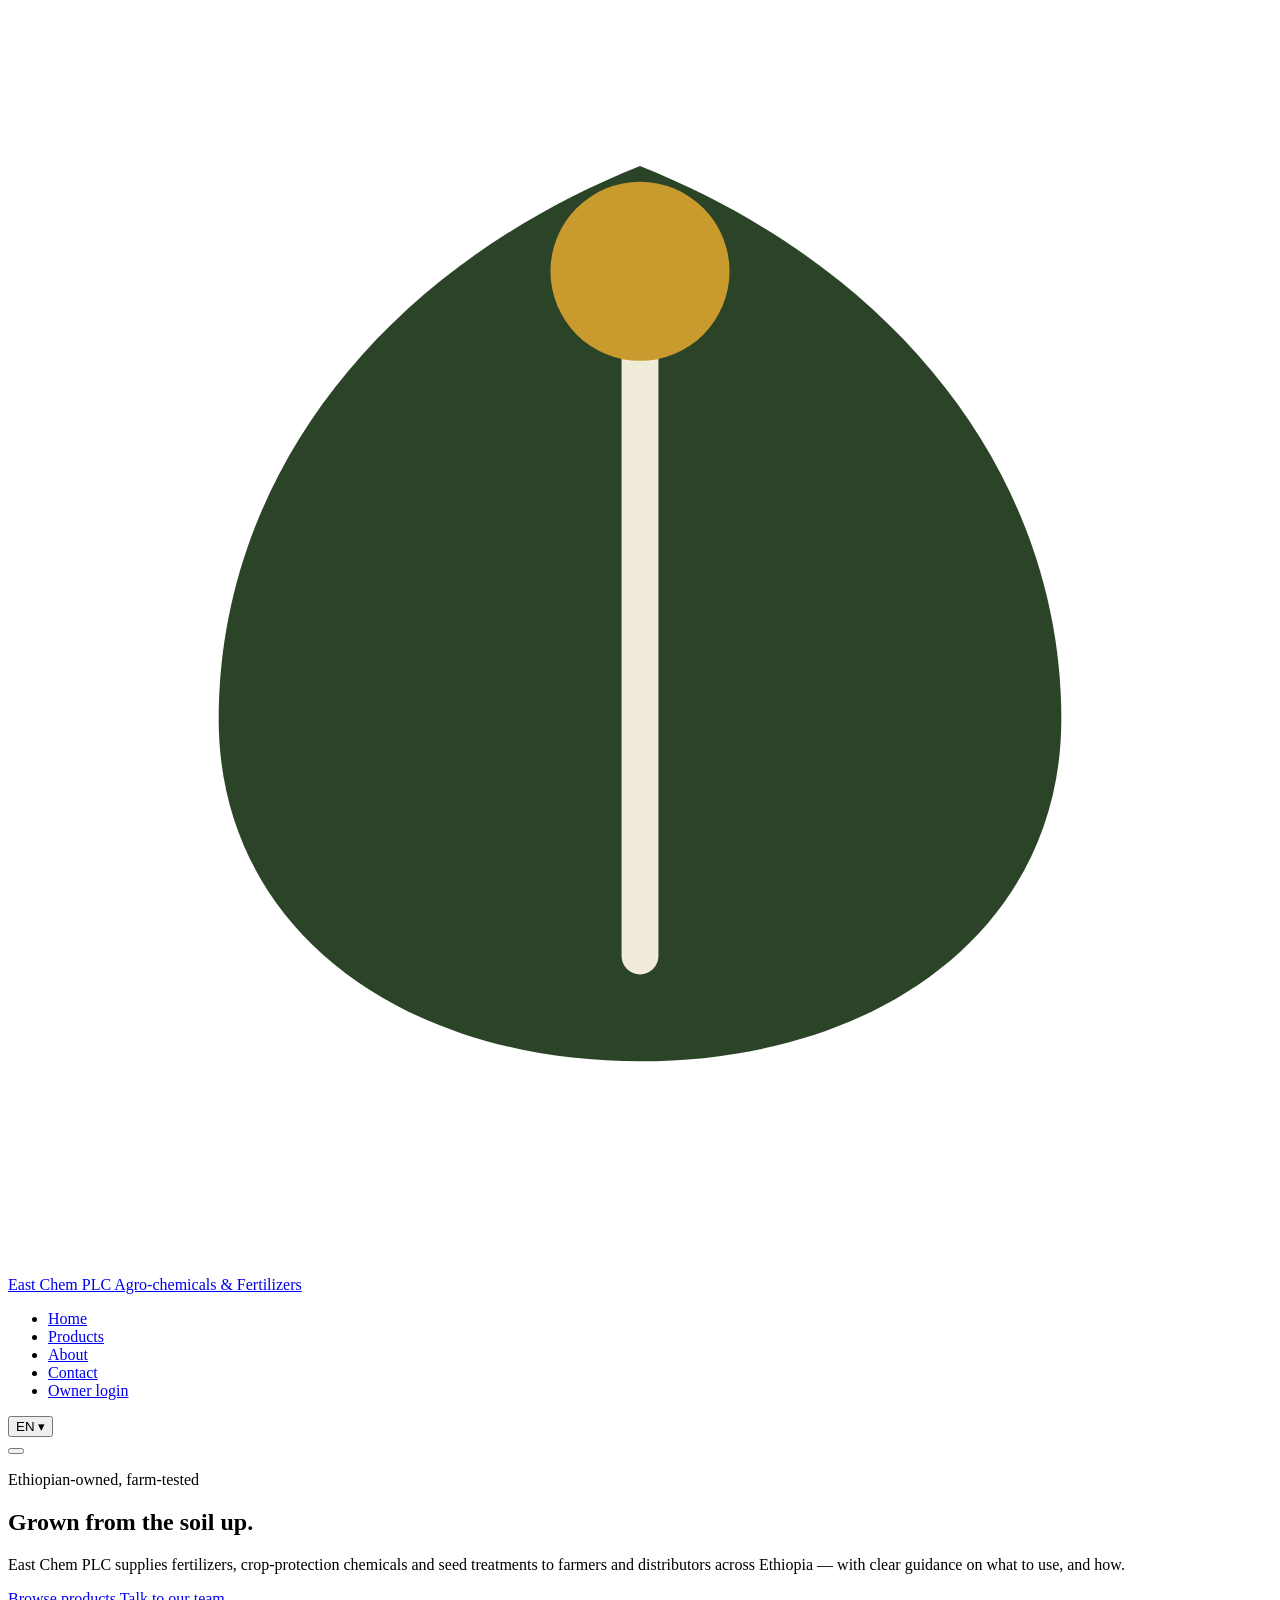
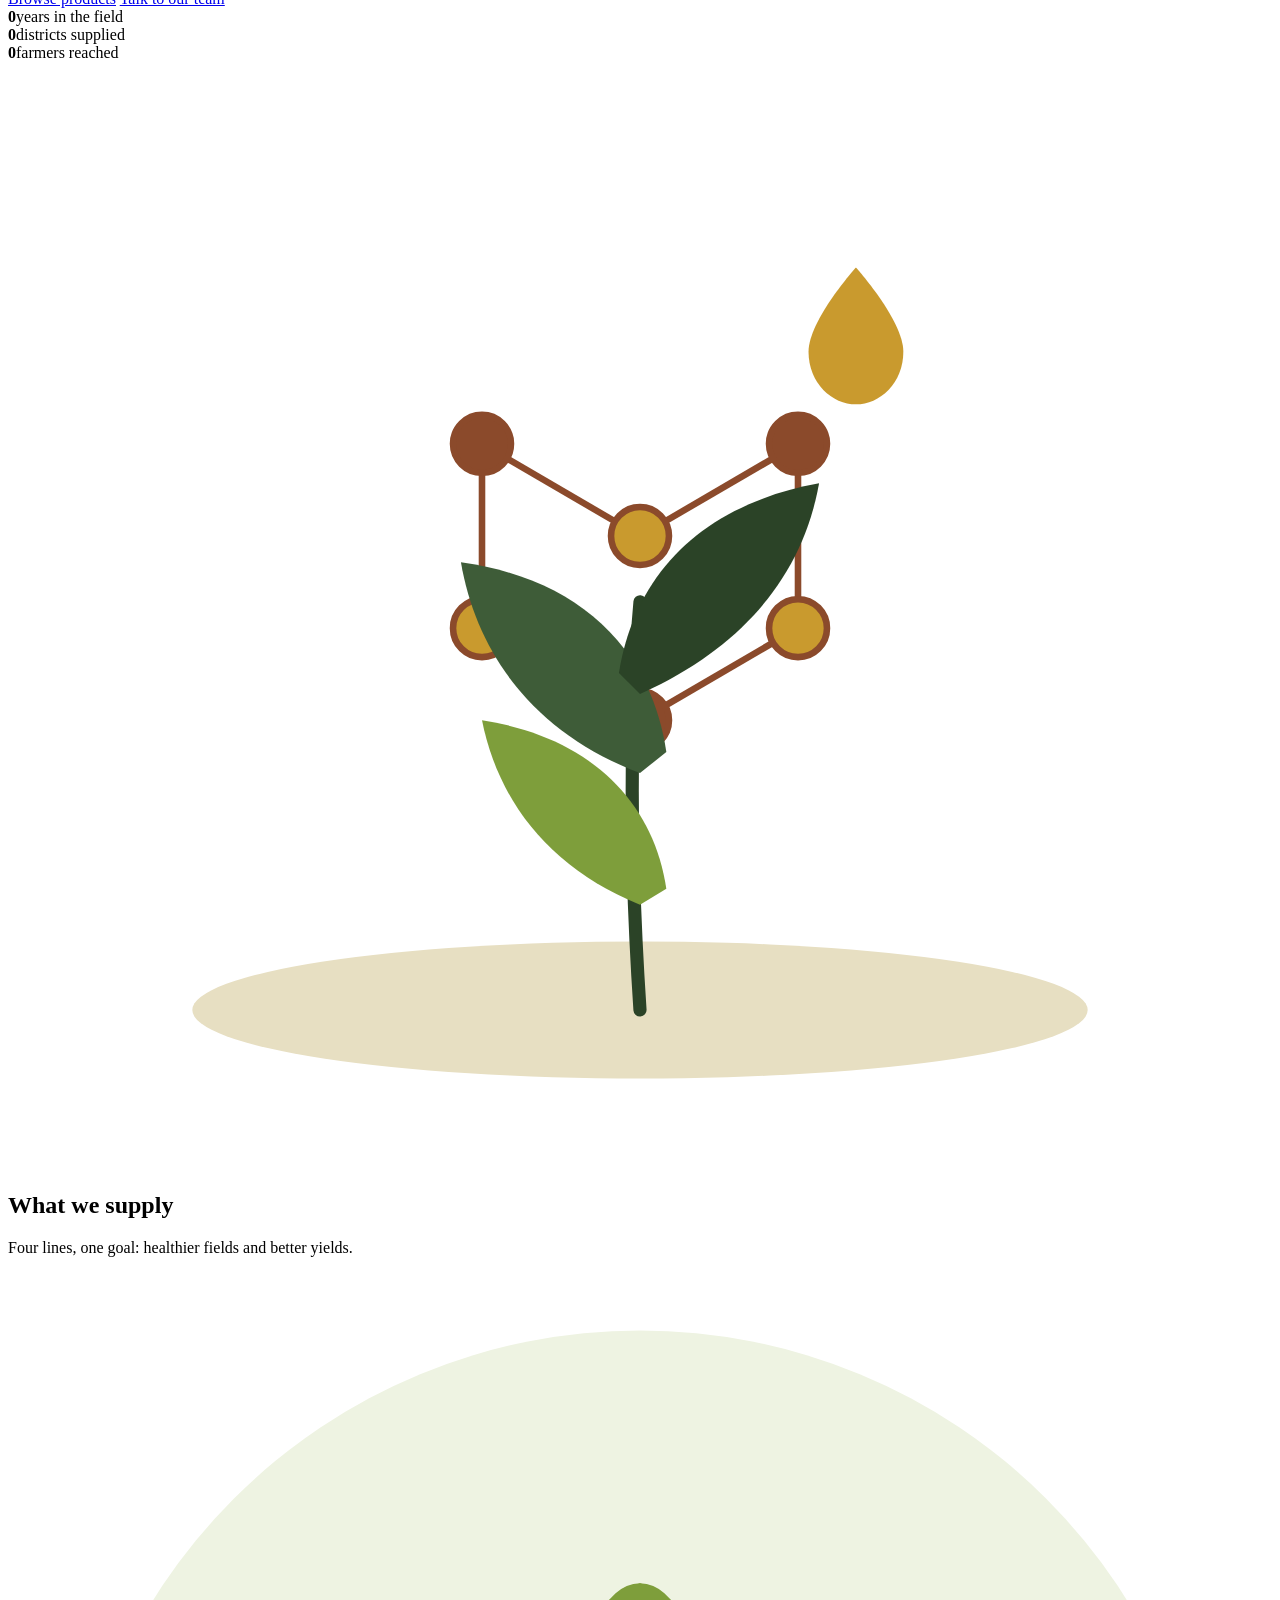
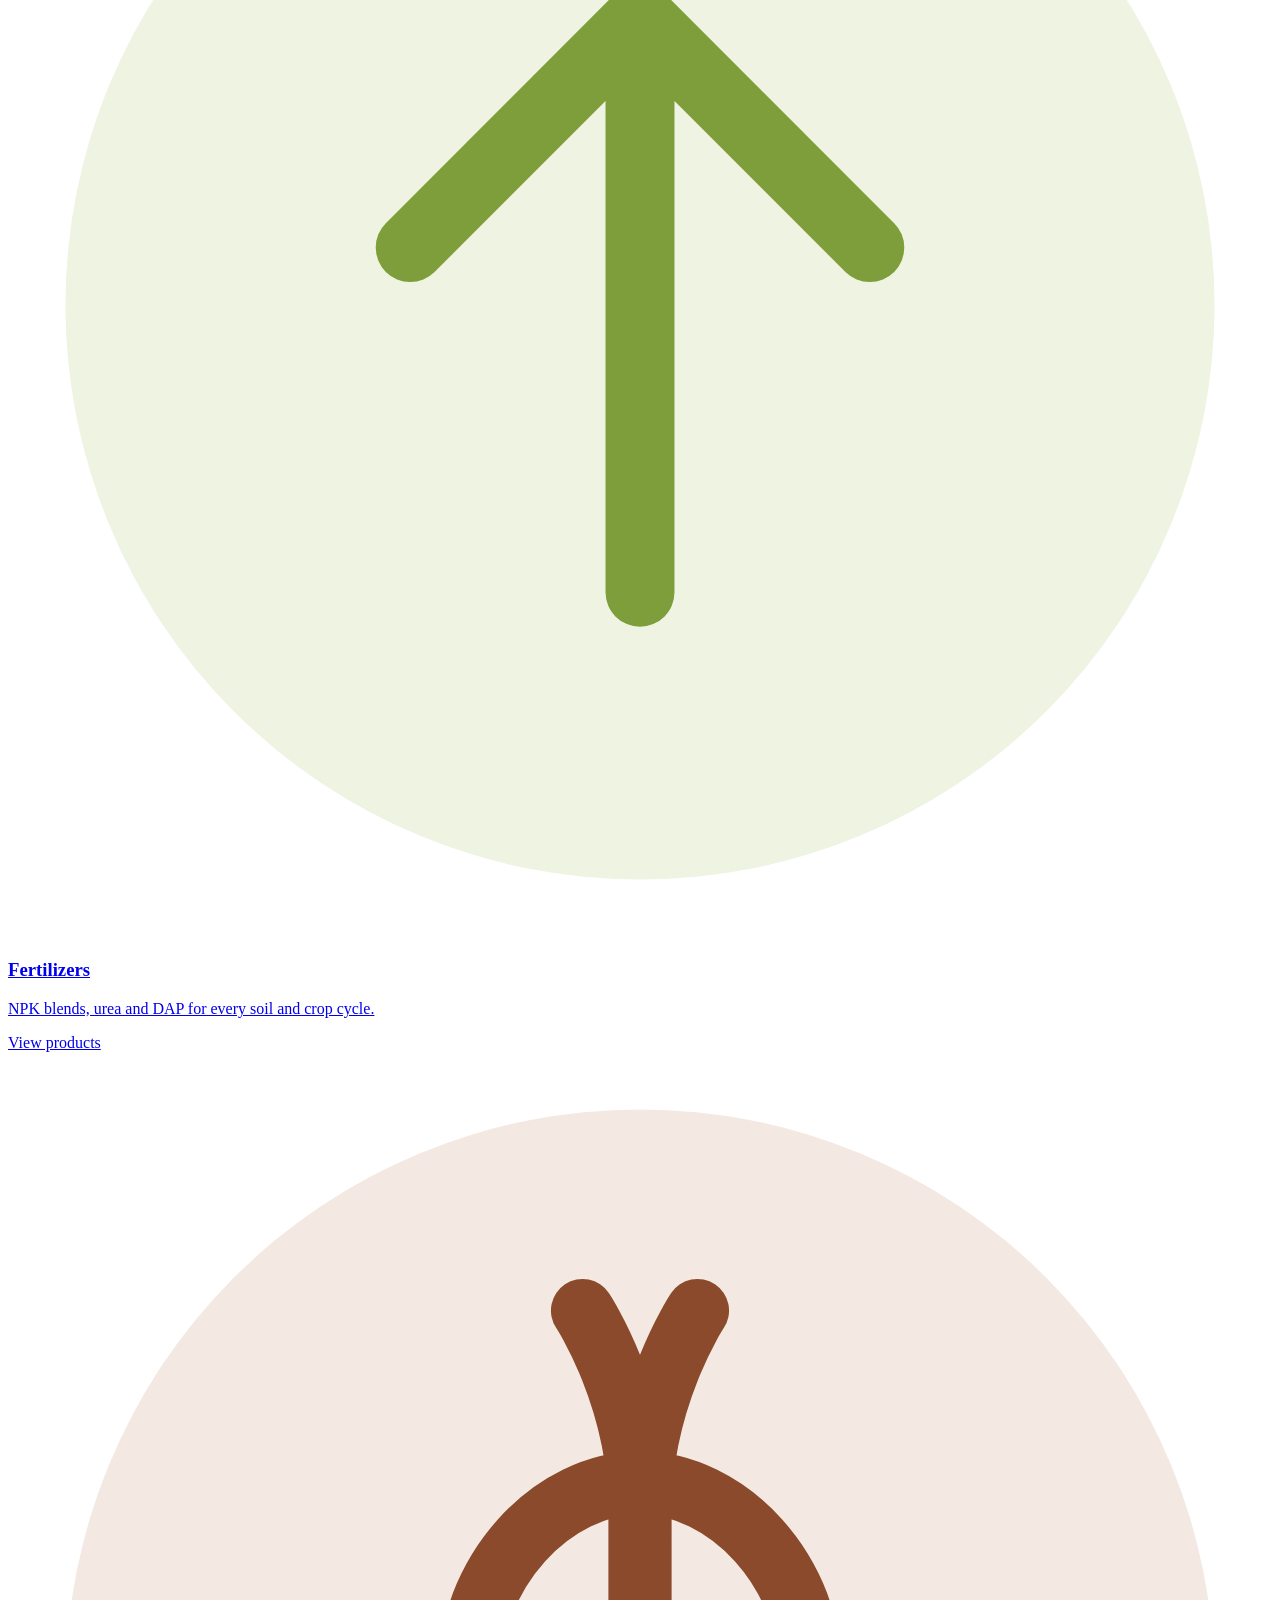
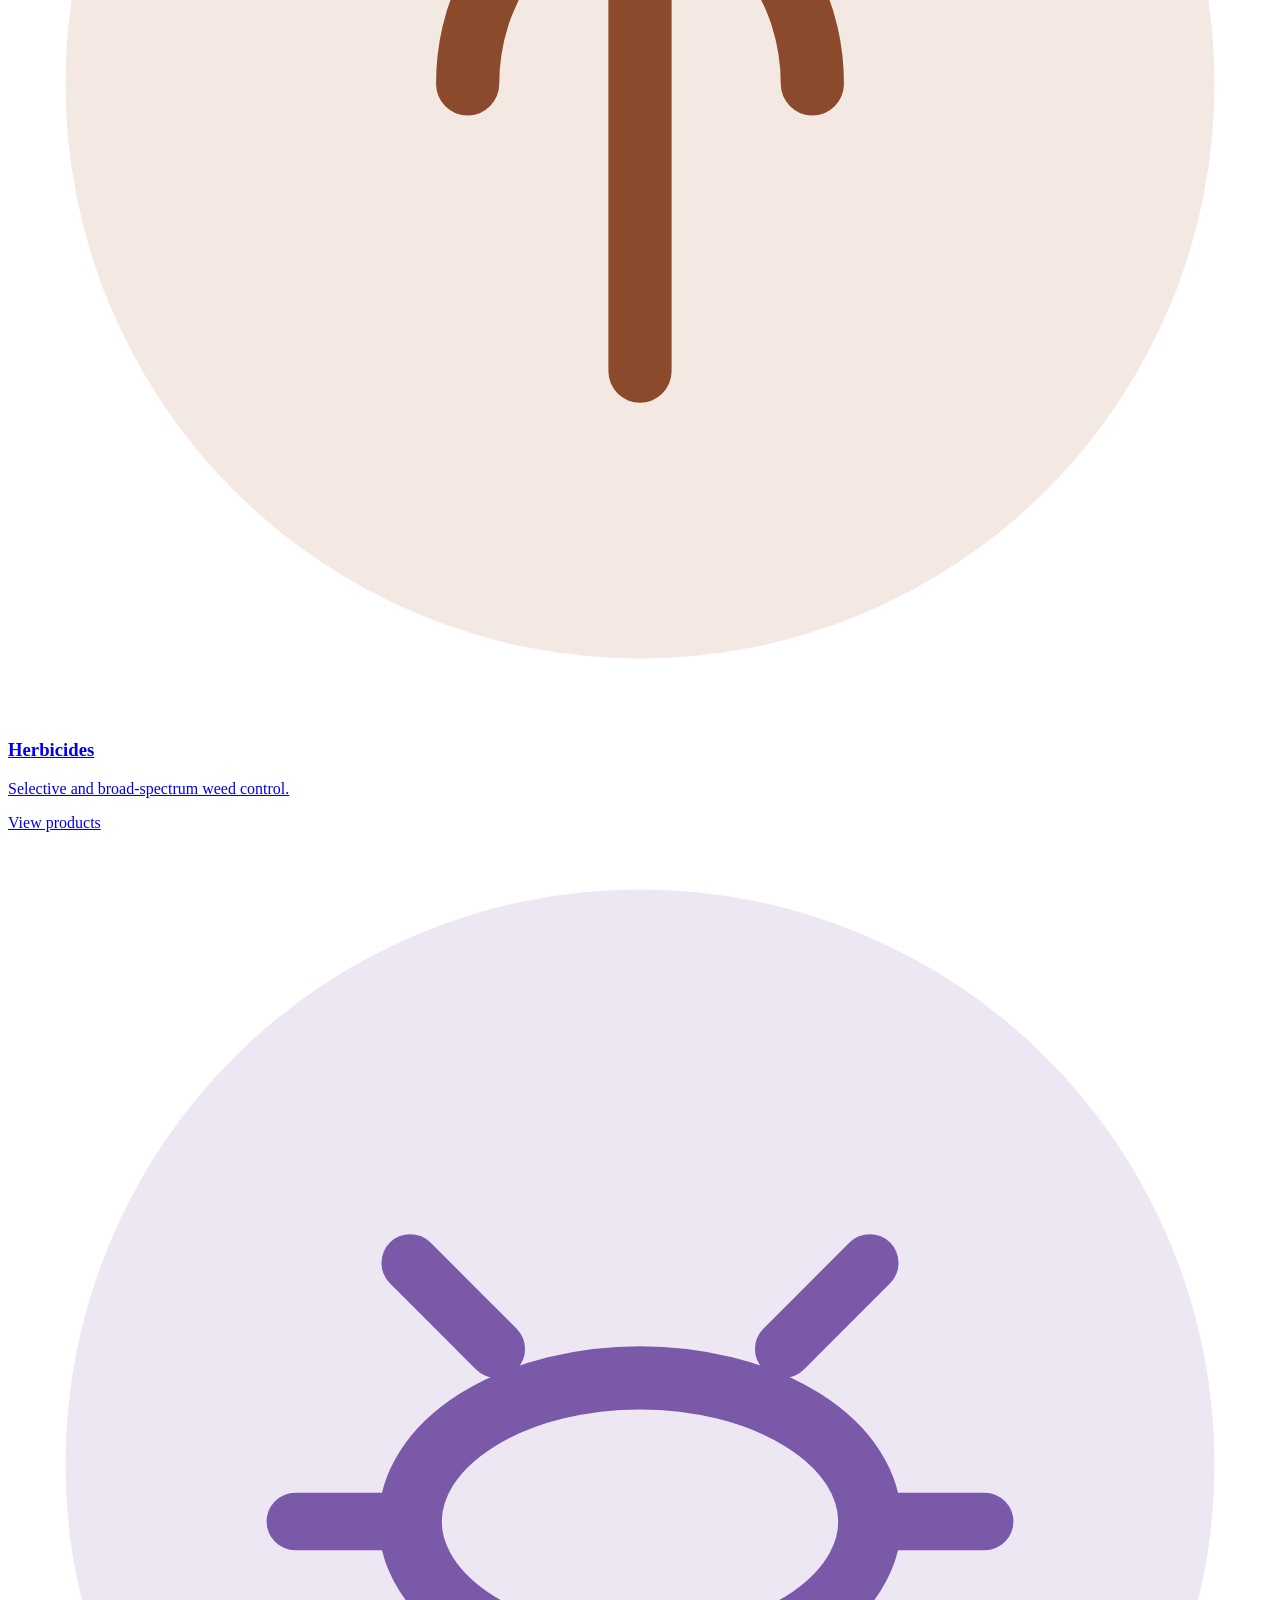
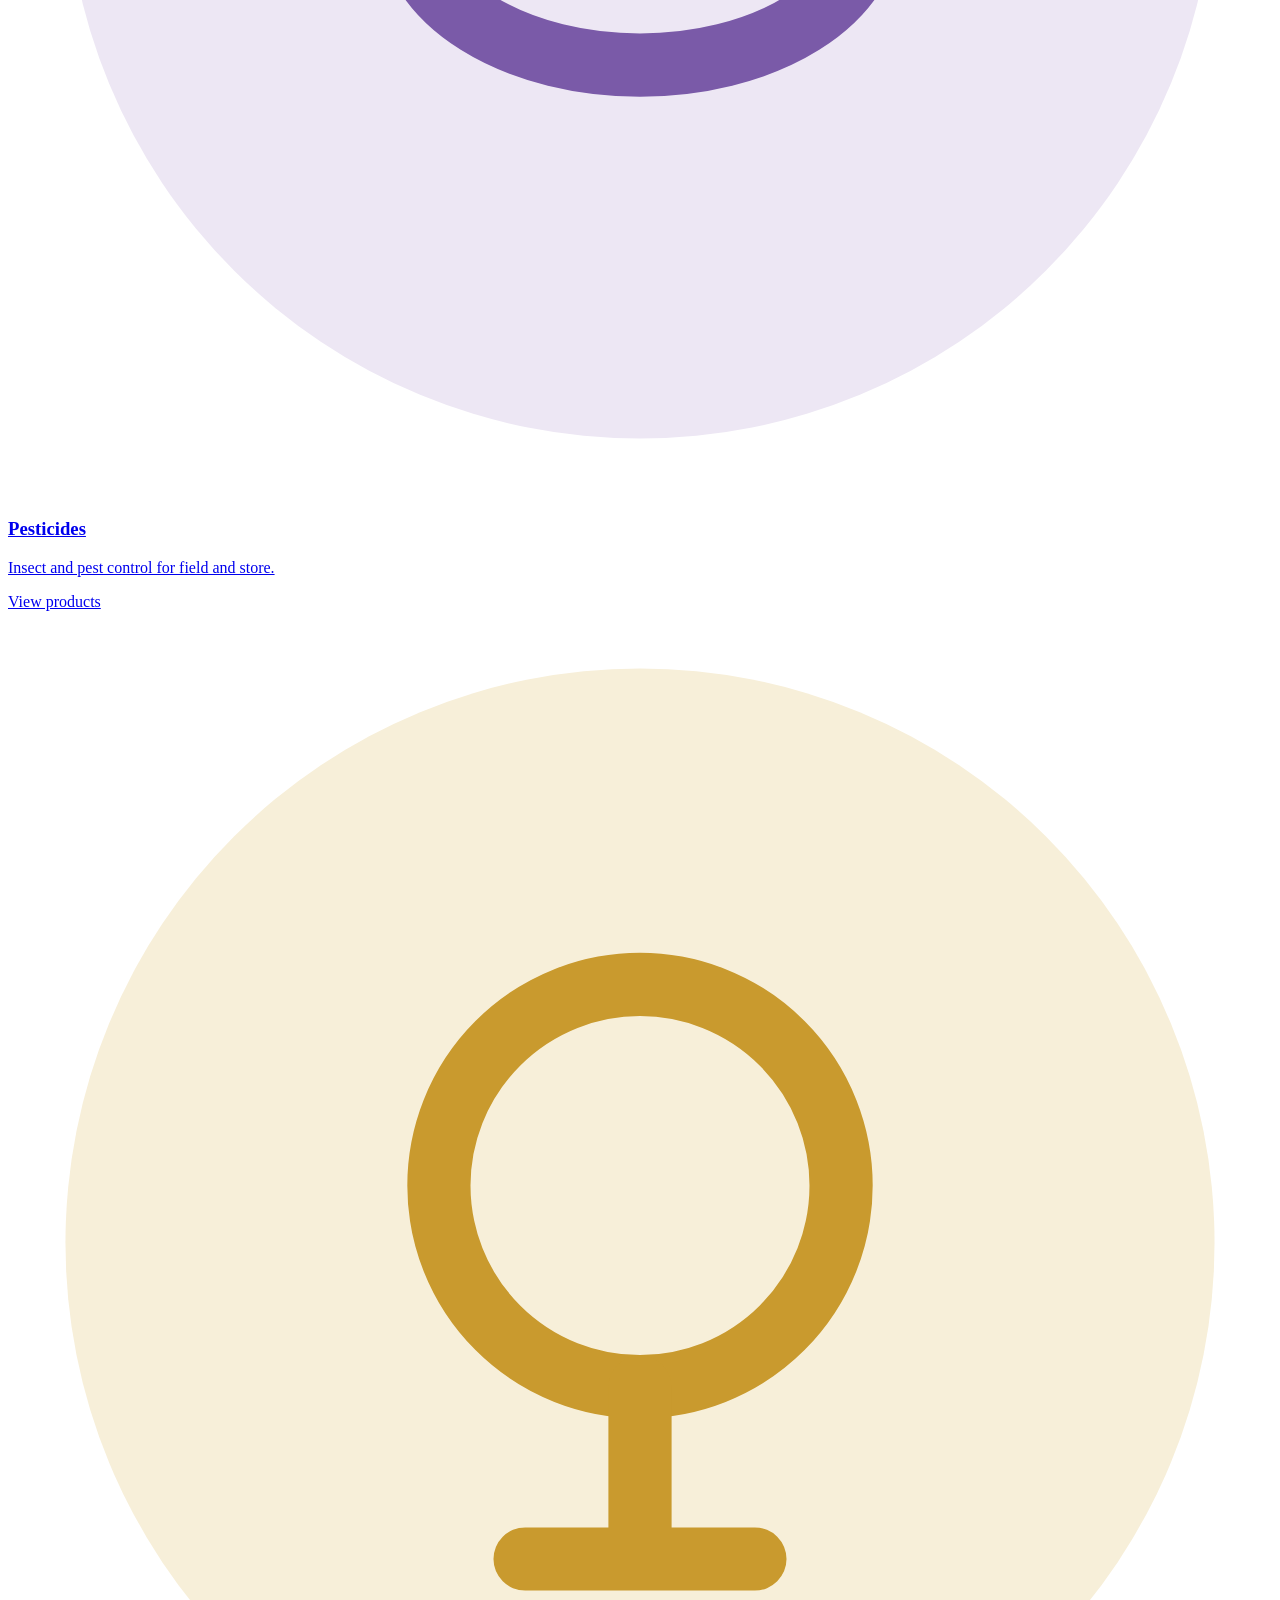
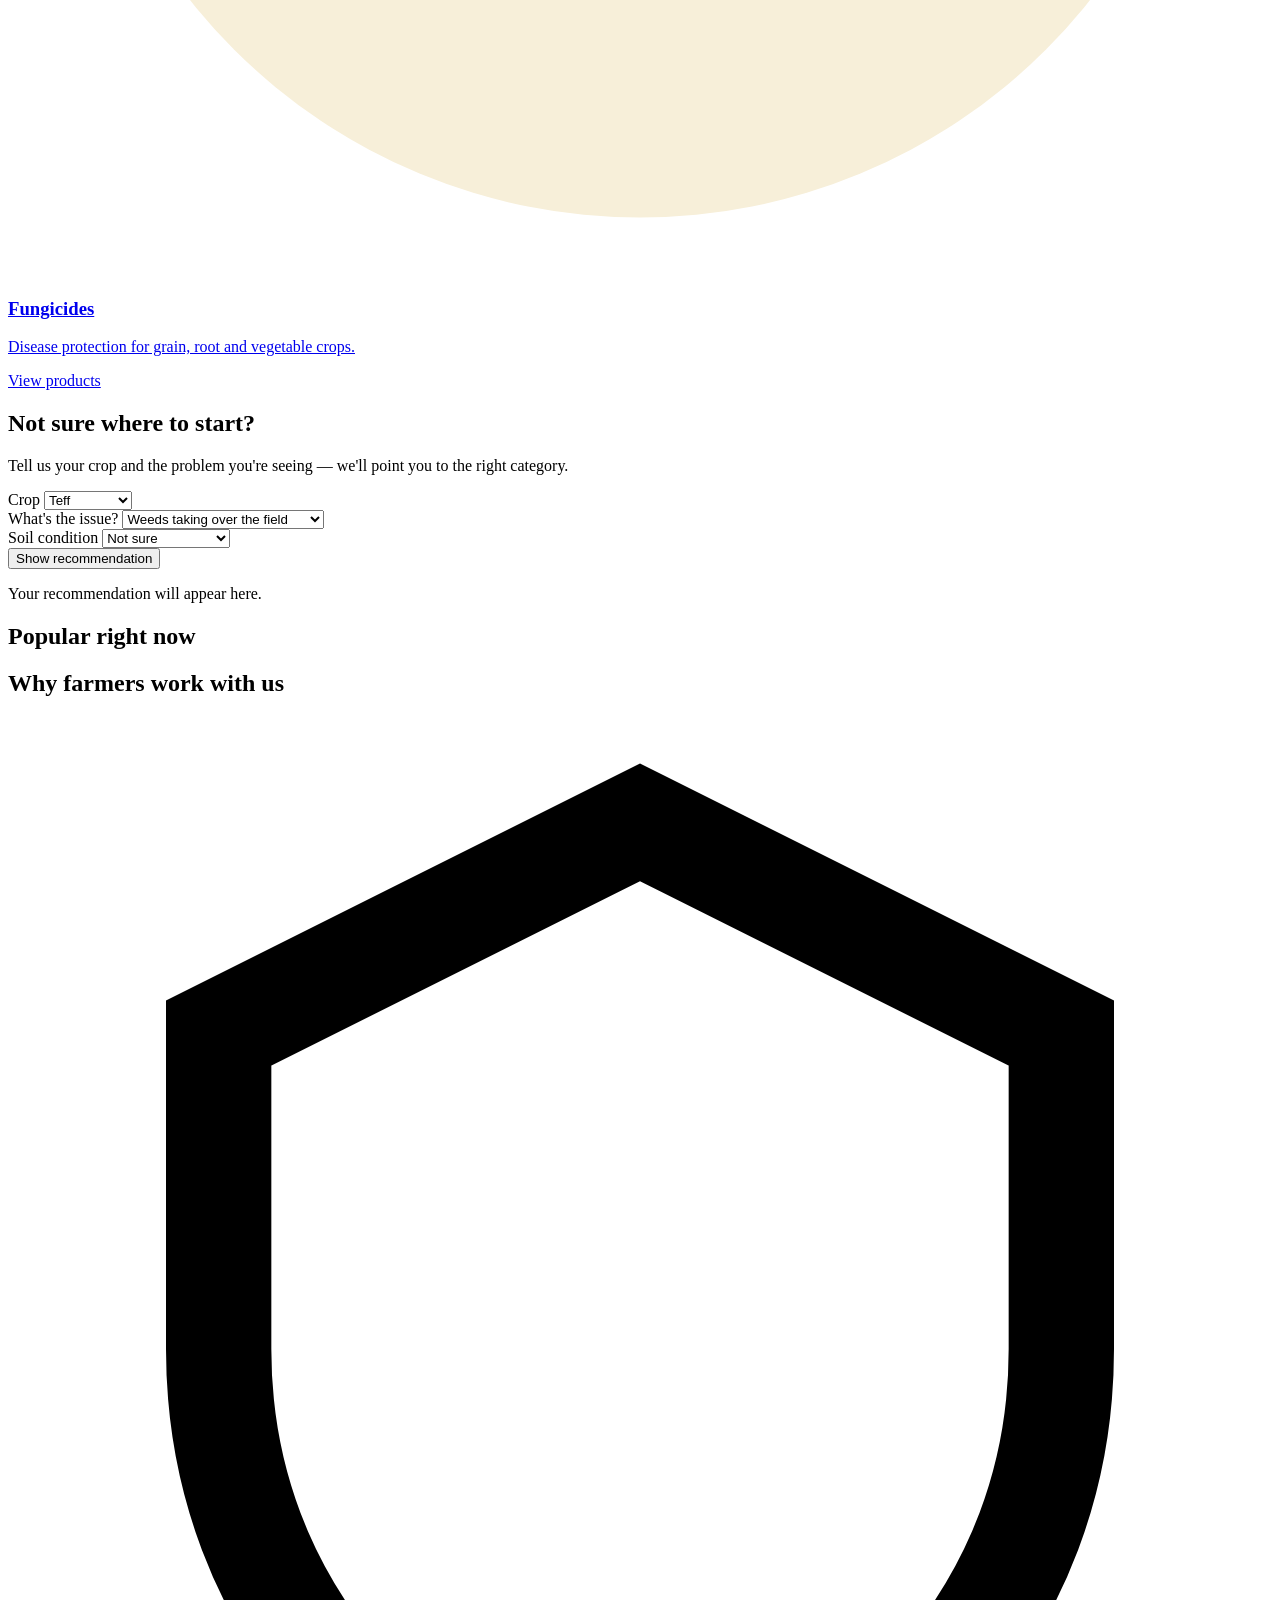
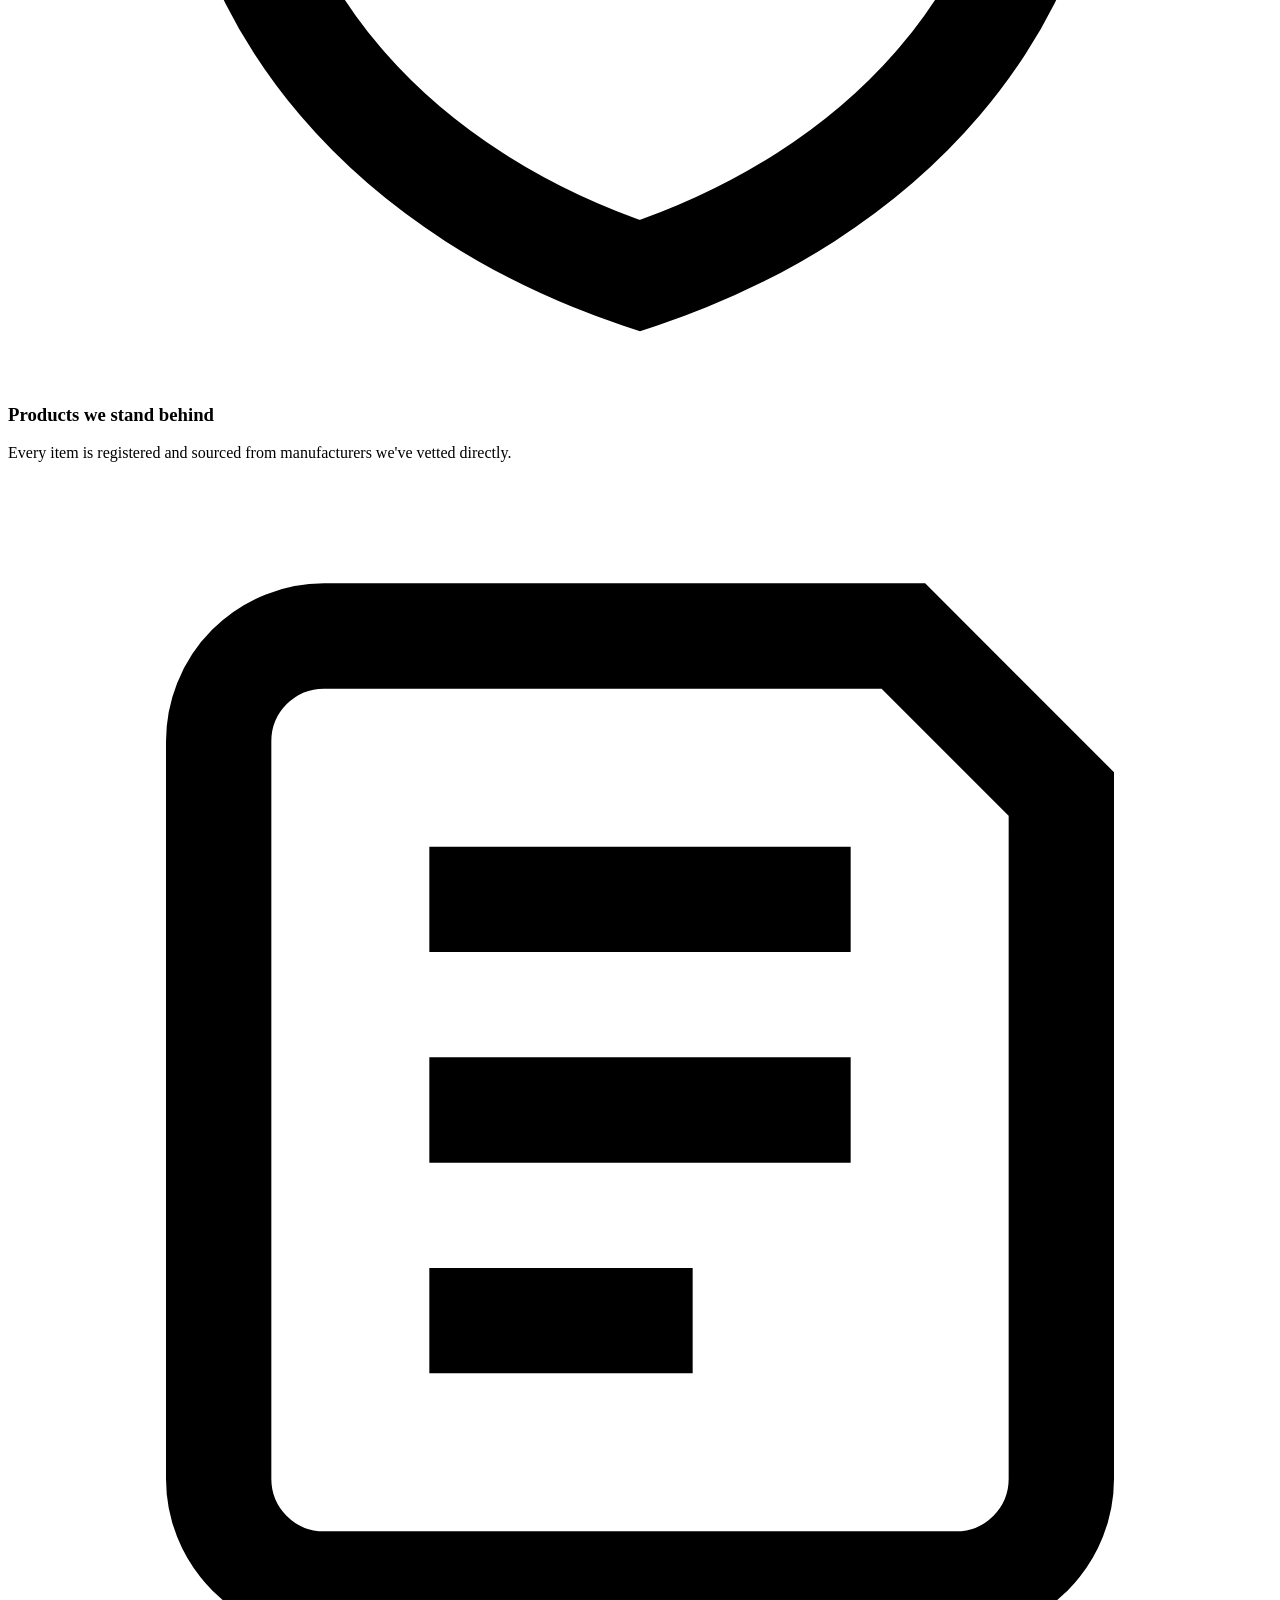
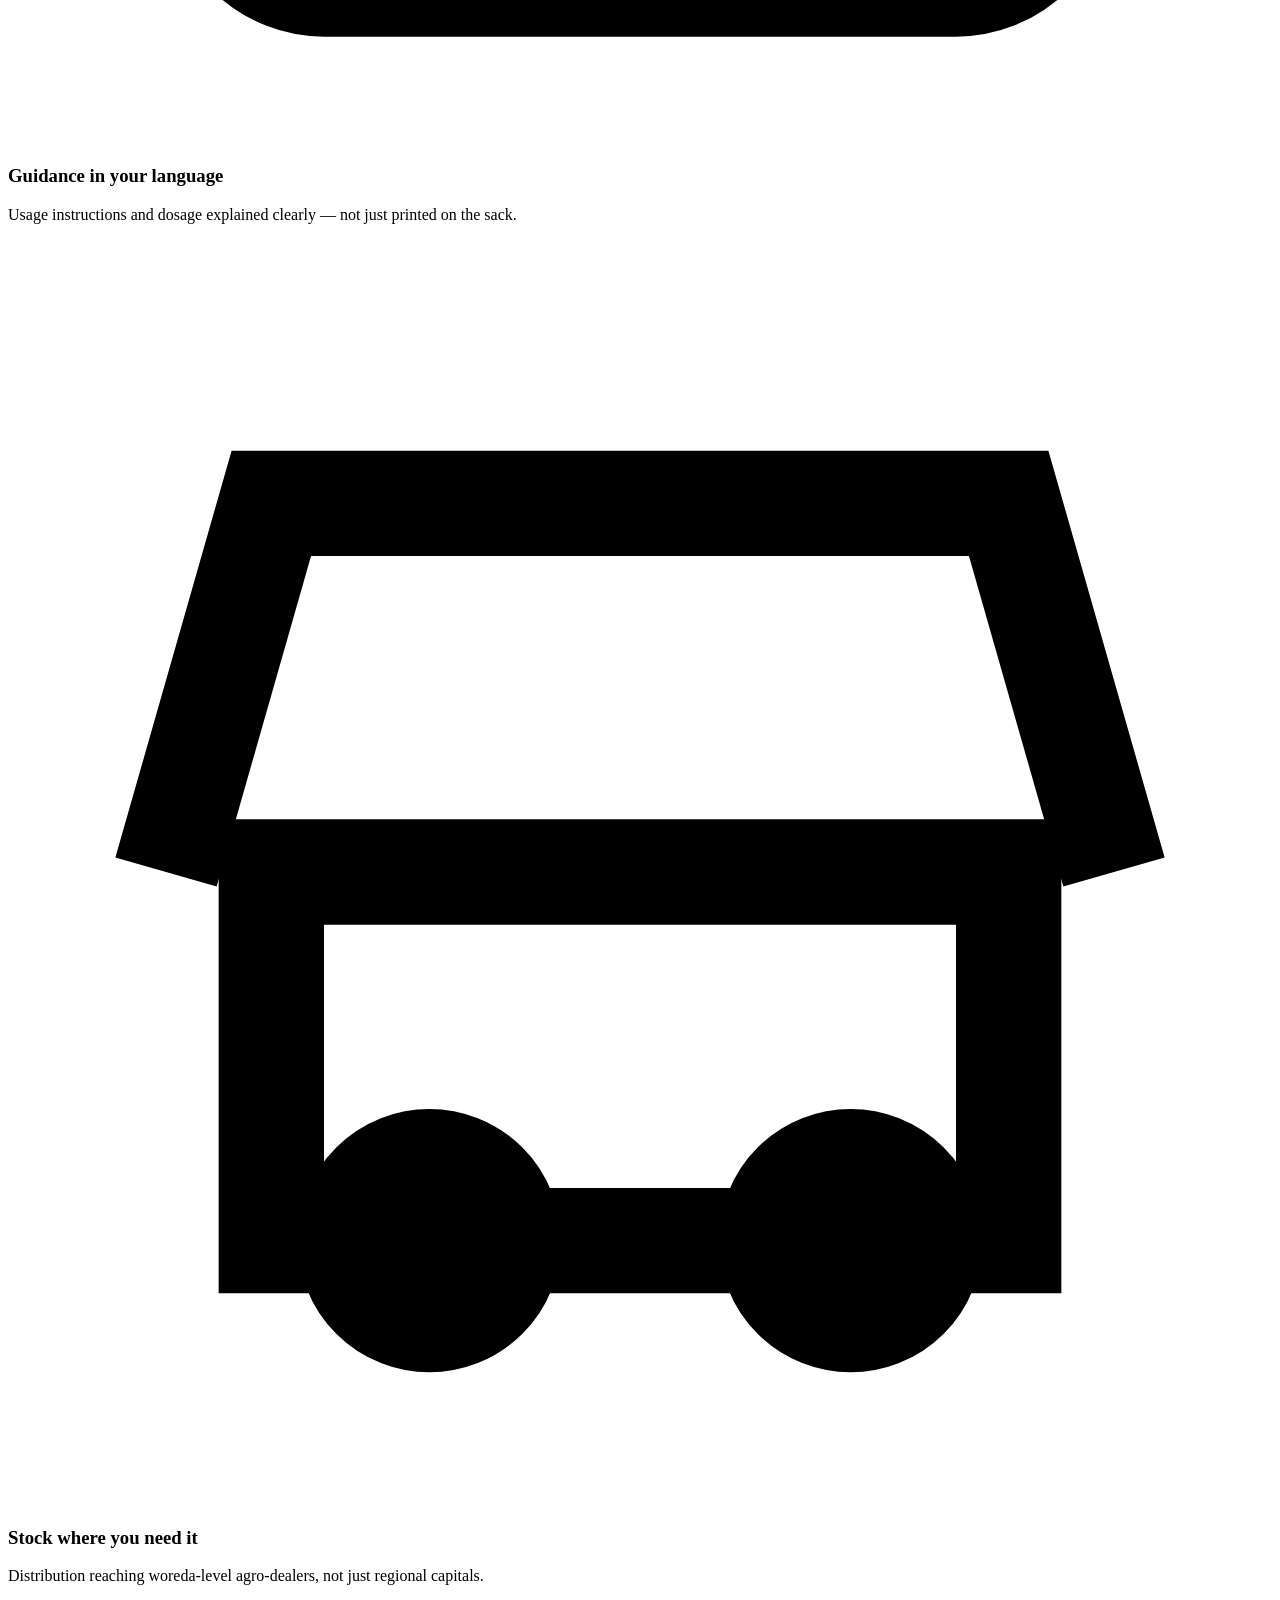
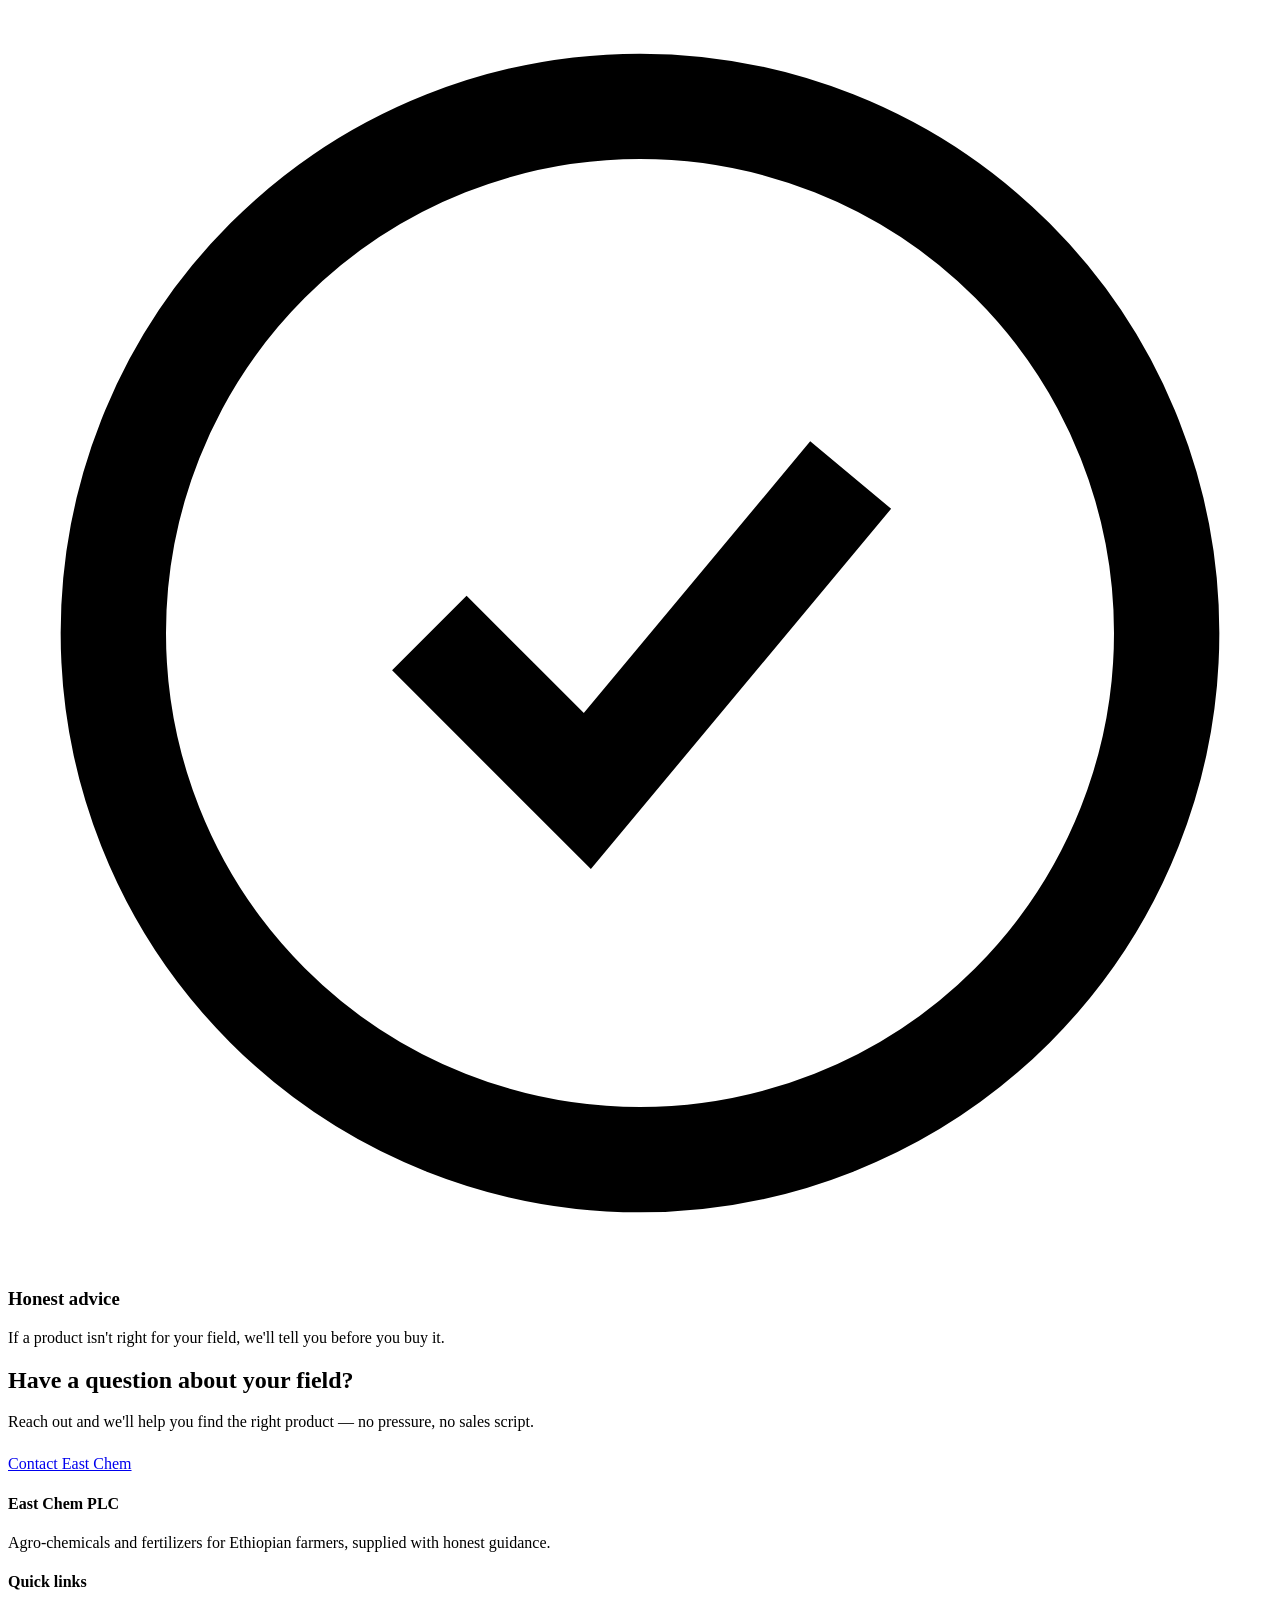
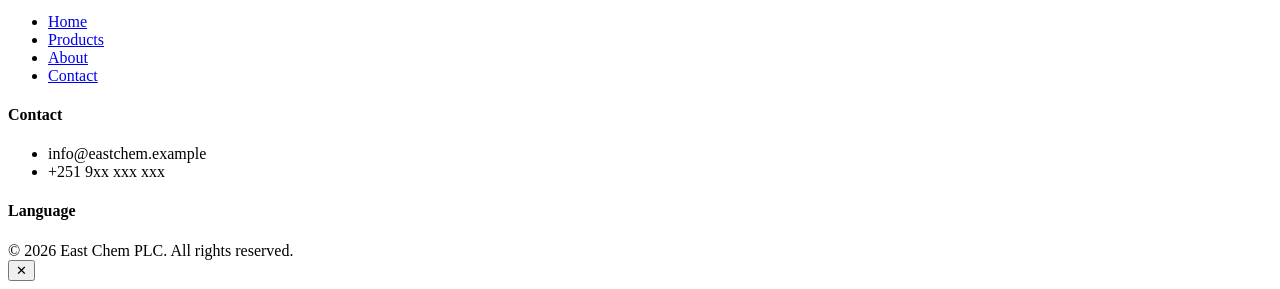
==== index.html @ 3b0a4ad9 "Add files via upload" ====
<!DOCTYPE html>
<html lang="en">
<head>
<meta charset="UTF-8">
<meta name="viewport" content="width=device-width, initial-scale=1.0">
<title>East Chem PLC — Agro-chemicals & Fertilizers</title>
<meta name="description" content="East Chem PLC supplies fertilizers, crop-protection chemicals and seed treatments to farmers and distributors across Ethiopia.">
<link rel="stylesheet" href="css/style.css">
</head>
<body data-page="home">

<header class="site-header">
  <nav class="nav">
    <a href="index.html" class="brand">
      <svg viewBox="0 0 48 48" aria-hidden="true"><path d="M24 6C14 10 8 18 8 27c0 8 7 13 16 13s16-5 16-13c0-9-6-17-16-21z" fill="#2B4327"/><path d="M24 12v24" stroke="#F1ECD9" stroke-width="1.4" stroke-linecap="round"/><circle cx="24" cy="10" r="3.4" fill="#C99A2E"/></svg>
      <span>
        <span class="brand-name">East Chem PLC</span>
        <span class="brand-tag" data-i18n="brand_tag">Agro-chemicals & Fertilizers</span>
      </span>
    </a>
    <ul class="nav-links">
      <li><a href="index.html" data-page="home" data-i18n="nav_home">Home</a></li>
      <li><a href="products.html" data-page="products" data-i18n="nav_products">Products</a></li>
      <li><a href="about.html" data-page="about" data-i18n="nav_about">About</a></li>
      <li><a href="contact.html" data-page="contact" data-i18n="nav_contact">Contact</a></li>
      <li><a href="admin.html" class="admin-link" data-i18n="admin_link">Owner login</a></li>
    </ul>
    <div class="nav-right">
      <div class="lang-switch">
        <button class="lang-btn" aria-haspopup="true"><span class="lang-current">EN</span> ▾</button>
        <div class="lang-menu"></div>
      </div>
      <button class="hamburger" aria-label="Menu"><span></span><span></span><span></span></button>
    </div>
  </nav>
</header>

<section class="hero">
  <div>
    <p class="hero-eyebrow" data-i18n="hero_eyebrow">Ethiopian-owned, farm-tested</p>
    <h1 data-i18n="hero_title">Grown from the soil up.</h1>
    <p class="lede" data-i18n="hero_sub">East Chem PLC supplies fertilizers, crop-protection chemicals and seed treatments to farmers and distributors across Ethiopia — with clear guidance on what to use, and how.</p>
    <div class="hero-actions">
      <a href="products.html" class="btn btn-primary" data-i18n="hero_cta1">Browse products</a>
      <a href="contact.html" class="btn btn-outline" data-i18n="hero_cta2">Talk to our team</a>
    </div>
    <div class="hero-stats">
      <div class="stat"><b data-count="12" data-suffix="+">0</b><span data-i18n="stat1_l">years in the field</span></div>
      <div class="stat"><b data-count="40" data-suffix="+">0</b><span data-i18n="stat2_l">districts supplied</span></div>
      <div class="stat"><b data-count="6000" data-suffix="+">0</b><span data-i18n="stat3_l">farmers reached</span></div>
    </div>
  </div>
  <div class="hero-art" aria-hidden="true">
    <svg viewBox="0 0 480 420" xmlns="http://www.w3.org/2000/svg">
      <!-- soil mound -->
      <ellipse cx="240" cy="360" rx="170" ry="26" fill="#E7DFC2"/>
      <!-- molecule (fades out) -->
      <g class="grow-mol" stroke="#8B4A2B" stroke-width="2.5">
        <line x1="240" y1="180" x2="300" y2="145"/>
        <line x1="300" y1="145" x2="300" y2="215"/>
        <line x1="300" y1="215" x2="240" y2="250"/>
        <line x1="240" y1="250" x2="180" y2="215"/>
        <line x1="180" y1="215" x2="180" y2="145"/>
        <line x1="180" y1="145" x2="240" y2="180"/>
        <circle cx="240" cy="180" r="11" fill="#C99A2E"/>
        <circle cx="300" cy="145" r="11" fill="#8B4A2B"/>
        <circle cx="300" cy="215" r="11" fill="#C99A2E"/>
        <circle cx="240" cy="250" r="11" fill="#8B4A2B"/>
        <circle cx="180" cy="215" r="11" fill="#C99A2E"/>
        <circle cx="180" cy="145" r="11" fill="#8B4A2B"/>
      </g>
      <!-- leaf / plant (grows in) -->
      <g class="grow-leaf">
        <path d="M240 360 C 236 300 236 250 240 205" stroke="#2B4327" stroke-width="5" fill="none" stroke-linecap="round"/>
        <path d="M240 270 C 200 255 178 225 172 190 C 216 196 244 222 250 262 Z" fill="#3E5C38"/>
        <path d="M240 240 C 280 222 302 194 308 160 C 264 168 238 194 232 232 Z" fill="#2B4327"/>
        <path d="M240 320 C 205 306 186 280 180 250 C 220 256 245 280 250 314 Z" fill="#7E9E3B"/>
      </g>
      <!-- drop -->
      <g class="grow-drop">
        <path d="M340 110 C 340 122 331 130 322 130 C 313 130 304 122 304 110 C 304 98 322 78 322 78 C 322 78 340 98 340 110 Z" fill="#C99A2E"/>
      </g>
    </svg>
  </div>
</section>

<section class="band band-alt">
  <div class="container">
    <h2 data-i18n="cat_heading">What we supply</h2>
    <p class="lede" data-i18n="cat_sub">Four lines, one goal: healthier fields and better yields.</p>
    <div class="strip-list">
      <a href="products.html?cat=fertilizer" class="strip">
        <div class="strip-main">
          <span class="strip-bar" style="background:var(--leaf)"></span>
          <svg class="strip-icon" viewBox="0 0 44 44"><circle cx="22" cy="22" r="20" fill="#EEF3E2"/><path d="M22 12v20M14 20l8-8 8 8" stroke="#7E9E3B" stroke-width="2.4" fill="none" stroke-linecap="round" stroke-linejoin="round"/></svg>
          <div class="strip-body">
            <h3 data-i18n="cat_fert_t">Fertilizers</h3>
            <p data-i18n="cat_fert_d">NPK blends, urea and DAP for every soil and crop cycle.</p>
          </div>
        </div>
        <span class="strip-go" data-i18n="strip_view">View products</span>
      </a>
      <a href="products.html?cat=herbicide" class="strip">
        <div class="strip-main">
          <span class="strip-bar" style="background:var(--rust)"></span>
          <svg class="strip-icon" viewBox="0 0 44 44"><circle cx="22" cy="22" r="20" fill="#F3E9E2"/><path d="M22 32V16M16 22c0-4 3-7 6-7s6 3 6 7M22 16c0-4-2-7-2-7M22 16c0-4 2-7 2-7" stroke="#8B4A2B" stroke-width="2.2" fill="none" stroke-linecap="round"/></svg>
          <div class="strip-body">
            <h3 data-i18n="cat_herb_t">Herbicides</h3>
            <p data-i18n="cat_herb_d">Selective and broad-spectrum weed control.</p>
          </div>
        </div>
        <span class="strip-go" data-i18n="strip_view">View products</span>
      </a>
      <a href="products.html?cat=pesticide" class="strip">
        <div class="strip-main">
          <span class="strip-bar" style="background:#7A5AA8"></span>
          <svg class="strip-icon" viewBox="0 0 44 44"><circle cx="22" cy="22" r="20" fill="#EDE7F4"/><ellipse cx="22" cy="24" rx="8" ry="5" stroke="#7A5AA8" stroke-width="2.2" fill="none"/><path d="M14 24h-4M34 24h-4M17 18l-3-3M27 18l3-3" stroke="#7A5AA8" stroke-width="2" stroke-linecap="round"/></svg>
          <div class="strip-body">
            <h3 data-i18n="cat_pest_t">Pesticides</h3>
            <p data-i18n="cat_pest_d">Insect and pest control for field and store.</p>
          </div>
        </div>
        <span class="strip-go" data-i18n="strip_view">View products</span>
      </a>
      <a href="products.html?cat=fungicide" class="strip">
        <div class="strip-main">
          <span class="strip-bar" style="background:var(--gold)"></span>
          <svg class="strip-icon" viewBox="0 0 44 44"><circle cx="22" cy="22" r="20" fill="#F7EFD9"/><circle cx="22" cy="20" r="7" stroke="#C99A2E" stroke-width="2.2" fill="none"/><path d="M22 27v6M18 33h8" stroke="#C99A2E" stroke-width="2.2" stroke-linecap="round"/></svg>
          <div class="strip-body">
            <h3 data-i18n="cat_fung_t">Fungicides</h3>
            <p data-i18n="cat_fung_d">Disease protection for grain, root and vegetable crops.</p>
          </div>
        </div>
        <span class="strip-go" data-i18n="strip_view">View products</span>
      </a>
    </div>
  </div>
</section>

<section class="band">
  <div class="container">
    <div class="advisor">
      <div>
        <h2 data-i18n="adv_heading">Not sure where to start?</h2>
        <p class="lede" data-i18n="adv_sub">Tell us your crop and the problem you're seeing — we'll point you to the right category.</p>
        <form id="advisor-form">
          <div class="field">
            <label for="adv-crop" data-i18n="adv_crop">Crop</label>
            <select id="adv-crop" name="crop">
              <option value="teff">Teff</option>
              <option value="maize">Maize</option>
              <option value="wheat">Wheat</option>
              <option value="barley">Barley</option>
              <option value="sorghum">Sorghum</option>
              <option value="vegetables">Vegetables</option>
            </select>
          </div>
          <div class="field">
            <label for="adv-concern" data-i18n="adv_concern">What's the issue?</label>
            <select id="adv-concern" name="concern">
              <option value="weeds">Weeds taking over the field</option>
              <option value="insects">Insects or pests on the crop</option>
              <option value="fungal">Leaf spots or fungal disease</option>
              <option value="fertility">Low soil fertility / poor growth</option>
              <option value="seedborne">Protecting seed before sowing</option>
            </select>
          </div>
          <div class="field">
            <label for="adv-soil" data-i18n="adv_soil">Soil condition</label>
            <select id="adv-soil" name="soil">
              <option value="unsure">Not sure</option>
              <option value="sandy">Sandy, drains fast</option>
              <option value="clay">Heavy / clay soil</option>
              <option value="loamy">Balanced / loamy</option>
            </select>
          </div>
          <button type="submit" class="btn btn-primary" data-i18n="adv_btn">Show recommendation</button>
        </form>
      </div>
      <div id="advisor-result" class="advisor-result empty">
        <p data-i18n="adv_empty">Your recommendation will appear here.</p>
      </div>
    </div>
  </div>
</section>

<section class="band band-alt">
  <div class="container">
    <h2 data-i18n="feat_heading">Popular right now</h2>
    <div class="product-grid" id="featured-grid"></div>
  </div>
</section>

<section class="band">
  <div class="container">
    <h2 data-i18n="why_heading">Why farmers work with us</h2>
    <div class="value-grid">
      <div class="value-item">
        <svg viewBox="0 0 24 24" fill="none" stroke="currentColor" stroke-width="2"><path d="M12 2l8 4v6c0 5-3.5 8.5-8 10-4.5-1.5-8-5-8-10V6l8-4z"/></svg>
        <h3 data-i18n="why1_t">Products we stand behind</h3>
        <p data-i18n="why1_d">Every item is registered and sourced from manufacturers we've vetted directly.</p>
      </div>
      <div class="value-item">
        <svg viewBox="0 0 24 24" fill="none" stroke="currentColor" stroke-width="2"><path d="M4 19V5a2 2 0 0 1 2-2h11l3 3v13a2 2 0 0 1-2 2H6a2 2 0 0 1-2-2z"/><path d="M8 8h8M8 12h8M8 16h5"/></svg>
        <h3 data-i18n="why2_t">Guidance in your language</h3>
        <p data-i18n="why2_d">Usage instructions and dosage explained clearly — not just printed on the sack.</p>
      </div>
      <div class="value-item">
        <svg viewBox="0 0 24 24" fill="none" stroke="currentColor" stroke-width="2"><path d="M3 12l2-7h14l2 7"/><path d="M5 12h14v7H5z"/><circle cx="8" cy="19" r="1.5"/><circle cx="16" cy="19" r="1.5"/></svg>
        <h3 data-i18n="why3_t">Stock where you need it</h3>
        <p data-i18n="why3_d">Distribution reaching woreda-level agro-dealers, not just regional capitals.</p>
      </div>
      <div class="value-item">
        <svg viewBox="0 0 24 24" fill="none" stroke="currentColor" stroke-width="2"><path d="M8 12l3 3 5-6"/><circle cx="12" cy="12" r="10"/></svg>
        <h3 data-i18n="why4_t">Honest advice</h3>
        <p data-i18n="why4_d">If a product isn't right for your field, we'll tell you before you buy it.</p>
      </div>
    </div>
  </div>
</section>

<section class="band band-dark cta-band">
  <div class="container">
    <h2 data-i18n="cta_h">Have a question about your field?</h2>
    <p class="lede" style="margin:0 auto 24px" data-i18n="cta_s">Reach out and we'll help you find the right product — no pressure, no sales script.</p>
    <a href="contact.html" class="btn btn-gold" data-i18n="cta_btn">Contact East Chem</a>
  </div>
</section>

<footer class="footer">
  <div class="container footer-grid">
    <div>
      <h4 data-i18n="f_about_h">East Chem PLC</h4>
      <p data-i18n="f_about_d">Agro-chemicals and fertilizers for Ethiopian farmers, supplied with honest guidance.</p>
    </div>
    <div>
      <h4 data-i18n="f_links_h">Quick links</h4>
      <ul>
        <li><a href="index.html" data-i18n="nav_home">Home</a></li>
        <li><a href="products.html" data-i18n="nav_products">Products</a></li>
        <li><a href="about.html" data-i18n="nav_about">About</a></li>
        <li><a href="contact.html" data-i18n="nav_contact">Contact</a></li>
      </ul>
    </div>
    <div>
      <h4 data-i18n="f_contact_h">Contact</h4>
      <ul>
        <li>info@eastchem.example</li>
        <li>+251 9xx xxx xxx</li>
      </ul>
    </div>
    <div>
      <h4>Language</h4>
      <ul id="footer-lang"></ul>
    </div>
  </div>
  <div class="container footer-bottom">
    <span>© <span id="year"></span> East Chem PLC. <span data-i18n="f_rights">All rights reserved.</span></span>
  </div>
</footer>

<div class="modal-backdrop" id="product-modal">
  <div class="modal" role="dialog" aria-modal="true">
    <button class="modal-close" aria-label="Close">✕</button>
    <div class="modal-body"></div>
  </div>
</div>

<script src="js/i18n.js"></script>
<script src="js/products-data.js"></script>
<script src="js/main.js"></script>
<script>
  document.getElementById("year").textContent = new Date().getFullYear();
  const fl = document.getElementById("footer-lang");
  SUPPORTED_LANGS.forEach(l => {
    const li = document.createElement("li");
    const a = document.createElement("a");
    a.href = "#"; a.textContent = I18N[l].lang_names[l];
    a.addEventListener("click", (e) => { e.preventDefault(); setLang(l); location.reload(); });
    li.appendChild(a); fl.appendChild(li);
  });
</script>
</body>
</html>
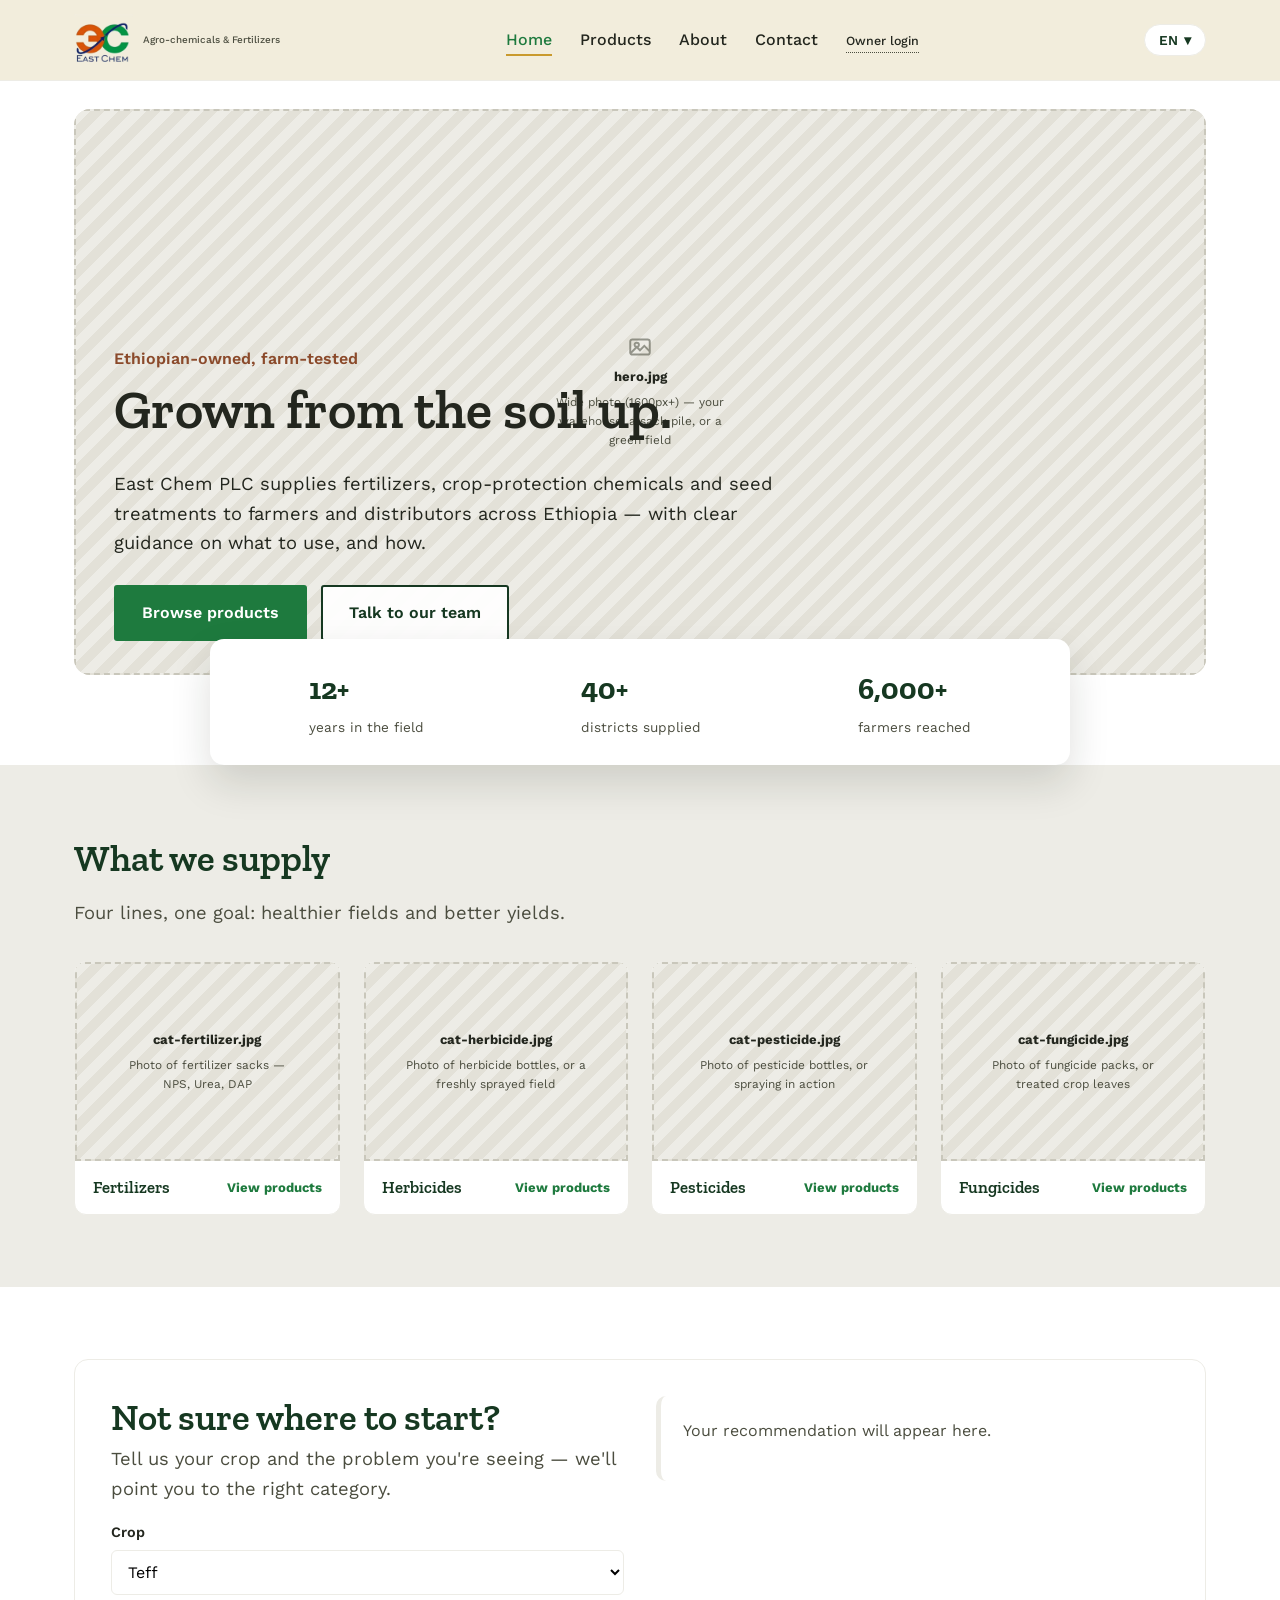
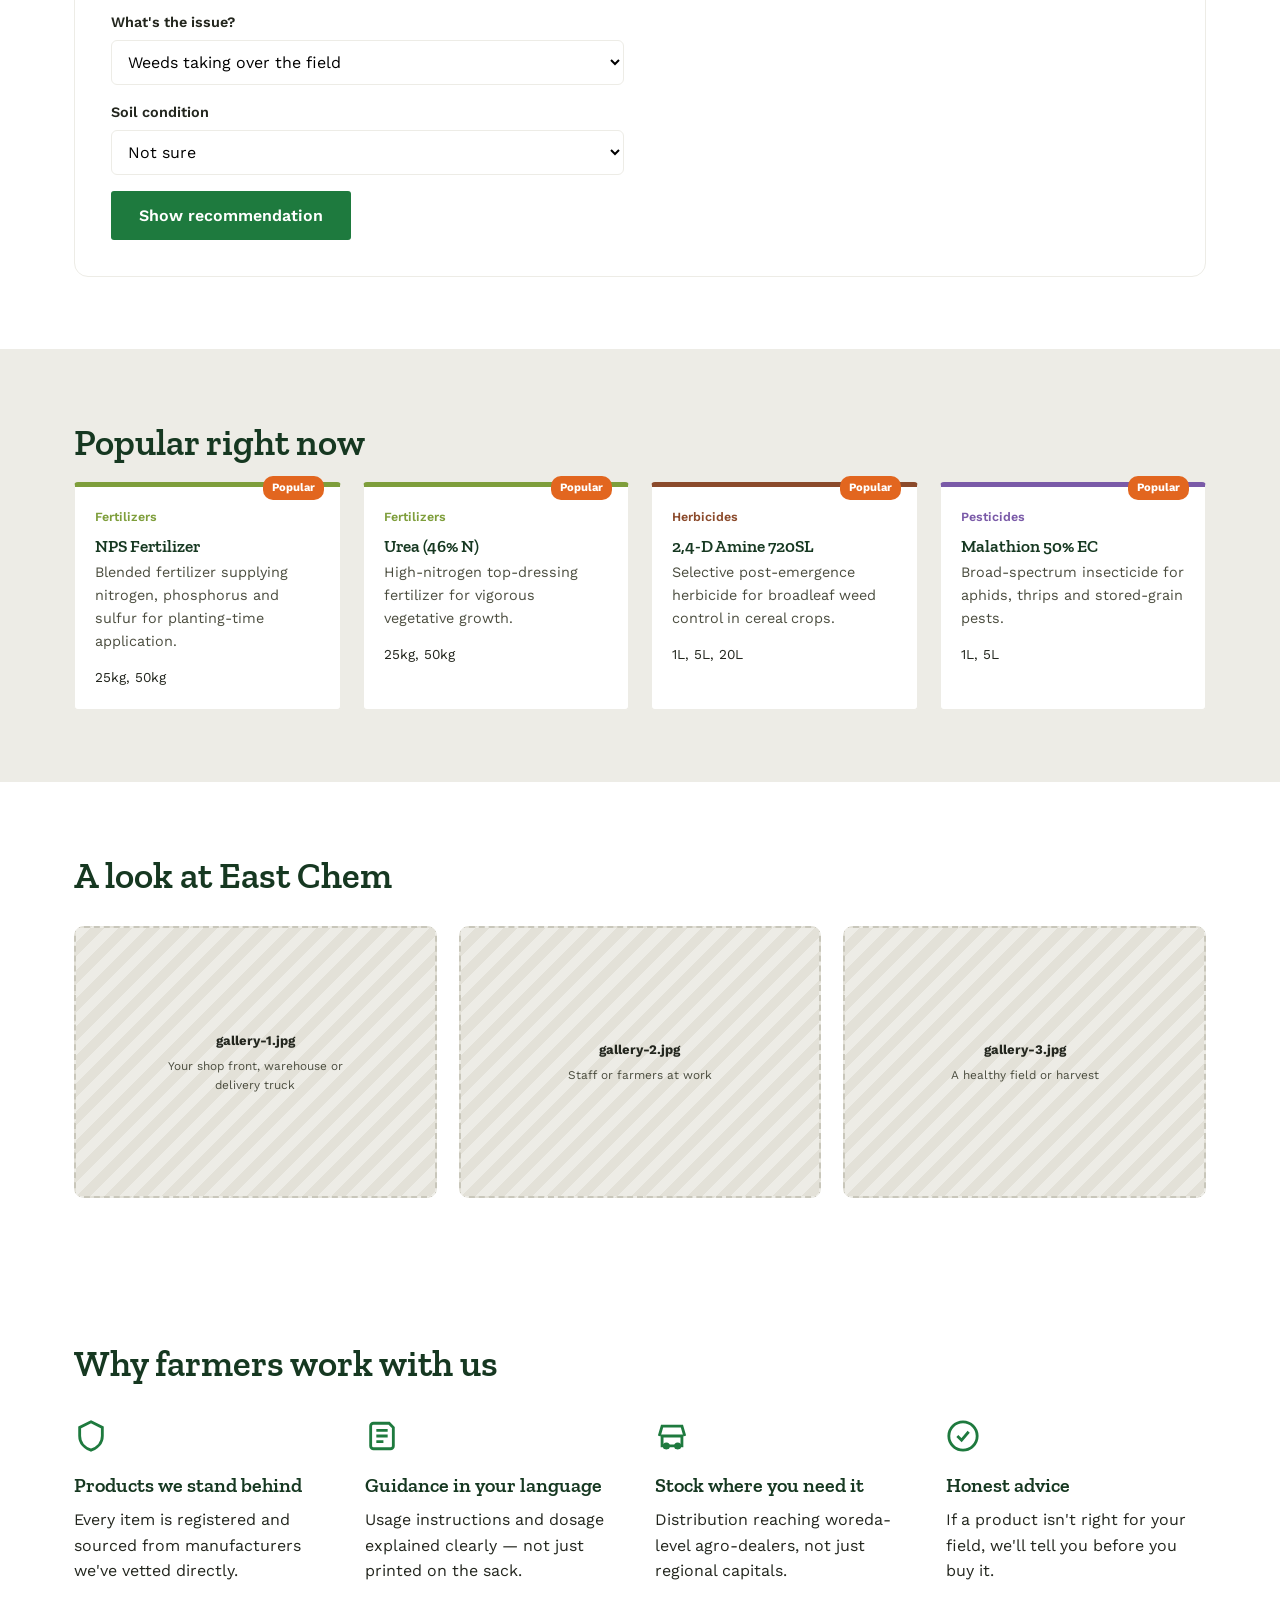
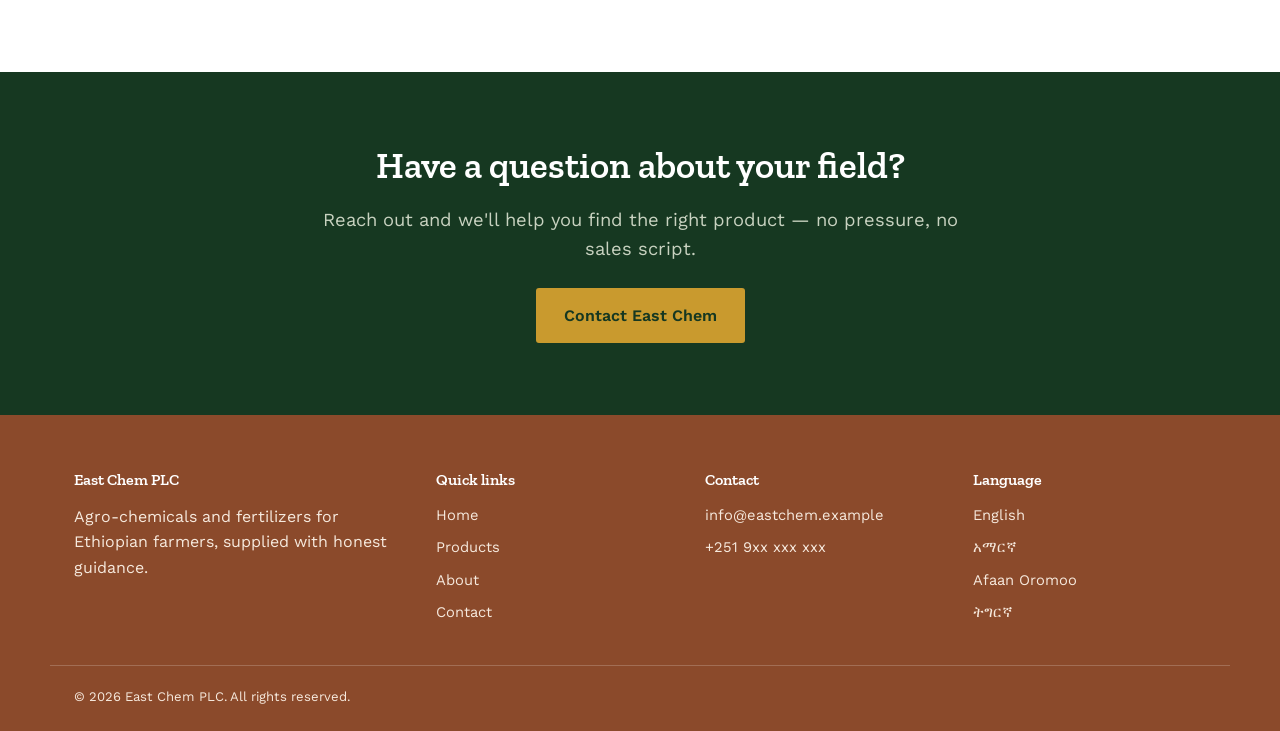
==== commit cdd98888: "Add files via upload" ====
--- a/index.html
+++ b/index.html
@@ -5,18 +5,16 @@
 <meta name="viewport" content="width=device-width, initial-scale=1.0">
 <title>East Chem PLC — Agro-chemicals & Fertilizers</title>
 <meta name="description" content="East Chem PLC supplies fertilizers, crop-protection chemicals and seed treatments to farmers and distributors across Ethiopia.">
-<link rel="stylesheet" href="css/style.css">
+<link rel="stylesheet" href="style.css">
+<link rel="icon" href="favicon.png" type="image/png">
 </head>
 <body data-page="home">
 
 <header class="site-header">
   <nav class="nav">
     <a href="index.html" class="brand">
-      <svg viewBox="0 0 48 48" aria-hidden="true"><path d="M24 6C14 10 8 18 8 27c0 8 7 13 16 13s16-5 16-13c0-9-6-17-16-21z" fill="#2B4327"/><path d="M24 12v24" stroke="#F1ECD9" stroke-width="1.4" stroke-linecap="round"/><circle cx="24" cy="10" r="3.4" fill="#C99A2E"/></svg>
-      <span>
-        <span class="brand-name">East Chem PLC</span>
-        <span class="brand-tag" data-i18n="brand_tag">Agro-chemicals & Fertilizers</span>
-      </span>
+      <img src="logo.png" alt="East Chem PLC" class="brand-logo">
+      <span class="brand-tag" data-i18n="brand_tag">Agro-chemicals & Fertilizers</span>
     </a>
     <ul class="nav-links">
       <li><a href="index.html" data-page="home" data-i18n="nav_home">Home</a></li>
@@ -35,52 +33,28 @@
   </nav>
 </header>
 
-<section class="hero">
-  <div>
-    <p class="hero-eyebrow" data-i18n="hero_eyebrow">Ethiopian-owned, farm-tested</p>
-    <h1 data-i18n="hero_title">Grown from the soil up.</h1>
-    <p class="lede" data-i18n="hero_sub">East Chem PLC supplies fertilizers, crop-protection chemicals and seed treatments to farmers and distributors across Ethiopia — with clear guidance on what to use, and how.</p>
-    <div class="hero-actions">
-      <a href="products.html" class="btn btn-primary" data-i18n="hero_cta1">Browse products</a>
-      <a href="contact.html" class="btn btn-outline" data-i18n="hero_cta2">Talk to our team</a>
-    </div>
-    <div class="hero-stats">
-      <div class="stat"><b data-count="12" data-suffix="+">0</b><span data-i18n="stat1_l">years in the field</span></div>
-      <div class="stat"><b data-count="40" data-suffix="+">0</b><span data-i18n="stat2_l">districts supplied</span></div>
-      <div class="stat"><b data-count="6000" data-suffix="+">0</b><span data-i18n="stat3_l">farmers reached</span></div>
-    </div>
-  </div>
-  <div class="hero-art" aria-hidden="true">
-    <svg viewBox="0 0 480 420" xmlns="http://www.w3.org/2000/svg">
-      <!-- soil mound -->
-      <ellipse cx="240" cy="360" rx="170" ry="26" fill="#E7DFC2"/>
-      <!-- molecule (fades out) -->
-      <g class="grow-mol" stroke="#8B4A2B" stroke-width="2.5">
-        <line x1="240" y1="180" x2="300" y2="145"/>
-        <line x1="300" y1="145" x2="300" y2="215"/>
-        <line x1="300" y1="215" x2="240" y2="250"/>
-        <line x1="240" y1="250" x2="180" y2="215"/>
-        <line x1="180" y1="215" x2="180" y2="145"/>
-        <line x1="180" y1="145" x2="240" y2="180"/>
-        <circle cx="240" cy="180" r="11" fill="#C99A2E"/>
-        <circle cx="300" cy="145" r="11" fill="#8B4A2B"/>
-        <circle cx="300" cy="215" r="11" fill="#C99A2E"/>
-        <circle cx="240" cy="250" r="11" fill="#8B4A2B"/>
-        <circle cx="180" cy="215" r="11" fill="#C99A2E"/>
-        <circle cx="180" cy="145" r="11" fill="#8B4A2B"/>
-      </g>
-      <!-- leaf / plant (grows in) -->
-      <g class="grow-leaf">
-        <path d="M240 360 C 236 300 236 250 240 205" stroke="#2B4327" stroke-width="5" fill="none" stroke-linecap="round"/>
-        <path d="M240 270 C 200 255 178 225 172 190 C 216 196 244 222 250 262 Z" fill="#3E5C38"/>
-        <path d="M240 240 C 280 222 302 194 308 160 C 264 168 238 194 232 232 Z" fill="#2B4327"/>
-        <path d="M240 320 C 205 306 186 280 180 250 C 220 256 245 280 250 314 Z" fill="#7E9E3B"/>
-      </g>
-      <!-- drop -->
-      <g class="grow-drop">
-        <path d="M340 110 C 340 122 331 130 322 130 C 313 130 304 122 304 110 C 304 98 322 78 322 78 C 322 78 340 98 340 110 Z" fill="#C99A2E"/>
-      </g>
-    </svg>
+<section class="hero-photo">
+  <div class="img-slot hero-photo-media" data-slot="hero.jpg">
+    <img src="hero.jpg" alt="" onerror="this.parentElement.classList.add('img-missing')">
+    <div class="img-slot-hint">
+      <svg viewBox="0 0 24 24" fill="none" stroke="currentColor" stroke-width="1.8"><rect x="3" y="5" width="18" height="14" rx="2"/><circle cx="9" cy="10" r="2"/><path d="m21 16-5-5-4 4-3-3-6 6"/></svg>
+      <b>hero.jpg</b>
+      <span data-i18n="slot_hero">Wide photo (1600px+) — your warehouse, a sack pile, or a green field</span>
+    </div>
+    <div class="hero-photo-overlay">
+      <p class="hero-eyebrow" data-i18n="hero_eyebrow">Ethiopian-owned, farm-tested</p>
+      <h1 data-i18n="hero_title">Grown from the soil up.</h1>
+      <p class="lede" data-i18n="hero_sub">East Chem PLC supplies fertilizers, crop-protection chemicals and seed treatments to farmers and distributors across Ethiopia — with clear guidance on what to use, and how.</p>
+      <div class="hero-actions">
+        <a href="products.html" class="btn btn-primary" data-i18n="hero_cta1">Browse products</a>
+        <a href="contact.html" class="btn btn-outline" data-i18n="hero_cta2" style="background:rgba(255,255,255,.92)">Talk to our team</a>
+      </div>
+    </div>
+  </div>
+  <div class="hero-stats-card">
+    <div class="stat"><b data-count="12" data-suffix="+">0</b><span data-i18n="stat1_l">years in the field</span></div>
+    <div class="stat"><b data-count="40" data-suffix="+">0</b><span data-i18n="stat2_l">districts supplied</span></div>
+    <div class="stat"><b data-count="6000" data-suffix="+">0</b><span data-i18n="stat3_l">farmers reached</span></div>
   </div>
 </section>
 
@@ -88,50 +62,46 @@
   <div class="container">
     <h2 data-i18n="cat_heading">What we supply</h2>
     <p class="lede" data-i18n="cat_sub">Four lines, one goal: healthier fields and better yields.</p>
-    <div class="strip-list">
-      <a href="products.html?cat=fertilizer" class="strip">
-        <div class="strip-main">
-          <span class="strip-bar" style="background:var(--leaf)"></span>
-          <svg class="strip-icon" viewBox="0 0 44 44"><circle cx="22" cy="22" r="20" fill="#EEF3E2"/><path d="M22 12v20M14 20l8-8 8 8" stroke="#7E9E3B" stroke-width="2.4" fill="none" stroke-linecap="round" stroke-linejoin="round"/></svg>
-          <div class="strip-body">
-            <h3 data-i18n="cat_fert_t">Fertilizers</h3>
-            <p data-i18n="cat_fert_d">NPK blends, urea and DAP for every soil and crop cycle.</p>
-          </div>
-        </div>
-        <span class="strip-go" data-i18n="strip_view">View products</span>
-      </a>
-      <a href="products.html?cat=herbicide" class="strip">
-        <div class="strip-main">
-          <span class="strip-bar" style="background:var(--rust)"></span>
-          <svg class="strip-icon" viewBox="0 0 44 44"><circle cx="22" cy="22" r="20" fill="#F3E9E2"/><path d="M22 32V16M16 22c0-4 3-7 6-7s6 3 6 7M22 16c0-4-2-7-2-7M22 16c0-4 2-7 2-7" stroke="#8B4A2B" stroke-width="2.2" fill="none" stroke-linecap="round"/></svg>
-          <div class="strip-body">
-            <h3 data-i18n="cat_herb_t">Herbicides</h3>
-            <p data-i18n="cat_herb_d">Selective and broad-spectrum weed control.</p>
-          </div>
-        </div>
-        <span class="strip-go" data-i18n="strip_view">View products</span>
-      </a>
-      <a href="products.html?cat=pesticide" class="strip">
-        <div class="strip-main">
-          <span class="strip-bar" style="background:#7A5AA8"></span>
-          <svg class="strip-icon" viewBox="0 0 44 44"><circle cx="22" cy="22" r="20" fill="#EDE7F4"/><ellipse cx="22" cy="24" rx="8" ry="5" stroke="#7A5AA8" stroke-width="2.2" fill="none"/><path d="M14 24h-4M34 24h-4M17 18l-3-3M27 18l3-3" stroke="#7A5AA8" stroke-width="2" stroke-linecap="round"/></svg>
-          <div class="strip-body">
-            <h3 data-i18n="cat_pest_t">Pesticides</h3>
-            <p data-i18n="cat_pest_d">Insect and pest control for field and store.</p>
-          </div>
-        </div>
-        <span class="strip-go" data-i18n="strip_view">View products</span>
-      </a>
-      <a href="products.html?cat=fungicide" class="strip">
-        <div class="strip-main">
-          <span class="strip-bar" style="background:var(--gold)"></span>
-          <svg class="strip-icon" viewBox="0 0 44 44"><circle cx="22" cy="22" r="20" fill="#F7EFD9"/><circle cx="22" cy="20" r="7" stroke="#C99A2E" stroke-width="2.2" fill="none"/><path d="M22 27v6M18 33h8" stroke="#C99A2E" stroke-width="2.2" stroke-linecap="round"/></svg>
-          <div class="strip-body">
-            <h3 data-i18n="cat_fung_t">Fungicides</h3>
-            <p data-i18n="cat_fung_d">Disease protection for grain, root and vegetable crops.</p>
-          </div>
-        </div>
-        <span class="strip-go" data-i18n="strip_view">View products</span>
+    <div class="cat-photo-grid">
+      <a href="products.html?cat=fertilizer" class="cat-photo-card">
+        <div class="img-slot" data-slot="cat-fertilizer.jpg">
+          <img src="cat-fertilizer.jpg" alt="" onerror="this.parentElement.classList.add('img-missing')">
+          <div class="img-slot-hint"><b>cat-fertilizer.jpg</b><span data-i18n="slot_cat_fert">Photo of fertilizer sacks — NPS, Urea, DAP</span></div>
+        </div>
+        <div class="cat-photo-label">
+          <h3 data-i18n="cat_fert_t">Fertilizers</h3>
+          <span data-i18n="strip_view">View products</span>
+        </div>
+      </a>
+      <a href="products.html?cat=herbicide" class="cat-photo-card">
+        <div class="img-slot" data-slot="cat-herbicide.jpg">
+          <img src="cat-herbicide.jpg" alt="" onerror="this.parentElement.classList.add('img-missing')">
+          <div class="img-slot-hint"><b>cat-herbicide.jpg</b><span data-i18n="slot_cat_herb">Photo of herbicide bottles, or a freshly sprayed field</span></div>
+        </div>
+        <div class="cat-photo-label">
+          <h3 data-i18n="cat_herb_t">Herbicides</h3>
+          <span data-i18n="strip_view">View products</span>
+        </div>
+      </a>
+      <a href="products.html?cat=pesticide" class="cat-photo-card">
+        <div class="img-slot" data-slot="cat-pesticide.jpg">
+          <img src="cat-pesticide.jpg" alt="" onerror="this.parentElement.classList.add('img-missing')">
+          <div class="img-slot-hint"><b>cat-pesticide.jpg</b><span data-i18n="slot_cat_pest">Photo of pesticide bottles, or spraying in action</span></div>
+        </div>
+        <div class="cat-photo-label">
+          <h3 data-i18n="cat_pest_t">Pesticides</h3>
+          <span data-i18n="strip_view">View products</span>
+        </div>
+      </a>
+      <a href="products.html?cat=fungicide" class="cat-photo-card">
+        <div class="img-slot" data-slot="cat-fungicide.jpg">
+          <img src="cat-fungicide.jpg" alt="" onerror="this.parentElement.classList.add('img-missing')">
+          <div class="img-slot-hint"><b>cat-fungicide.jpg</b><span data-i18n="slot_cat_fung">Photo of fungicide packs, or treated crop leaves</span></div>
+        </div>
+        <div class="cat-photo-label">
+          <h3 data-i18n="cat_fung_t">Fungicides</h3>
+          <span data-i18n="strip_view">View products</span>
+        </div>
       </a>
     </div>
   </div>
@@ -193,6 +163,32 @@
 
 <section class="band">
   <div class="container">
+    <h2 data-i18n="gallery_h">A look at East Chem</h2>
+    <div class="gallery-grid">
+      <div>
+        <div class="img-slot" data-slot="gallery-1.jpg">
+          <img src="gallery-1.jpg" alt="" onerror="this.parentElement.classList.add('img-missing')">
+          <div class="img-slot-hint"><b>gallery-1.jpg</b><span data-i18n="slot_gallery1">Your shop front, warehouse or delivery truck</span></div>
+        </div>
+      </div>
+      <div>
+        <div class="img-slot" data-slot="gallery-2.jpg">
+          <img src="gallery-2.jpg" alt="" onerror="this.parentElement.classList.add('img-missing')">
+          <div class="img-slot-hint"><b>gallery-2.jpg</b><span data-i18n="slot_gallery2">Staff or farmers at work</span></div>
+        </div>
+      </div>
+      <div>
+        <div class="img-slot" data-slot="gallery-3.jpg">
+          <img src="gallery-3.jpg" alt="" onerror="this.parentElement.classList.add('img-missing')">
+          <div class="img-slot-hint"><b>gallery-3.jpg</b><span data-i18n="slot_gallery3">A healthy field or harvest</span></div>
+        </div>
+      </div>
+    </div>
+  </div>
+</section>
+
+<section class="band">
+  <div class="container">
     <h2 data-i18n="why_heading">Why farmers work with us</h2>
     <div class="value-grid">
       <div class="value-item">
@@ -266,9 +262,9 @@
   </div>
 </div>
 
-<script src="js/i18n.js"></script>
-<script src="js/products-data.js"></script>
-<script src="js/main.js"></script>
+<script src="i18n.js"></script>
+<script src="products-data.js"></script>
+<script src="main.js"></script>
 <script>
   document.getElementById("year").textContent = new Date().getFullYear();
   const fl = document.getElementById("footer-lang");
--- a/style.css
+++ b/style.css
@@ -0,0 +1,388 @@
+/* =========================================================
+   EAST CHEM PLC — stylesheet
+   Palette grounded in Ethiopian highland farmland: cured-grain
+   parchment, canopy green, turned-soil rust, harvest gold.
+   ========================================================= */
+
+@import url('https://fonts.googleapis.com/css2?family=Zilla+Slab:wght@400;500;600;700&family=Work+Sans:wght@400;500;600;700&family=Noto+Sans+Ethiopic:wght@400;500;600;700&display=swap');
+
+:root{
+  --cream:      #FFFFFF;
+  --cream-deep: #EDECE6;
+  --paper:      #FFFFFF;
+  --ink:        #23261E;
+  --ink-soft:   #4B4D3F;
+  --canopy:     #1E7A3E;
+  --canopy-2:   #24893F;
+  --canopy-deep:#163821;
+  --rust:       #8B4A2B;
+  --gold:       #C99A2E;
+  --gold-soft:  #E4C878;
+  --leaf:       #7E9E3B;
+  --orange:     #E2661F;
+  --navy:       #1B2A6B;
+
+  --font-head: 'Zilla Slab', 'Noto Sans Ethiopic', serif;
+  --font-body: 'Work Sans', 'Noto Sans Ethiopic', sans-serif;
+
+  --max: 1180px;
+  --radius: 6px;
+}
+
+*,*::before,*::after{ box-sizing:border-box; }
+html{ scroll-behavior:smooth; }
+@media (prefers-reduced-motion: reduce){
+  html{ scroll-behavior:auto; }
+  *,*::before,*::after{ animation-duration:0.001ms !important; animation-iteration-count:1 !important; transition-duration:0.001ms !important; }
+}
+
+body{
+  margin:0;
+  background:var(--cream);
+  color:var(--ink);
+  font-family:var(--font-body);
+  font-size:16px;
+  line-height:1.6;
+  -webkit-font-smoothing:antialiased;
+}
+
+img{ max-width:100%; display:block; }
+a{ color:inherit; }
+button{ font-family:inherit; }
+
+h1,h2,h3,h4{
+  font-family:var(--font-head);
+  color:var(--canopy-deep);
+  line-height:1.15;
+  margin:0 0 .5em;
+  font-weight:600;
+}
+h1{ font-size:clamp(2.1rem, 4.4vw, 3.4rem); }
+h2{ font-size:clamp(1.6rem, 3vw, 2.3rem); }
+h3{ font-size:1.25rem; }
+
+p{ margin:0 0 1em; max-width:62ch; }
+.lede{ font-size:1.15rem; color:var(--ink-soft); }
+
+.container{ max-width:var(--max); margin:0 auto; padding:0 24px; }
+.band{ padding:72px 0; }
+.band-tight{ padding:44px 0; }
+
+:focus-visible{ outline:3px solid var(--gold); outline-offset:2px; }
+
+/* ---------- buttons ---------- */
+.btn{
+  display:inline-flex; align-items:center; gap:8px;
+  padding:13px 26px;
+  border-radius:3px;
+  font-weight:600;
+  font-size:1rem;
+  text-decoration:none;
+  border:2px solid transparent;
+  cursor:pointer;
+  transition:transform .15s ease, background .2s ease, color .2s ease, border-color .2s ease;
+}
+.btn:active{ transform:translateY(1px); }
+.btn-primary{ background:var(--canopy); color:var(--paper); }
+.btn-primary:hover{ background:var(--canopy-2); }
+.btn-outline{ background:transparent; color:var(--canopy-deep); border-color:var(--canopy-deep); }
+.btn-outline:hover{ background:var(--canopy-deep); color:var(--paper); }
+.btn-gold{ background:var(--gold); color:var(--canopy-deep); }
+.btn-gold:hover{ background:var(--gold-soft); }
+.btn-sm{ padding:8px 16px; font-size:.9rem; }
+.btn-danger{ background:#7a2c22; color:#fff; }
+
+/* ---------- top nav ---------- */
+.site-header{
+  position:sticky; top:0; z-index:50;
+  background:rgba(241,236,217,.92);
+  backdrop-filter:blur(6px);
+  border-bottom:1px solid var(--cream-deep);
+}
+.nav{
+  display:flex; align-items:center; justify-content:space-between;
+  padding:14px 24px;
+  max-width:var(--max); margin:0 auto;
+}
+.brand{ display:flex; align-items:center; gap:10px; text-decoration:none; }
+.brand-logo{ height:52px; width:auto; display:block; }
+.brand-name{ font-family:var(--font-head); font-weight:700; font-size:1.15rem; color:var(--canopy-deep); letter-spacing:.2px; }
+.brand-tag{ display:block; font-family:var(--font-body); font-size:.62rem; color:var(--ink-soft); font-weight:500; }
+
+.nav-links{ display:flex; align-items:center; gap:28px; list-style:none; margin:0; padding:0; }
+.nav-links a{ text-decoration:none; font-weight:500; color:var(--ink); position:relative; padding:4px 0; }
+.nav-links a.active,.nav-links a:hover{ color:var(--canopy); }
+.nav-links a.active::after{
+  content:""; position:absolute; left:0; right:0; bottom:-3px; height:2px; background:var(--gold);
+}
+.nav-right{ display:flex; align-items:center; gap:14px; }
+
+.lang-switch{ position:relative; }
+.lang-btn{
+  display:flex; align-items:center; gap:6px;
+  background:var(--paper); border:1px solid var(--cream-deep); border-radius:20px;
+  padding:7px 14px; cursor:pointer; font-weight:600; font-size:.85rem; color:var(--canopy-deep);
+}
+.lang-menu{
+  position:absolute; right:0; top:calc(100% + 8px);
+  background:var(--paper); border:1px solid var(--cream-deep); border-radius:10px;
+  box-shadow:0 10px 30px rgba(35,38,30,.15);
+  min-width:170px; padding:6px; display:none; flex-direction:column;
+}
+.lang-menu.open{ display:flex; }
+.lang-menu button{
+  background:none; border:none; text-align:left; padding:9px 12px; border-radius:6px; cursor:pointer; font-size:.92rem; color:var(--ink);
+}
+.lang-menu button:hover{ background:var(--cream); }
+.lang-menu button[aria-current="true"]{ font-weight:700; color:var(--canopy); }
+
+.hamburger{ display:none; background:none; border:none; cursor:pointer; padding:6px; }
+.hamburger span{ display:block; width:24px; height:2px; background:var(--ink); margin:5px 0; }
+
+.admin-link{ font-size:.78rem; color:var(--ink-soft); text-decoration:none; border-bottom:1px dotted var(--ink-soft); }
+
+/* ---------- hero ---------- */
+.hero{
+  display:grid; grid-template-columns:1.05fr .95fr; gap:48px; align-items:center;
+  padding:64px 24px 56px; max-width:var(--max); margin:0 auto;
+}
+.hero-eyebrow{ color:var(--rust); font-weight:600; margin-bottom:10px; }
+.hero-stats{ display:flex; gap:34px; margin-top:32px; flex-wrap:wrap; }
+.stat b{ display:block; font-family:var(--font-head); font-size:1.9rem; color:var(--canopy-deep); }
+.stat span{ font-size:.85rem; color:var(--ink-soft); }
+.hero-actions{ display:flex; gap:14px; margin-top:28px; flex-wrap:wrap; }
+
+.hero-art{ position:relative; }
+.hero-art svg{ width:100%; height:auto; }
+
+/* growth animation: molecule -> leaf, one orchestrated reveal */
+.grow-leaf{ transform-origin:center; opacity:0; animation:leafIn 1.4s .5s cubic-bezier(.2,.9,.25,1) forwards; }
+.grow-mol{ transform-origin:center; animation:molOut 1.4s .5s cubic-bezier(.2,.9,.25,1) forwards; }
+.grow-drop{ animation:dropFall 1.8s 1.6s ease-in-out infinite; }
+@keyframes leafIn{ 0%{ opacity:0; transform:scale(.4) rotate(-8deg);} 100%{ opacity:1; transform:scale(1) rotate(0);} }
+@keyframes molOut{ 0%{ opacity:1; transform:scale(1);} 60%{opacity:.5;} 100%{ opacity:0; transform:scale(1.5);} }
+@keyframes dropFall{ 0%,100%{ transform:translateY(0); opacity:.9;} 50%{ transform:translateY(6px); opacity:.4;} }
+
+/* ---------- image slots (owner drops real photos in later) ---------- */
+.img-slot{
+  position:relative; background:var(--cream-deep); overflow:hidden;
+  display:block; border-radius:10px;
+}
+.img-slot img{ width:100%; height:100%; object-fit:cover; display:block; transition:transform .35s ease; }
+.img-slot.img-missing img{ display:none; }
+.img-slot-hint{
+  display:none; position:absolute; inset:0; flex-direction:column; gap:6px;
+  align-items:center; justify-content:center; text-align:center; padding:18px;
+  color:var(--ink-soft); background:repeating-linear-gradient(135deg, var(--cream-deep), var(--cream-deep) 10px, #E3E1D8 10px, #E3E1D8 20px);
+  border:2px dashed #C9C7BB;
+}
+.img-slot.img-missing .img-slot-hint{ display:flex; }
+.img-slot-hint svg{ width:26px; height:26px; opacity:.55; }
+.img-slot-hint b{ font-size:.82rem; color:var(--ink); }
+.img-slot-hint span{ font-size:.74rem; max-width:26ch; }
+
+/* ---------- photo hero ---------- */
+.hero-photo{ max-width:var(--max); margin:28px auto 0; padding:0 24px; }
+.hero-photo-media{ aspect-ratio:16/8; border-radius:16px; }
+.hero-photo-overlay{
+  position:absolute; left:0; right:0; bottom:0; padding:34px 40px;
+  background:linear-gradient(0deg, rgba(15,25,12,.82) 5%, rgba(15,25,12,0) 75%);
+}
+.hero-photo-media.img-missing .hero-photo-overlay{ background:none; }
+.hero-photo-overlay .hero-eyebrow{ color:var(--gold-soft); margin-bottom:8px; }
+.hero-photo-overlay h1{ color:#fff; }
+.hero-photo-overlay p{ color:#EDEEE6; }
+.hero-photo-media.img-missing .hero-photo-overlay h1,
+.hero-photo-media.img-missing .hero-photo-overlay p{ color:var(--ink); }
+.hero-photo-media.img-missing .hero-photo-overlay .hero-eyebrow{ color:var(--rust); }
+
+.hero-stats-card{
+  max-width:860px; margin:-36px auto 0; position:relative; z-index:2;
+  background:var(--paper); border-radius:14px; box-shadow:0 18px 40px rgba(20,30,15,.14);
+  padding:26px 30px; display:flex; justify-content:space-around; flex-wrap:wrap; gap:18px;
+}
+
+/* ---------- category photo cards ---------- */
+.cat-photo-grid{ display:grid; grid-template-columns:repeat(auto-fit,minmax(220px,1fr)); gap:22px; margin-top:34px; }
+.cat-photo-card{
+  display:block; text-decoration:none; color:var(--ink);
+  border-radius:12px; overflow:hidden; background:var(--paper);
+  border:1px solid var(--cream-deep);
+  transition:transform .2s ease, box-shadow .2s ease;
+}
+.cat-photo-card:hover{ transform:translateY(-5px); box-shadow:0 16px 32px rgba(20,30,15,.13); }
+.cat-photo-card:hover .img-slot img{ transform:scale(1.06); }
+.cat-photo-card .img-slot{ aspect-ratio:4/3; border-radius:0; }
+.cat-photo-label{ padding:16px 18px; display:flex; justify-content:space-between; align-items:center; gap:10px; }
+.cat-photo-label h3{ margin:0; font-size:1.05rem; }
+.cat-photo-label span{ font-size:.82rem; font-weight:700; color:var(--canopy); white-space:nowrap; }
+
+/* ---------- simple photo gallery band ---------- */
+.gallery-grid{ display:grid; grid-template-columns:repeat(auto-fit,minmax(240px,1fr)); gap:22px; margin-top:30px; }
+.gallery-grid .img-slot{ aspect-ratio:4/3; }
+.gallery-cap{ margin-top:10px; font-size:.9rem; color:var(--ink-soft); text-align:center; }
+
+/* ---------- field strips (legacy, unused but harmless if referenced) ---------- */
+.strip-list{ display:flex; flex-direction:column; border-top:1px solid var(--cream-deep); }
+.strip{
+  display:grid; grid-template-columns:auto 1fr auto; align-items:center; gap:20px;
+  padding:26px 4px; border-bottom:1px solid var(--cream-deep);
+  text-decoration:none; color:var(--ink);
+  transition:padding-left .25s ease, background .25s ease;
+}
+.strip:hover{ padding-left:14px; background:rgba(255,253,247,.5); }
+.strip-bar{ width:6px; align-self:stretch; border-radius:3px; }
+.strip-icon{ width:44px; height:44px; flex:none; }
+.strip-body h3{ margin-bottom:4px; }
+.strip-body p{ margin:0; color:var(--ink-soft); font-size:.95rem; }
+.strip-go{ font-weight:600; color:var(--canopy); white-space:nowrap; }
+.strip-main{ display:flex; align-items:center; gap:18px; }
+
+/* ---------- advisor tool ---------- */
+.advisor{
+  background:var(--paper); border:1px solid var(--cream-deep); border-radius:14px;
+  padding:36px; display:grid; grid-template-columns:1fr 1fr; gap:32px;
+}
+.advisor h2{ margin-bottom:6px; }
+.field{ margin-bottom:16px; }
+.field label{ display:block; font-weight:600; font-size:.9rem; margin-bottom:6px; }
+.field select, .field input, .field textarea{
+  width:100%; padding:11px 12px; border:1px solid var(--cream-deep); border-radius:6px;
+  font-family:inherit; font-size:1rem; background:var(--cream);
+}
+.advisor-result{
+  background:var(--cream); border-radius:10px; padding:22px; align-self:start;
+  border-left:5px solid var(--leaf);
+}
+.advisor-result.empty{ color:var(--ink-soft); border-left-color:var(--cream-deep); }
+.advisor-result h4{ font-family:var(--font-head); margin:0 0 8px; color:var(--canopy-deep); }
+
+/* ---------- product cards (seed-packet styling) ---------- */
+.product-grid{ display:grid; grid-template-columns:repeat(auto-fill,minmax(250px,1fr)); gap:22px; }
+.product-card{
+  background:var(--paper);
+  border:1px solid var(--cream-deep);
+  border-top:5px solid var(--leaf);
+  border-radius:4px;
+  padding:20px;
+  position:relative;
+  cursor:pointer;
+  transition:box-shadow .2s ease;
+}
+.product-card:hover{ box-shadow:0 12px 26px rgba(43,67,39,.12); }
+.product-card-img{ width:calc(100% + 40px); margin:-20px -20px 14px; height:140px; object-fit:cover; border-radius:0; }
+.product-card .tag{
+  position:absolute; top:-11px; right:16px; background:var(--orange); color:#fff;
+  font-size:.7rem; font-weight:700; padding:3px 9px; border-radius:10px;
+}
+.product-card h3{ margin-bottom:4px; font-size:1.08rem; }
+.product-card .cat{ font-size:.78rem; color:var(--rust); font-weight:600; margin-bottom:10px; display:block; }
+.product-card p{ font-size:.9rem; color:var(--ink-soft); margin-bottom:14px; }
+.product-card .meta{ display:flex; justify-content:space-between; align-items:center; font-size:.85rem; }
+
+/* category color coding */
+.c-fertilizer{ border-top-color:var(--leaf); } .c-fertilizer .cat{ color:var(--leaf); }
+.c-herbicide{ border-top-color:var(--rust); } .c-herbicide .cat{ color:var(--rust); }
+.c-pesticide{ border-top-color:#7A5AA8; } .c-pesticide .cat{ color:#7A5AA8; }
+.c-fungicide{ border-top-color:var(--gold); } .c-fungicide .cat{ color:var(--gold); }
+.c-seed{ border-top-color:var(--canopy); } .c-seed .cat{ color:var(--canopy); }
+
+/* ---------- filter tabs (products page) ---------- */
+.filter-bar{ display:flex; flex-wrap:wrap; gap:10px; margin-bottom:28px; }
+.filter-chip{
+  border:1px solid var(--cream-deep); background:var(--paper); padding:9px 16px; border-radius:20px;
+  cursor:pointer; font-weight:600; font-size:.88rem; color:var(--ink-soft);
+}
+.filter-chip.active{ background:var(--canopy); color:var(--paper); border-color:var(--canopy); }
+.search-box{ position:relative; max-width:340px; margin-bottom:26px; }
+.search-box input{ width:100%; padding:11px 16px 11px 38px; border:1px solid var(--cream-deep); border-radius:20px; background:var(--paper); font-size:.95rem; }
+.search-box svg{ position:absolute; left:12px; top:50%; transform:translateY(-50%); width:16px; height:16px; opacity:.5; }
+
+/* ---------- modal ---------- */
+.modal-backdrop{
+  position:fixed; inset:0; background:rgba(27,43,24,.55); display:none;
+  align-items:center; justify-content:center; padding:20px; z-index:100;
+}
+.modal-backdrop.open{ display:flex; }
+.modal{
+  background:var(--paper); border-radius:12px; max-width:640px; width:100%;
+  max-height:88vh; overflow-y:auto; padding:32px; position:relative;
+}
+.modal-close{ position:absolute; top:16px; right:16px; background:var(--cream); border:none; border-radius:50%; width:32px; height:32px; cursor:pointer; font-size:1.1rem; }
+.modal .cat{ font-size:.8rem; font-weight:700; color:var(--rust); }
+.modal-section{ margin-top:18px; padding-top:14px; border-top:1px solid var(--cream-deep); }
+.modal-section h4{ font-size:.85rem; color:var(--ink-soft); margin-bottom:6px; }
+
+/* ---------- misc sections ---------- */
+.band-alt{ background:var(--cream-deep); }
+.band-dark{ background:var(--canopy-deep); color:var(--cream); }
+.band-dark h2, .band-dark h3{ color:var(--paper); }
+.band-dark p{ color:#C8D2C0; }
+
+.value-grid{ display:grid; grid-template-columns:repeat(auto-fit,minmax(220px,1fr)); gap:30px; margin-top:34px; }
+.value-item svg{ width:34px; height:34px; margin-bottom:14px; color:var(--canopy); }
+
+.cta-band{ text-align:center; }
+.cta-band h2{ color:var(--paper); }
+
+.footer{ background:var(--rust); color:#F6E9DD; padding:56px 0 24px; }
+.footer a{ text-decoration:none; color:#F6E9DD; }
+.footer-grid{ display:grid; grid-template-columns:1.4fr 1fr 1fr 1fr; gap:36px; }
+.footer h4{ font-family:var(--font-head); color:#fff; margin-bottom:14px; font-size:1rem; }
+.footer ul{ list-style:none; padding:0; margin:0; display:flex; flex-direction:column; gap:9px; font-size:.92rem; }
+.footer-bottom{ margin-top:40px; padding-top:20px; border-top:1px solid rgba(255,255,255,.2); font-size:.82rem; display:flex; justify-content:space-between; flex-wrap:wrap; gap:10px; }
+
+/* ---------- about / contact ---------- */
+.split{ display:grid; grid-template-columns:1fr 1fr; gap:48px; align-items:start; }
+.timeline{ border-left:2px solid var(--cream-deep); padding-left:24px; display:flex; flex-direction:column; gap:26px; }
+.timeline b{ display:block; color:var(--rust); font-family:var(--font-head); }
+
+.contact-card{ background:var(--paper); border:1px solid var(--cream-deep); border-radius:12px; padding:30px; }
+.contact-row{ display:flex; gap:14px; margin-bottom:18px; align-items:flex-start; }
+.contact-row svg{ width:22px; height:22px; flex:none; color:var(--canopy); margin-top:2px; }
+form .field textarea{ resize:vertical; min-height:110px; }
+
+/* ---------- admin ---------- */
+.admin-gate{ max-width:380px; margin:120px auto; text-align:center; }
+.admin-wrap{ display:none; }
+.admin-wrap.open{ display:block; }
+.admin-toolbar{ display:flex; gap:10px; flex-wrap:wrap; margin-bottom:24px; }
+.admin-table{ width:100%; border-collapse:collapse; background:var(--paper); border-radius:10px; overflow:hidden; }
+.admin-table th,.admin-table td{ text-align:left; padding:12px 14px; border-bottom:1px solid var(--cream-deep); font-size:.92rem; vertical-align:top; }
+.admin-table th{ background:var(--cream-deep); font-family:var(--font-head); }
+.admin-form{ background:var(--paper); border:1px solid var(--cream-deep); border-radius:12px; padding:28px; margin-bottom:30px; }
+.admin-form .grid2{ display:grid; grid-template-columns:1fr 1fr; gap:0 20px; }
+.lang-tab-bar{ display:flex; gap:8px; margin-bottom:14px; }
+.lang-tab{ padding:6px 14px; border-radius:16px; border:1px solid var(--cream-deep); background:var(--cream); cursor:pointer; font-size:.82rem; font-weight:600; }
+.lang-tab.active{ background:var(--canopy); color:#fff; border-color:var(--canopy); }
+.lang-pane{ display:none; }
+.lang-pane.active{ display:block; }
+.note-box{ background:#FBF3DC; border:1px solid var(--gold-soft); border-radius:8px; padding:14px 18px; font-size:.9rem; color:#5A430F; margin-bottom:20px; }
+.export-box{ width:100%; min-height:160px; font-family:monospace; font-size:.78rem; padding:14px; border-radius:8px; border:1px solid var(--cream-deep); }
+
+/* ---------- reveal on scroll (single subtle utility) ---------- */
+.reveal{ opacity:0; transform:translateY(16px); transition:opacity .6s ease, transform .6s ease; }
+.reveal.in{ opacity:1; transform:translateY(0); }
+
+/* ---------- responsive ---------- */
+@media (max-width:900px){
+  .advisor{ grid-template-columns:1fr; }
+  .split{ grid-template-columns:1fr; }
+  .footer-grid{ grid-template-columns:1fr 1fr; }
+  .admin-form .grid2{ grid-template-columns:1fr; }
+  .hero-photo-media{ aspect-ratio:4/5; }
+}
+@media (max-width:760px){
+  .nav-links{
+    position:fixed; top:66px; left:0; right:0; background:var(--paper);
+    flex-direction:column; align-items:flex-start; padding:20px 24px; gap:18px;
+    border-bottom:1px solid var(--cream-deep);
+    transform:translateY(-130%); transition:transform .25s ease; z-index:40;
+  }
+  .nav-links.open{ transform:translateY(0); }
+  .hamburger{ display:block; }
+  .hero-stats{ gap:22px; }
+  .footer-grid{ grid-template-columns:1fr; }
+  .hero-photo-overlay{ padding:22px 20px; }
+  .hero-stats-card{ flex-direction:column; align-items:flex-start; margin-top:-24px; padding:20px 22px; }
+}
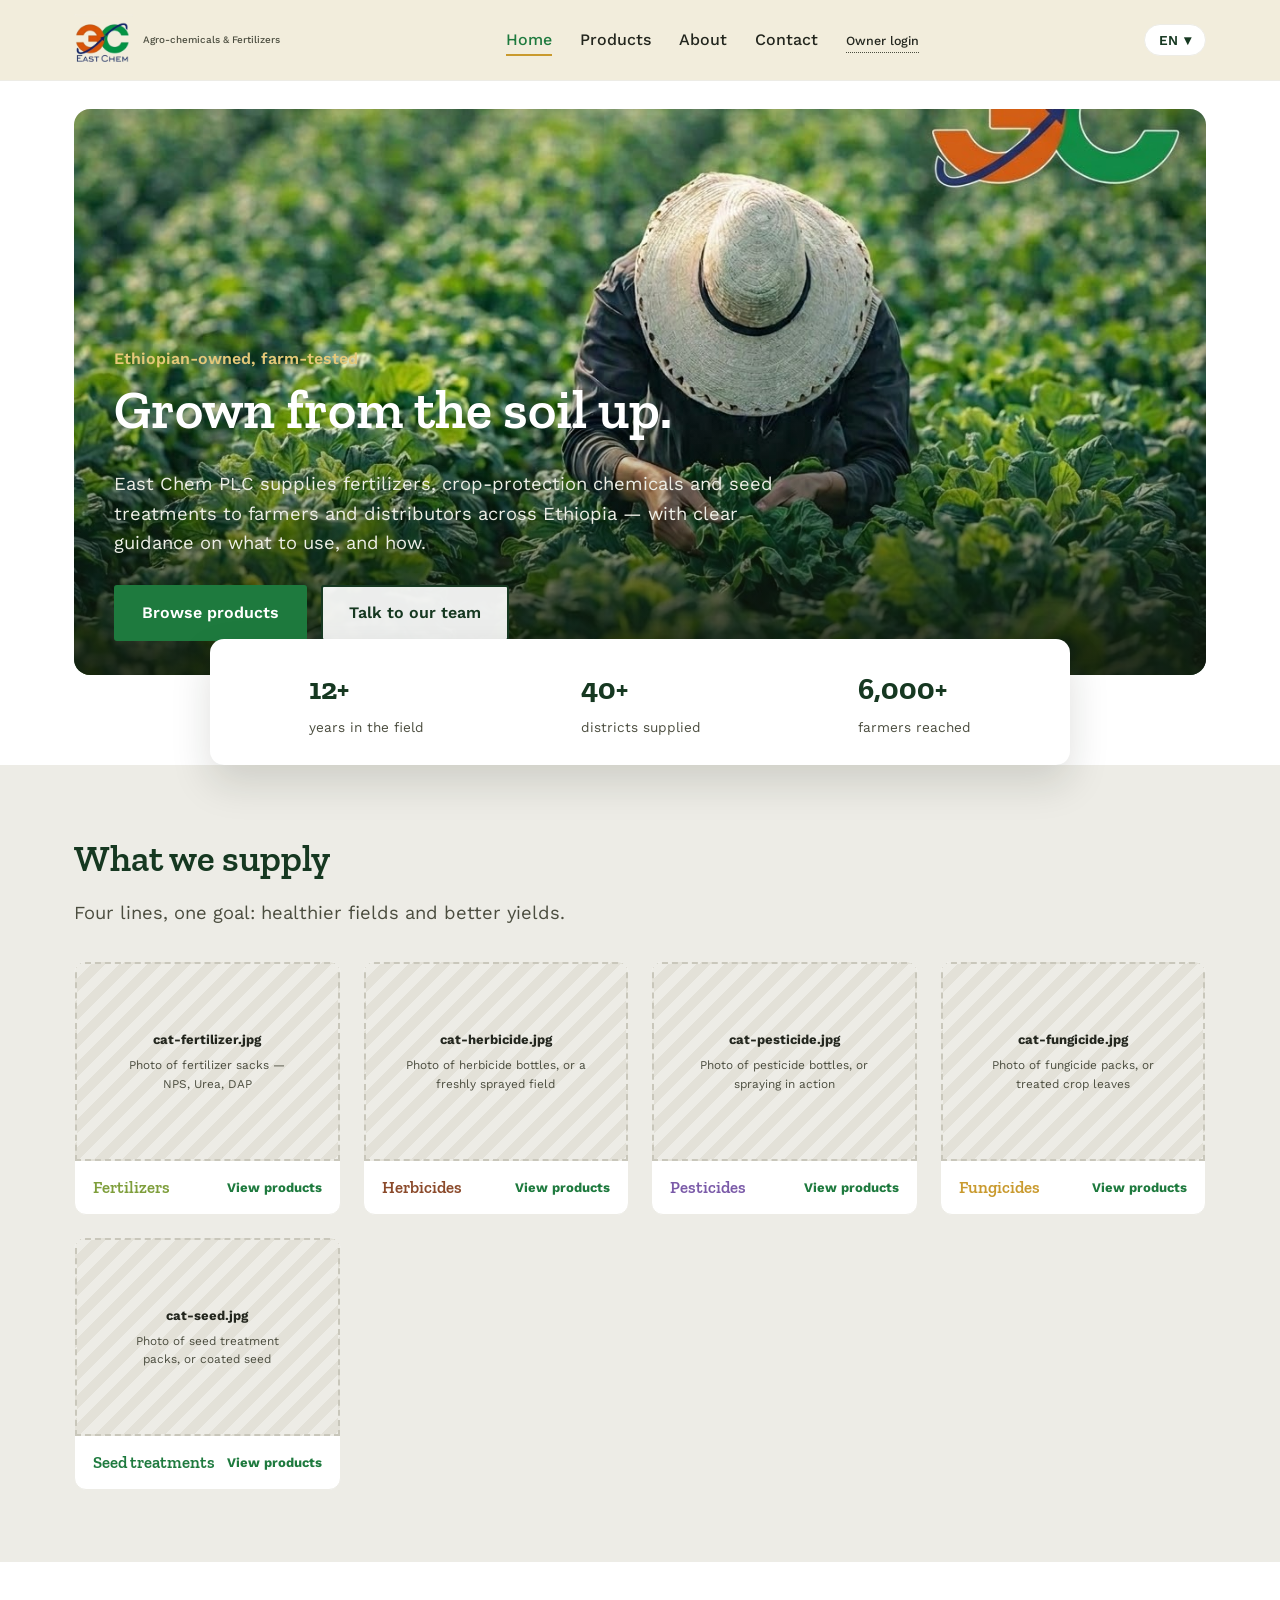
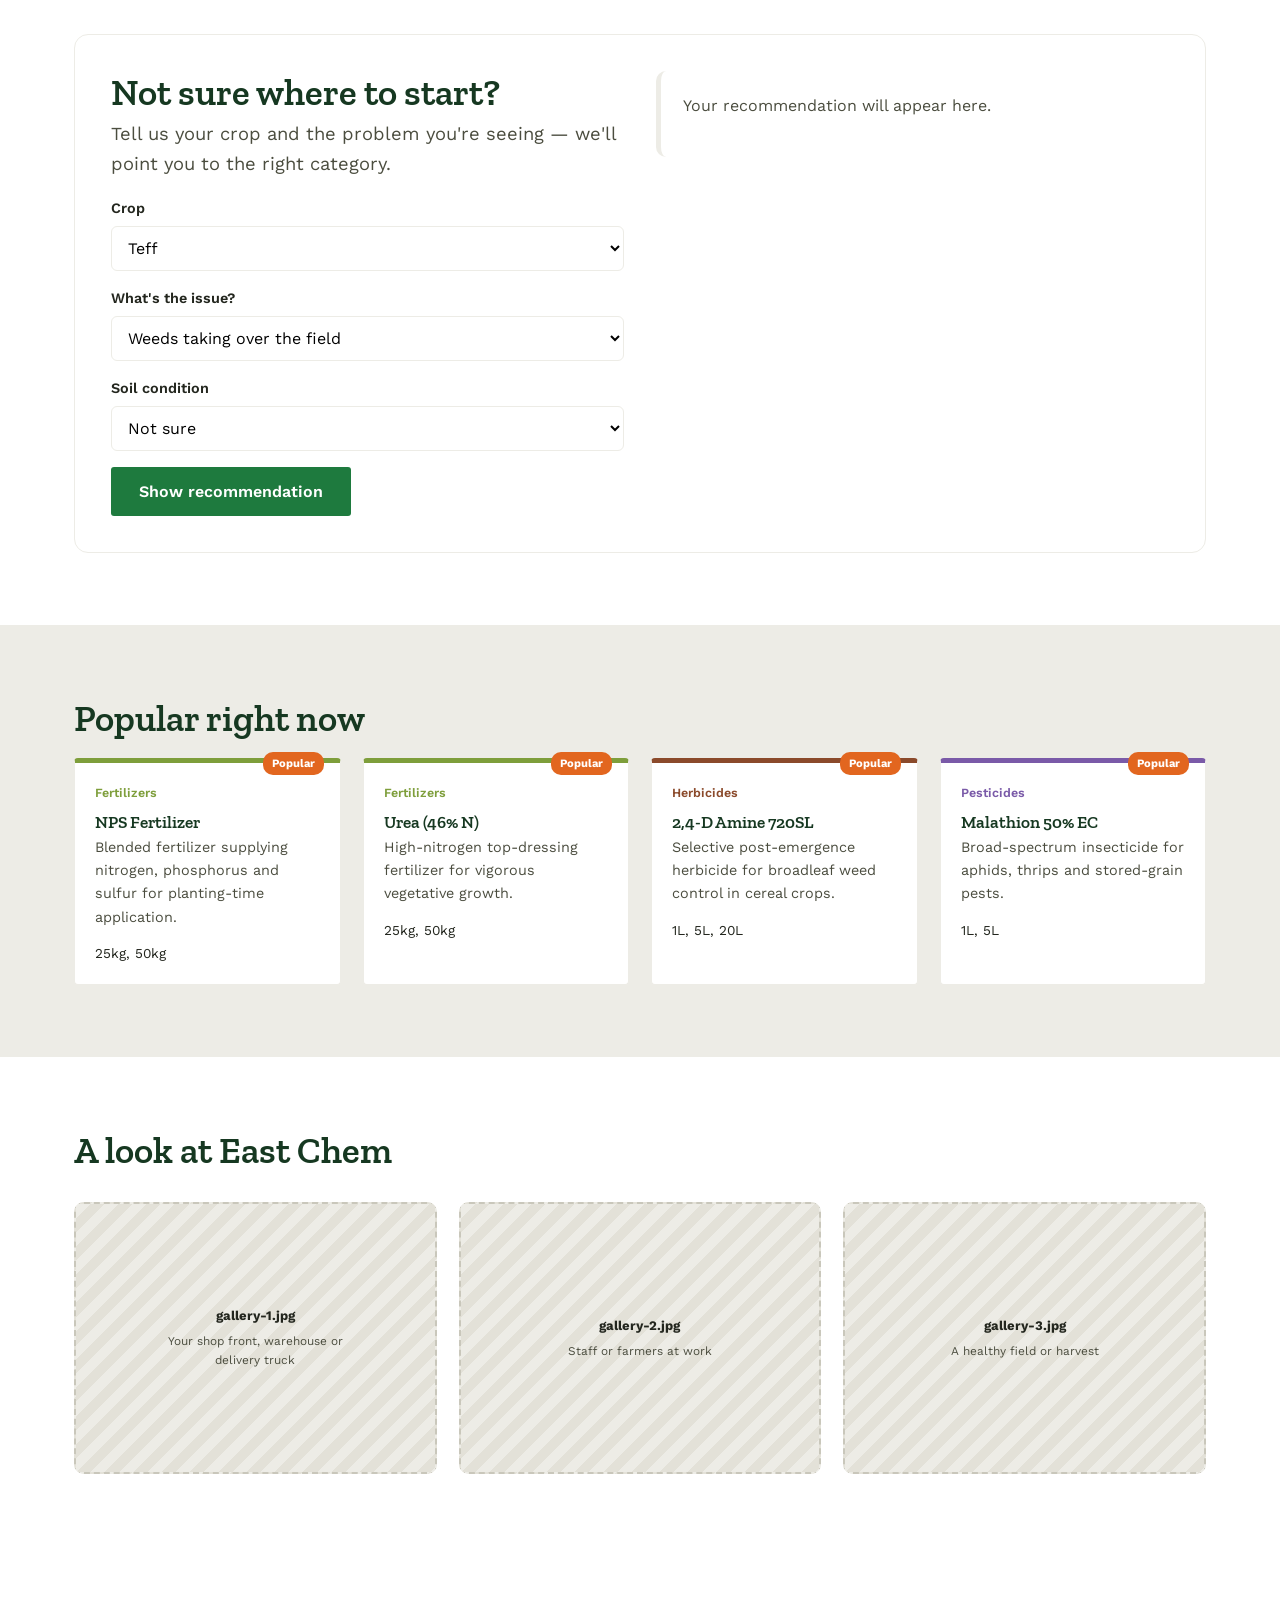
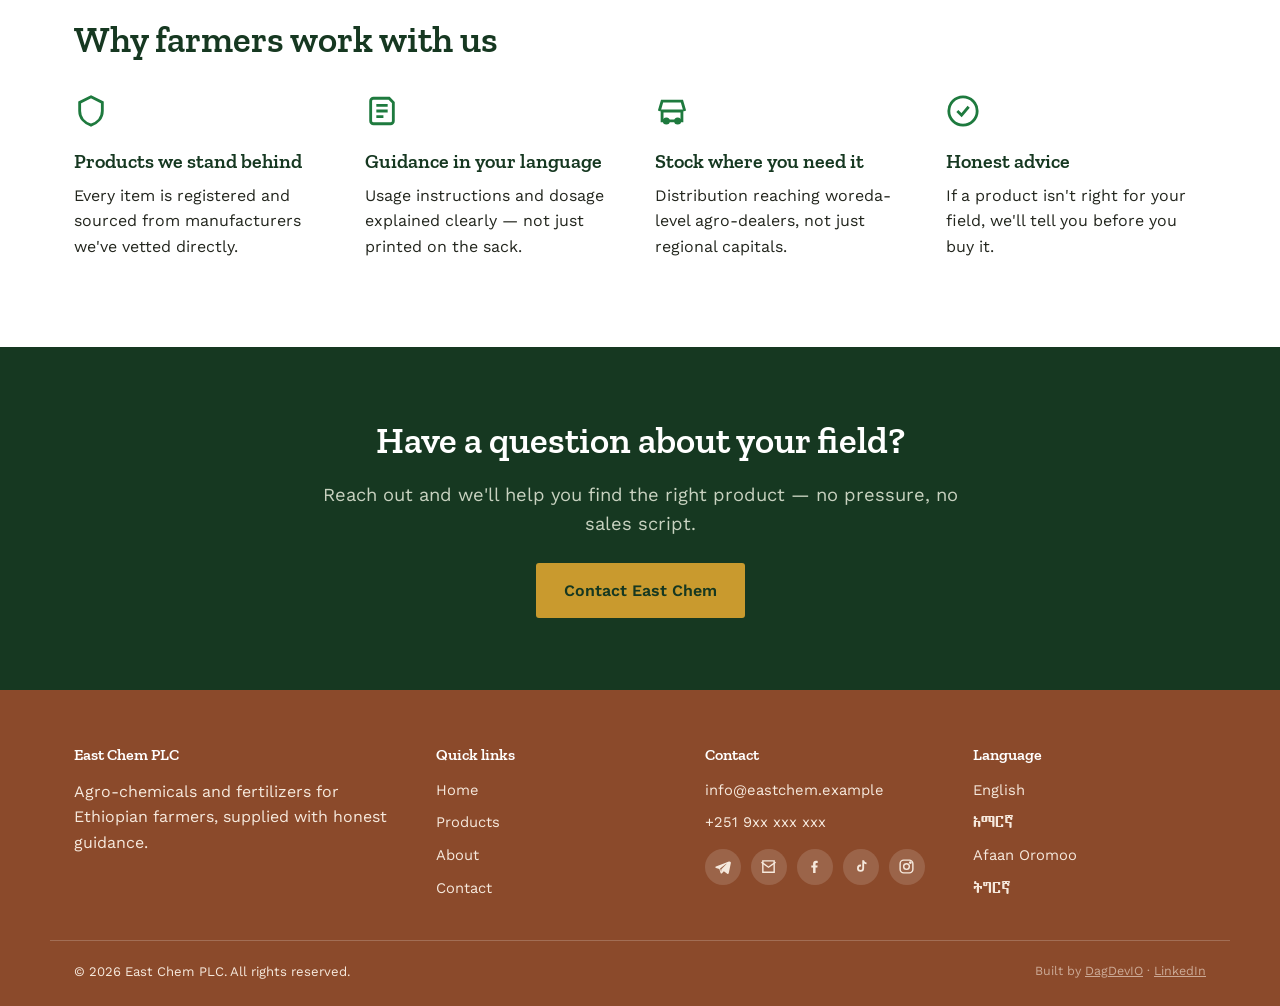
==== commit 1ef4154c: "Add files via upload" ====
--- a/index.html
+++ b/index.html
@@ -62,48 +62,7 @@
   <div class="container">
     <h2 data-i18n="cat_heading">What we supply</h2>
     <p class="lede" data-i18n="cat_sub">Four lines, one goal: healthier fields and better yields.</p>
-    <div class="cat-photo-grid">
-      <a href="products.html?cat=fertilizer" class="cat-photo-card">
-        <div class="img-slot" data-slot="cat-fertilizer.jpg">
-          <img src="cat-fertilizer.jpg" alt="" onerror="this.parentElement.classList.add('img-missing')">
-          <div class="img-slot-hint"><b>cat-fertilizer.jpg</b><span data-i18n="slot_cat_fert">Photo of fertilizer sacks — NPS, Urea, DAP</span></div>
-        </div>
-        <div class="cat-photo-label">
-          <h3 data-i18n="cat_fert_t">Fertilizers</h3>
-          <span data-i18n="strip_view">View products</span>
-        </div>
-      </a>
-      <a href="products.html?cat=herbicide" class="cat-photo-card">
-        <div class="img-slot" data-slot="cat-herbicide.jpg">
-          <img src="cat-herbicide.jpg" alt="" onerror="this.parentElement.classList.add('img-missing')">
-          <div class="img-slot-hint"><b>cat-herbicide.jpg</b><span data-i18n="slot_cat_herb">Photo of herbicide bottles, or a freshly sprayed field</span></div>
-        </div>
-        <div class="cat-photo-label">
-          <h3 data-i18n="cat_herb_t">Herbicides</h3>
-          <span data-i18n="strip_view">View products</span>
-        </div>
-      </a>
-      <a href="products.html?cat=pesticide" class="cat-photo-card">
-        <div class="img-slot" data-slot="cat-pesticide.jpg">
-          <img src="cat-pesticide.jpg" alt="" onerror="this.parentElement.classList.add('img-missing')">
-          <div class="img-slot-hint"><b>cat-pesticide.jpg</b><span data-i18n="slot_cat_pest">Photo of pesticide bottles, or spraying in action</span></div>
-        </div>
-        <div class="cat-photo-label">
-          <h3 data-i18n="cat_pest_t">Pesticides</h3>
-          <span data-i18n="strip_view">View products</span>
-        </div>
-      </a>
-      <a href="products.html?cat=fungicide" class="cat-photo-card">
-        <div class="img-slot" data-slot="cat-fungicide.jpg">
-          <img src="cat-fungicide.jpg" alt="" onerror="this.parentElement.classList.add('img-missing')">
-          <div class="img-slot-hint"><b>cat-fungicide.jpg</b><span data-i18n="slot_cat_fung">Photo of fungicide packs, or treated crop leaves</span></div>
-        </div>
-        <div class="cat-photo-label">
-          <h3 data-i18n="cat_fung_t">Fungicides</h3>
-          <span data-i18n="strip_view">View products</span>
-        </div>
-      </a>
-    </div>
+    <div class="cat-photo-grid" id="category-grid"></div>
   </div>
 </section>
 
@@ -117,31 +76,31 @@
           <div class="field">
             <label for="adv-crop" data-i18n="adv_crop">Crop</label>
             <select id="adv-crop" name="crop">
-              <option value="teff">Teff</option>
-              <option value="maize">Maize</option>
-              <option value="wheat">Wheat</option>
-              <option value="barley">Barley</option>
-              <option value="sorghum">Sorghum</option>
-              <option value="vegetables">Vegetables</option>
+              <option value="teff" data-i18n="crop_teff">Teff</option>
+              <option value="maize" data-i18n="crop_maize">Maize</option>
+              <option value="wheat" data-i18n="crop_wheat">Wheat</option>
+              <option value="barley" data-i18n="crop_barley">Barley</option>
+              <option value="sorghum" data-i18n="crop_sorghum">Sorghum</option>
+              <option value="vegetables" data-i18n="crop_vegetables">Vegetables</option>
             </select>
           </div>
           <div class="field">
             <label for="adv-concern" data-i18n="adv_concern">What's the issue?</label>
             <select id="adv-concern" name="concern">
-              <option value="weeds">Weeds taking over the field</option>
-              <option value="insects">Insects or pests on the crop</option>
-              <option value="fungal">Leaf spots or fungal disease</option>
-              <option value="fertility">Low soil fertility / poor growth</option>
-              <option value="seedborne">Protecting seed before sowing</option>
+              <option value="weeds" data-i18n="concern_weeds">Weeds taking over the field</option>
+              <option value="insects" data-i18n="concern_insects">Insects or pests on the crop</option>
+              <option value="fungal" data-i18n="concern_fungal">Leaf spots or fungal disease</option>
+              <option value="fertility" data-i18n="concern_fertility">Low soil fertility / poor growth</option>
+              <option value="seedborne" data-i18n="concern_seedborne">Protecting seed before sowing</option>
             </select>
           </div>
           <div class="field">
             <label for="adv-soil" data-i18n="adv_soil">Soil condition</label>
             <select id="adv-soil" name="soil">
-              <option value="unsure">Not sure</option>
-              <option value="sandy">Sandy, drains fast</option>
-              <option value="clay">Heavy / clay soil</option>
-              <option value="loamy">Balanced / loamy</option>
+              <option value="unsure" data-i18n="soil_unsure">Not sure</option>
+              <option value="sandy" data-i18n="soil_sandy">Sandy, drains fast</option>
+              <option value="clay" data-i18n="soil_clay">Heavy / clay soil</option>
+              <option value="loamy" data-i18n="soil_loamy">Balanced / loamy</option>
             </select>
           </div>
           <button type="submit" class="btn btn-primary" data-i18n="adv_btn">Show recommendation</button>
@@ -184,6 +143,14 @@
         </div>
       </div>
     </div>
+  </div>
+</section>
+
+<section class="band band-alt">
+  <div class="container">
+    <h2 data-i18n="test_h">What farmers say</h2>
+    <p class="lede" data-i18n="test_sub">Real results, in their own words.</p>
+    <div class="testimonial-grid" id="testimonials-grid"></div>
   </div>
 </section>
 
@@ -244,6 +211,7 @@
         <li>info@eastchem.example</li>
         <li>+251 9xx xxx xxx</li>
       </ul>
+      <div class="social-row" id="social-icons"></div>
     </div>
     <div>
       <h4>Language</h4>
@@ -252,6 +220,7 @@
   </div>
   <div class="container footer-bottom">
     <span>© <span id="year"></span> East Chem PLC. <span data-i18n="f_rights">All rights reserved.</span></span>
+    <span class="watermark">Built by <a href="https://t.me/dagdevio" target="_blank" rel="noopener">DagDevIO</a> · <a href="https://www.linkedin.com/in/dagim-aklilu-478b76357" target="_blank" rel="noopener">LinkedIn</a></span>
   </div>
 </footer>
 
@@ -263,7 +232,9 @@
 </div>
 
 <script src="i18n.js"></script>
+<script src="categories-data.js"></script>
 <script src="products-data.js"></script>
+<script src="extras-data.js"></script>
 <script src="main.js"></script>
 <script>
   document.getElementById("year").textContent = new Date().getFullYear();
--- a/style.css
+++ b/style.css
@@ -4,7 +4,18 @@
    parchment, canopy green, turned-soil rust, harvest gold.
    ========================================================= */
 
-@import url('https://fonts.googleapis.com/css2?family=Zilla+Slab:wght@400;500;600;700&family=Work+Sans:wght@400;500;600;700&family=Noto+Sans+Ethiopic:wght@400;500;600;700&display=swap');
+@import url('https://fonts.googleapis.com/css2?family=Zilla+Slab:wght@400;500;600;700&family=Work+Sans:wght@400;500;600;700&display=swap');
+
+@font-face{
+  font-family:'Balderasu';
+  src:url('balderasu.ttf') format('truetype');
+  font-display:swap;
+}
+@font-face{
+  font-family:'Yebse';
+  src:url('yebse.ttf') format('truetype');
+  font-display:swap;
+}
 
 :root{
   --cream:      #FFFFFF;
@@ -22,8 +33,8 @@
   --orange:     #E2661F;
   --navy:       #1B2A6B;
 
-  --font-head: 'Zilla Slab', 'Noto Sans Ethiopic', serif;
-  --font-body: 'Work Sans', 'Noto Sans Ethiopic', sans-serif;
+  --font-head: 'Zilla Slab', 'Balderasu', serif;
+  --font-body: 'Work Sans', 'Yebse', sans-serif;
 
   --max: 1180px;
   --radius: 6px;
@@ -168,8 +179,8 @@
   position:relative; background:var(--cream-deep); overflow:hidden;
   display:block; border-radius:10px;
 }
-.img-slot img{ width:100%; height:100%; object-fit:cover; display:block; transition:transform .35s ease; }
-.img-slot.img-missing img{ display:none; }
+.img-slot img, .img-slot video{ width:100%; height:100%; object-fit:cover; display:block; transition:transform .35s ease; }
+.img-slot.img-missing img, .img-slot.img-missing video{ display:none; }
 .img-slot-hint{
   display:none; position:absolute; inset:0; flex-direction:column; gap:6px;
   align-items:center; justify-content:center; text-align:center; padding:18px;
@@ -270,7 +281,9 @@
   transition:box-shadow .2s ease;
 }
 .product-card:hover{ box-shadow:0 12px 26px rgba(43,67,39,.12); }
-.product-card-img{ width:calc(100% + 40px); margin:-20px -20px 14px; height:140px; object-fit:cover; border-radius:0; }
+.product-card-img-wrap{ width:calc(100% + 40px); margin:-20px -20px 14px; height:140px; border-radius:0; }
+.product-card-img-wrap .img-slot-hint{ padding:6px; }
+.product-card-img-wrap .img-slot-hint span{ display:none; }
 .product-card .tag{
   position:absolute; top:-11px; right:16px; background:var(--orange); color:#fff;
   font-size:.7rem; font-weight:700; padding:3px 9px; border-radius:10px;
@@ -331,6 +344,22 @@
 .footer h4{ font-family:var(--font-head); color:#fff; margin-bottom:14px; font-size:1rem; }
 .footer ul{ list-style:none; padding:0; margin:0; display:flex; flex-direction:column; gap:9px; font-size:.92rem; }
 .footer-bottom{ margin-top:40px; padding-top:20px; border-top:1px solid rgba(255,255,255,.2); font-size:.82rem; display:flex; justify-content:space-between; flex-wrap:wrap; gap:10px; }
+.watermark{ opacity:.6; font-size:.78rem; }
+.watermark a{ color:inherit; text-decoration:underline; }
+.social-row{ display:flex; gap:10px; margin-top:14px; }
+.social-icon{ width:36px; height:36px; border-radius:50%; background:rgba(255,255,255,.14); display:flex; align-items:center; justify-content:center; color:inherit; transition:background .2s ease; }
+.social-icon svg{ width:17px; height:17px; }
+.social-icon:hover{ background:rgba(255,255,255,.3); }
+
+/* ---------- farmer story testimonials ---------- */
+.testimonial-grid{ display:grid; grid-template-columns:repeat(auto-fit,minmax(240px,1fr)); gap:22px; margin-top:30px; }
+.testimonial-card{ background:var(--paper); border:1px solid var(--cream-deep); border-radius:12px; padding:18px; }
+.testimonial-quote{ font-style:italic; color:var(--ink-soft); margin:14px 0 8px; }
+.testimonial-name{ font-weight:700; color:var(--canopy-deep); margin:0; }
+
+/* ---------- designer credit ---------- */
+.credit-line{ opacity:.85; }
+.credit-line a{ text-decoration:underline; }
 
 /* ---------- about / contact ---------- */
 .split{ display:grid; grid-template-columns:1fr 1fr; gap:48px; align-items:start; }
@@ -351,6 +380,8 @@
 .admin-table th,.admin-table td{ text-align:left; padding:12px 14px; border-bottom:1px solid var(--cream-deep); font-size:.92rem; vertical-align:top; }
 .admin-table th{ background:var(--cream-deep); font-family:var(--font-head); }
 .admin-form{ background:var(--paper); border:1px solid var(--cream-deep); border-radius:12px; padding:28px; margin-bottom:30px; }
+.admin-section-h{ display:flex; justify-content:space-between; align-items:center; margin:44px 0 16px; }
+.admin-section-h h2{ margin:0; }
 .admin-form .grid2{ display:grid; grid-template-columns:1fr 1fr; gap:0 20px; }
 .lang-tab-bar{ display:flex; gap:8px; margin-bottom:14px; }
 .lang-tab{ padding:6px 14px; border-radius:16px; border:1px solid var(--cream-deep); background:var(--cream); cursor:pointer; font-size:.82rem; font-weight:600; }
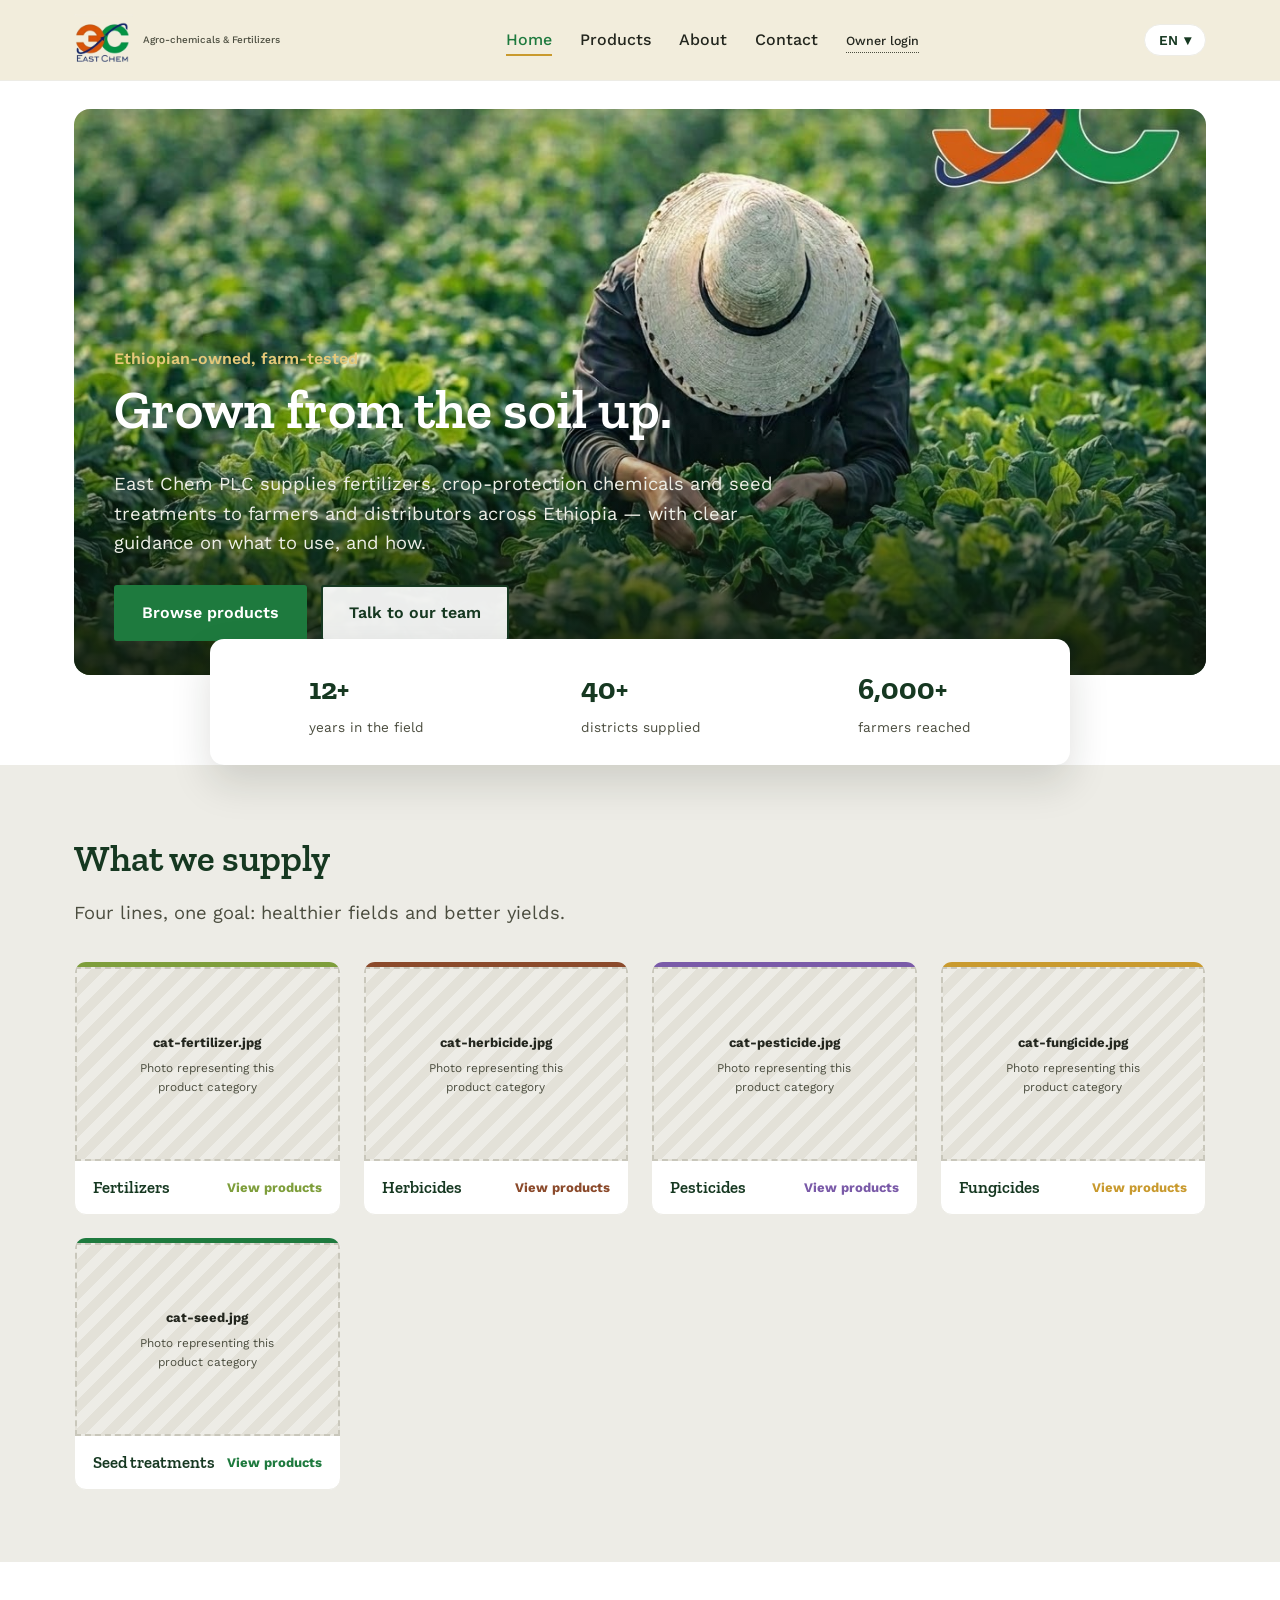
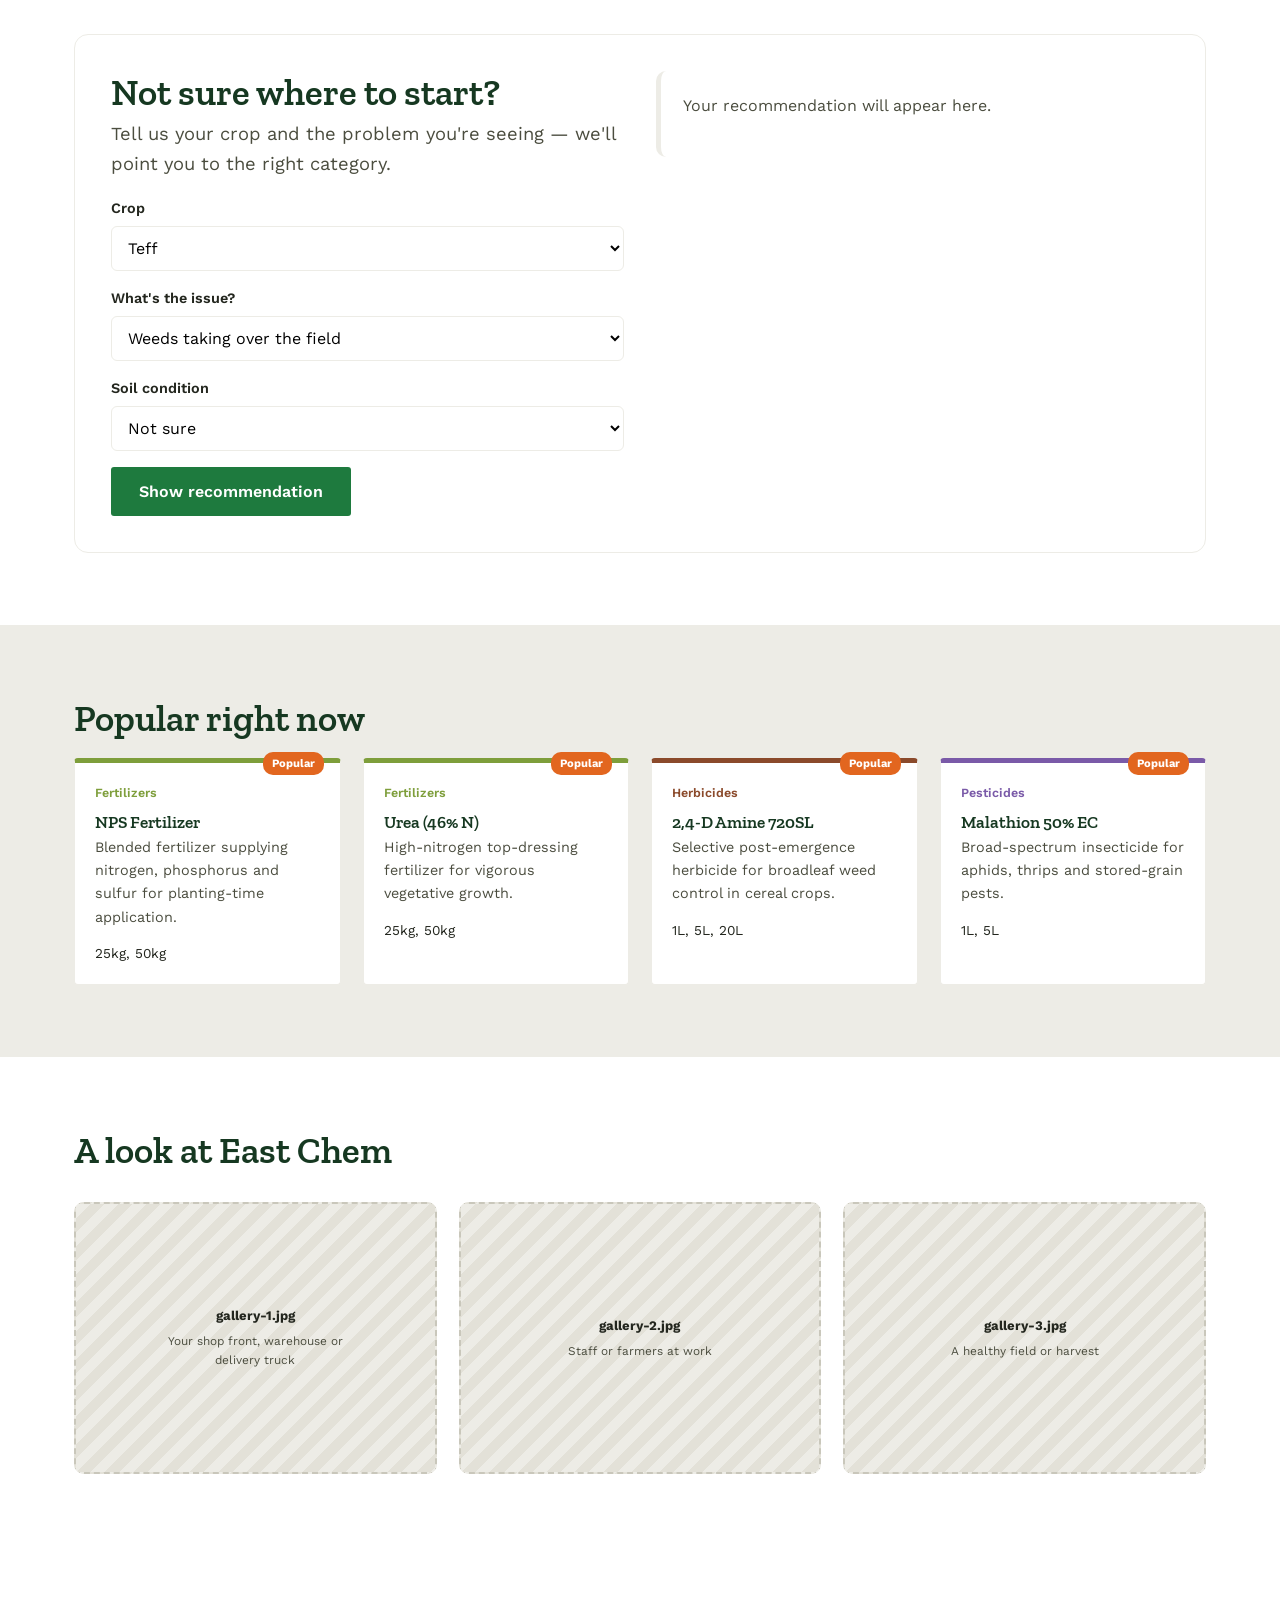
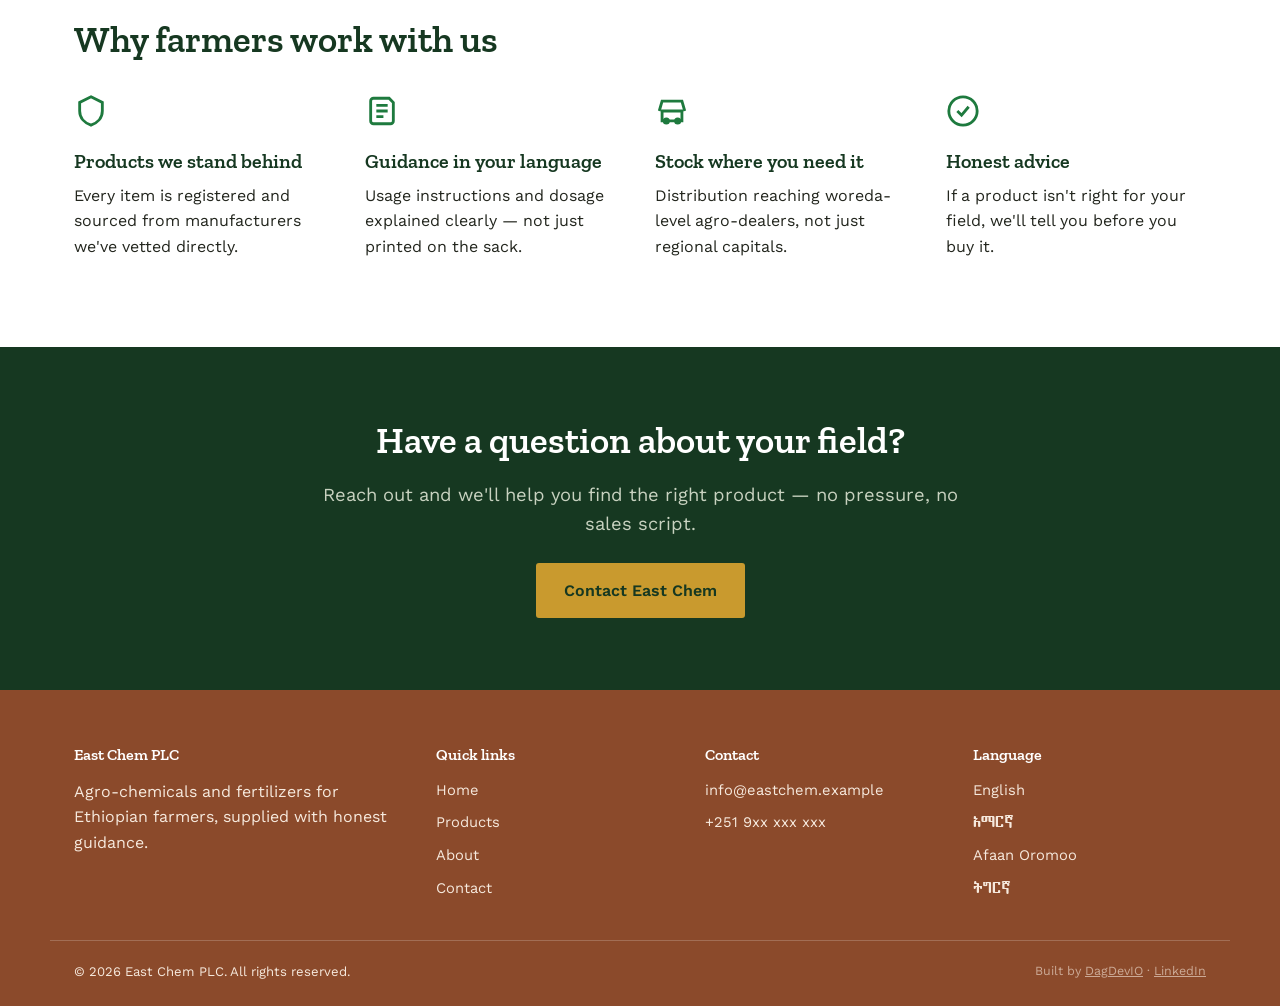
==== commit 63ceeae3: "Add files via upload" ====
--- a/index.html
+++ b/index.html
@@ -42,20 +42,16 @@
       <span data-i18n="slot_hero">Wide photo (1600px+) — your warehouse, a sack pile, or a green field</span>
     </div>
     <div class="hero-photo-overlay">
-      <p class="hero-eyebrow" data-i18n="hero_eyebrow">Ethiopian-owned, farm-tested</p>
-      <h1 data-i18n="hero_title">Grown from the soil up.</h1>
-      <p class="lede" data-i18n="hero_sub">East Chem PLC supplies fertilizers, crop-protection chemicals and seed treatments to farmers and distributors across Ethiopia — with clear guidance on what to use, and how.</p>
+      <p class="hero-eyebrow" id="hero-eyebrow">Ethiopian-owned, farm-tested</p>
+      <h1 id="hero-title">Grown from the soil up.</h1>
+      <p class="lede" id="hero-subtitle">East Chem PLC supplies fertilizers, crop-protection chemicals and seed treatments to farmers and distributors across Ethiopia — with clear guidance on what to use, and how.</p>
       <div class="hero-actions">
         <a href="products.html" class="btn btn-primary" data-i18n="hero_cta1">Browse products</a>
         <a href="contact.html" class="btn btn-outline" data-i18n="hero_cta2" style="background:rgba(255,255,255,.92)">Talk to our team</a>
       </div>
     </div>
   </div>
-  <div class="hero-stats-card">
-    <div class="stat"><b data-count="12" data-suffix="+">0</b><span data-i18n="stat1_l">years in the field</span></div>
-    <div class="stat"><b data-count="40" data-suffix="+">0</b><span data-i18n="stat2_l">districts supplied</span></div>
-    <div class="stat"><b data-count="6000" data-suffix="+">0</b><span data-i18n="stat3_l">farmers reached</span></div>
-  </div>
+  <div class="hero-stats-card" id="hero-stats-card"></div>
 </section>
 
 <section class="band band-alt">
@@ -146,7 +142,7 @@
   </div>
 </section>
 
-<section class="band band-alt">
+<section class="band band-alt" id="testimonials-section">
   <div class="container">
     <h2 data-i18n="test_h">What farmers say</h2>
     <p class="lede" data-i18n="test_sub">Real results, in their own words.</p>
@@ -231,10 +227,16 @@
   </div>
 </div>
 
+<script src="https://www.gstatic.com/firebasejs/10.12.0/firebase-app-compat.js"></script>
+<script src="https://www.gstatic.com/firebasejs/10.12.0/firebase-firestore-compat.js"></script>
+<script src="https://www.gstatic.com/firebasejs/10.12.0/firebase-storage-compat.js"></script>
+<script src="https://www.gstatic.com/firebasejs/10.12.0/firebase-auth-compat.js"></script>
+<script src="firebase-config.js"></script>
 <script src="i18n.js"></script>
 <script src="categories-data.js"></script>
 <script src="products-data.js"></script>
 <script src="extras-data.js"></script>
+<script src="content-data.js"></script>
 <script src="main.js"></script>
 <script>
   document.getElementById("year").textContent = new Date().getFullYear();
--- a/style.css
+++ b/style.css
@@ -285,9 +285,12 @@
 .product-card-img-wrap .img-slot-hint{ padding:6px; }
 .product-card-img-wrap .img-slot-hint span{ display:none; }
 .product-card .tag{
-  position:absolute; top:-11px; right:16px; background:var(--orange); color:#fff;
+  position:absolute; top:-11px; right:16px; color:#fff;
   font-size:.7rem; font-weight:700; padding:3px 9px; border-radius:10px;
 }
+.product-card .tag.tag-on-image{ top:10px; right:10px; }
+.tag-popular{ background:var(--orange); }
+.tag-new{ background:var(--canopy); }
 .product-card h3{ margin-bottom:4px; font-size:1.08rem; }
 .product-card .cat{ font-size:.78rem; color:var(--rust); font-weight:600; margin-bottom:10px; display:block; }
 .product-card p{ font-size:.9rem; color:var(--ink-soft); margin-bottom:14px; }
@@ -354,6 +357,7 @@
 /* ---------- farmer story testimonials ---------- */
 .testimonial-grid{ display:grid; grid-template-columns:repeat(auto-fit,minmax(240px,1fr)); gap:22px; margin-top:30px; }
 .testimonial-card{ background:var(--paper); border:1px solid var(--cream-deep); border-radius:12px; padding:18px; }
+.testimonial-media{ aspect-ratio:4/3; border-radius:8px; background:var(--cream-deep); }
 .testimonial-quote{ font-style:italic; color:var(--ink-soft); margin:14px 0 8px; }
 .testimonial-name{ font-weight:700; color:var(--canopy-deep); margin:0; }
 
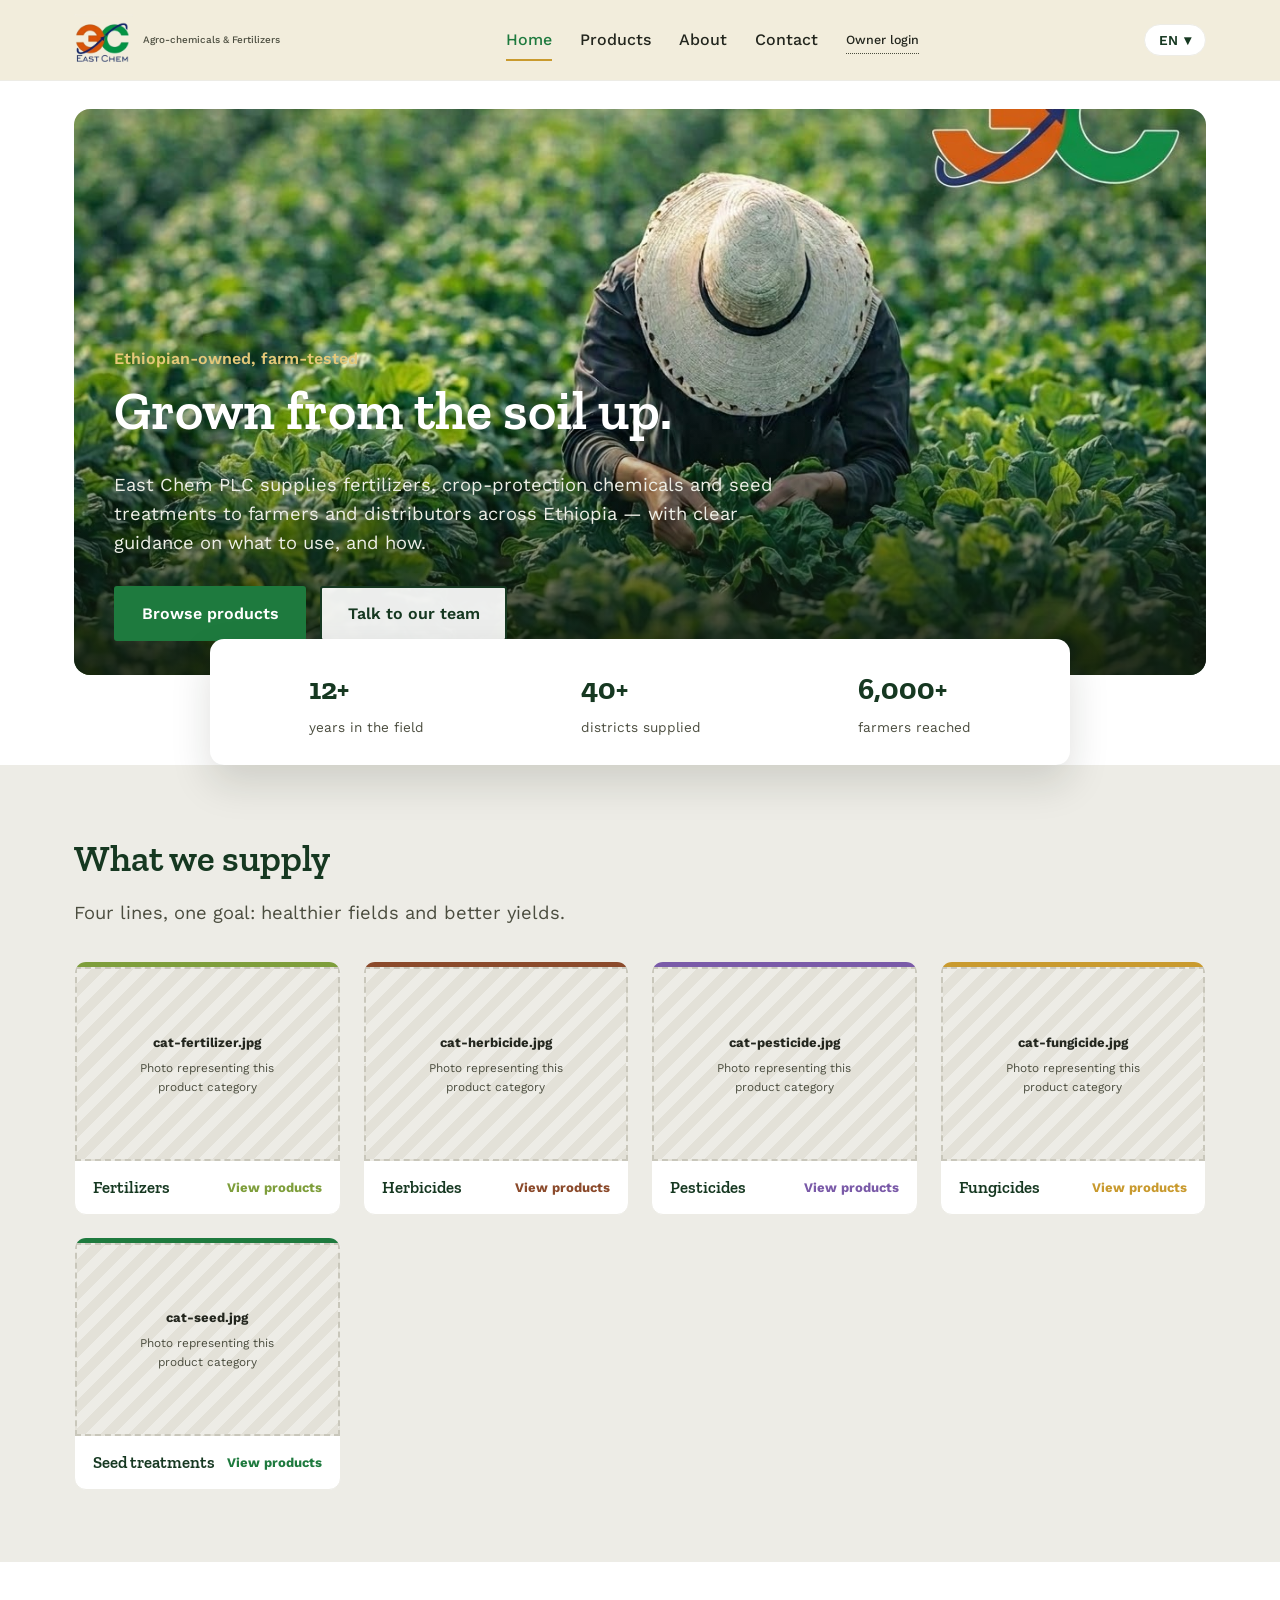
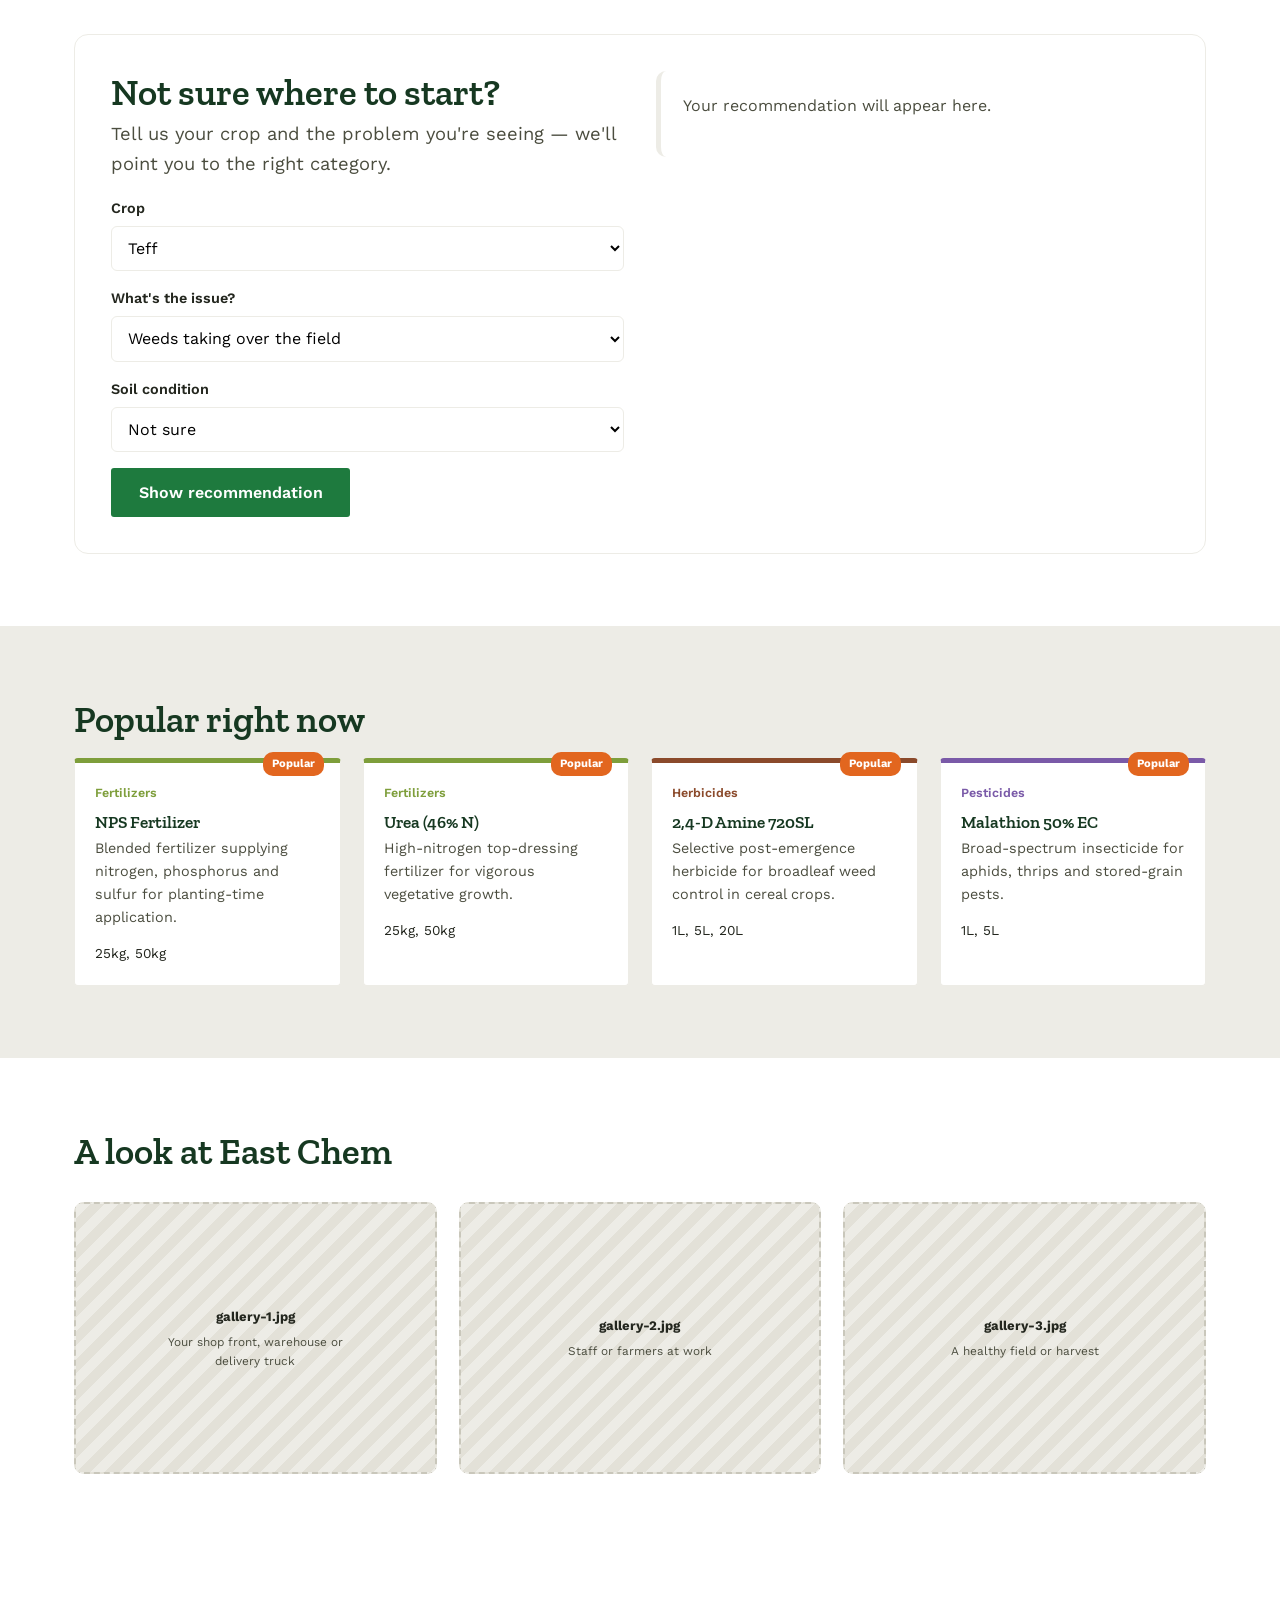
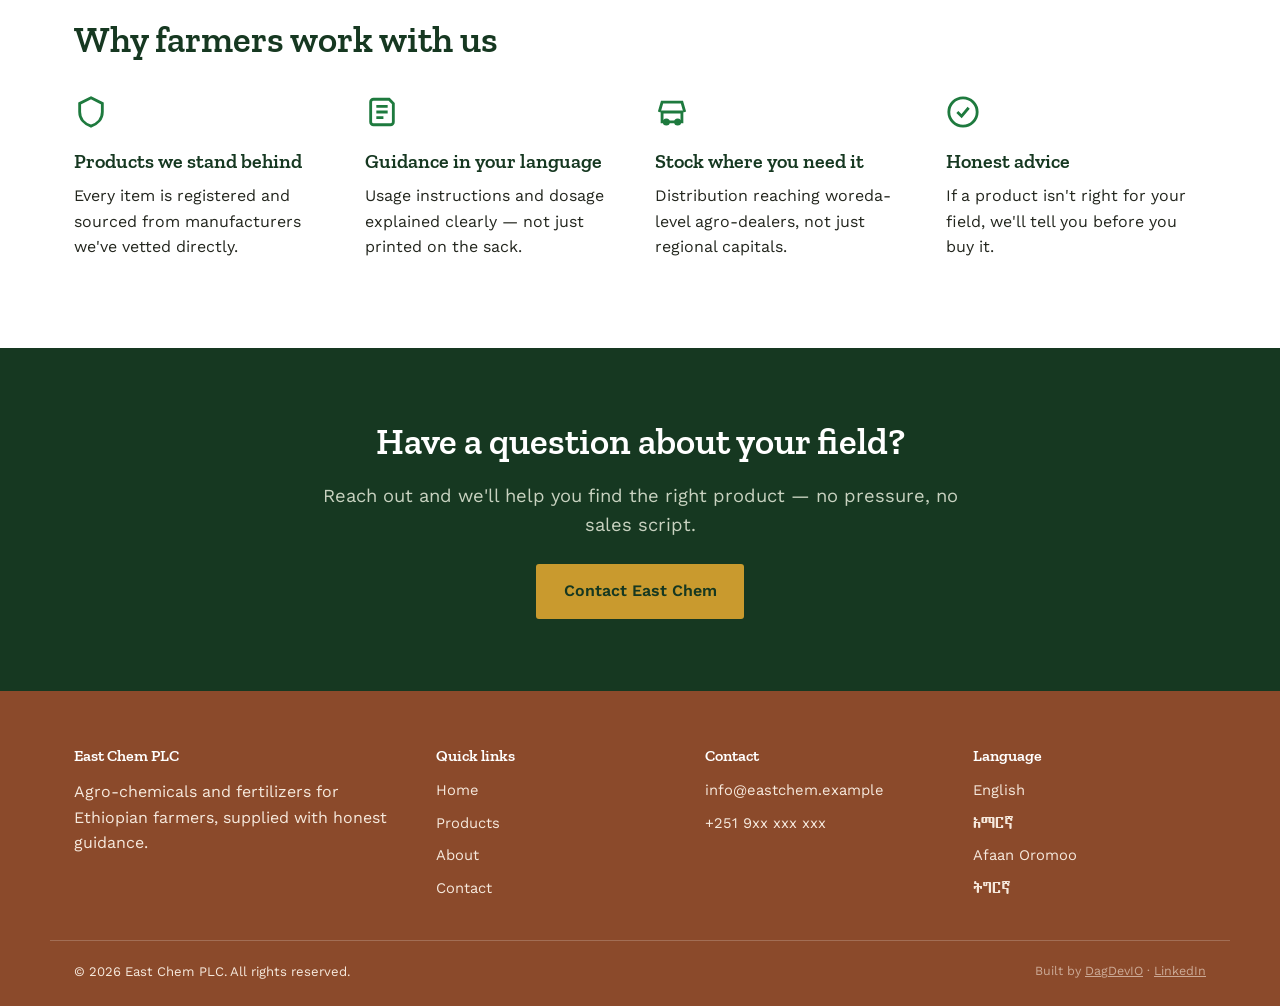
==== commit 9ffe308c: "Add files via upload" ====
--- a/index.html
+++ b/index.html
@@ -229,7 +229,6 @@
 
 <script src="https://www.gstatic.com/firebasejs/10.12.0/firebase-app-compat.js"></script>
 <script src="https://www.gstatic.com/firebasejs/10.12.0/firebase-firestore-compat.js"></script>
-<script src="https://www.gstatic.com/firebasejs/10.12.0/firebase-storage-compat.js"></script>
 <script src="https://www.gstatic.com/firebasejs/10.12.0/firebase-auth-compat.js"></script>
 <script src="firebase-config.js"></script>
 <script src="i18n.js"></script>
--- a/style.css
+++ b/style.css
@@ -41,7 +41,7 @@
 }
 
 *,*::before,*::after{ box-sizing:border-box; }
-html{ scroll-behavior:smooth; }
+html{ scroll-behavior:smooth; font-size:16px; }
 @media (prefers-reduced-motion: reduce){
   html{ scroll-behavior:auto; }
   *,*::before,*::after{ animation-duration:0.001ms !important; animation-iteration-count:1 !important; transition-duration:0.001ms !important; }
@@ -52,7 +52,7 @@
   background:var(--cream);
   color:var(--ink);
   font-family:var(--font-body);
-  font-size:16px;
+  font-size:1rem;
   line-height:1.6;
   -webkit-font-smoothing:antialiased;
 }
@@ -83,8 +83,8 @@
 
 /* ---------- buttons ---------- */
 .btn{
-  display:inline-flex; align-items:center; gap:8px;
-  padding:13px 26px;
+  display:inline-flex; align-items:center; gap:.5em;
+  padding:.8em 1.6em;
   border-radius:3px;
   font-weight:600;
   font-size:1rem;
@@ -121,7 +121,7 @@
 .brand-tag{ display:block; font-family:var(--font-body); font-size:.62rem; color:var(--ink-soft); font-weight:500; }
 
 .nav-links{ display:flex; align-items:center; gap:28px; list-style:none; margin:0; padding:0; }
-.nav-links a{ text-decoration:none; font-weight:500; color:var(--ink); position:relative; padding:4px 0; }
+.nav-links a{ text-decoration:none; font-weight:500; color:var(--ink); position:relative; padding:.3em 0; display:inline-block; }
 .nav-links a.active,.nav-links a:hover{ color:var(--canopy); }
 .nav-links a.active::after{
   content:""; position:absolute; left:0; right:0; bottom:-3px; height:2px; background:var(--gold);
@@ -130,9 +130,9 @@
 
 .lang-switch{ position:relative; }
 .lang-btn{
-  display:flex; align-items:center; gap:6px;
+  display:flex; align-items:center; gap:.4em;
   background:var(--paper); border:1px solid var(--cream-deep); border-radius:20px;
-  padding:7px 14px; cursor:pointer; font-weight:600; font-size:.85rem; color:var(--canopy-deep);
+  padding:.55em 1.05em; cursor:pointer; font-weight:600; font-size:.85rem; color:var(--canopy-deep);
 }
 .lang-menu{
   position:absolute; right:0; top:calc(100% + 8px);
@@ -142,7 +142,7 @@
 }
 .lang-menu.open{ display:flex; }
 .lang-menu button{
-  background:none; border:none; text-align:left; padding:9px 12px; border-radius:6px; cursor:pointer; font-size:.92rem; color:var(--ink);
+  background:none; border:none; text-align:left; padding:.6em .8em; border-radius:6px; cursor:pointer; font-size:.92rem; color:var(--ink);
 }
 .lang-menu button:hover{ background:var(--cream); }
 .lang-menu button[aria-current="true"]{ font-weight:700; color:var(--canopy); }
@@ -258,7 +258,7 @@
 .field{ margin-bottom:16px; }
 .field label{ display:block; font-weight:600; font-size:.9rem; margin-bottom:6px; }
 .field select, .field input, .field textarea{
-  width:100%; padding:11px 12px; border:1px solid var(--cream-deep); border-radius:6px;
+  width:100%; padding:.7em .75em; border:1px solid var(--cream-deep); border-radius:6px;
   font-family:inherit; font-size:1rem; background:var(--cream);
 }
 .advisor-result{
@@ -306,13 +306,13 @@
 /* ---------- filter tabs (products page) ---------- */
 .filter-bar{ display:flex; flex-wrap:wrap; gap:10px; margin-bottom:28px; }
 .filter-chip{
-  border:1px solid var(--cream-deep); background:var(--paper); padding:9px 16px; border-radius:20px;
+  border:1px solid var(--cream-deep); background:var(--paper); padding:.65em 1.15em; border-radius:20px;
   cursor:pointer; font-weight:600; font-size:.88rem; color:var(--ink-soft);
 }
 .filter-chip.active{ background:var(--canopy); color:var(--paper); border-color:var(--canopy); }
 .search-box{ position:relative; max-width:340px; margin-bottom:26px; }
-.search-box input{ width:100%; padding:11px 16px 11px 38px; border:1px solid var(--cream-deep); border-radius:20px; background:var(--paper); font-size:.95rem; }
-.search-box svg{ position:absolute; left:12px; top:50%; transform:translateY(-50%); width:16px; height:16px; opacity:.5; }
+.search-box input{ width:100%; padding:.7em 1em .7em 2.4em; border:1px solid var(--cream-deep); border-radius:20px; background:var(--paper); font-size:.95rem; }
+.search-box svg{ position:absolute; left:.8em; top:50%; transform:translateY(-50%); width:16px; height:16px; opacity:.5; }
 
 /* ---------- modal ---------- */
 .modal-backdrop{
@@ -408,16 +408,35 @@
   .hero-photo-media{ aspect-ratio:4/5; }
 }
 @media (max-width:760px){
+  body{ font-size:17px; }
   .nav-links{
     position:fixed; top:66px; left:0; right:0; background:var(--paper);
-    flex-direction:column; align-items:flex-start; padding:20px 24px; gap:18px;
+    flex-direction:column; align-items:flex-start; padding:20px 24px; gap:20px;
     border-bottom:1px solid var(--cream-deep);
     transform:translateY(-130%); transition:transform .25s ease; z-index:40;
   }
   .nav-links.open{ transform:translateY(0); }
-  .hamburger{ display:block; }
+  .nav-links a{ font-size:1.1rem; padding:.4em 0; }
+  .hamburger{ display:block; padding:10px; }
+  .hamburger span{ width:28px; height:3px; margin:6px 0; }
   .hero-stats{ gap:22px; }
   .footer-grid{ grid-template-columns:1fr; }
   .hero-photo-overlay{ padding:22px 20px; }
-  .hero-stats-card{ flex-direction:column; align-items:flex-start; margin-top:-24px; padding:20px 22px; }
-}
+  .hero-stats-card{ flex-direction:column; align-items:flex-start; margin-top:-24px; padding:20px 22px; gap:16px; }
+  .brand-logo{ height:44px; }
+  .product-card{ padding:1.1rem; }
+
+  /* bigger, easier-to-tap buttons and form fields */
+  .btn{ padding:16px 30px; font-size:1.05rem; line-height:1.25; min-height:48px; }
+  .btn-sm{ padding:11px 20px; font-size:.95rem; min-height:40px; }
+  .filter-chip{ padding:11px 20px; font-size:1rem; }
+  .lang-btn{ padding:10px 18px; font-size:.95rem; }
+  .field select, .field input, .field textarea{ padding:14px 14px; font-size:1.05rem; }
+  .search-box input{ padding:14px 16px 14px 42px; font-size:1.05rem; }
+
+  /* keep card labels from cramming title + link onto one tight row */
+  .cat-photo-label{ flex-direction:column; align-items:flex-start; gap:8px; }
+  .strip-go{ white-space:normal; }
+  .admin-form{ padding:1.3rem; }
+  .modal{ padding:1.5rem; }
+}
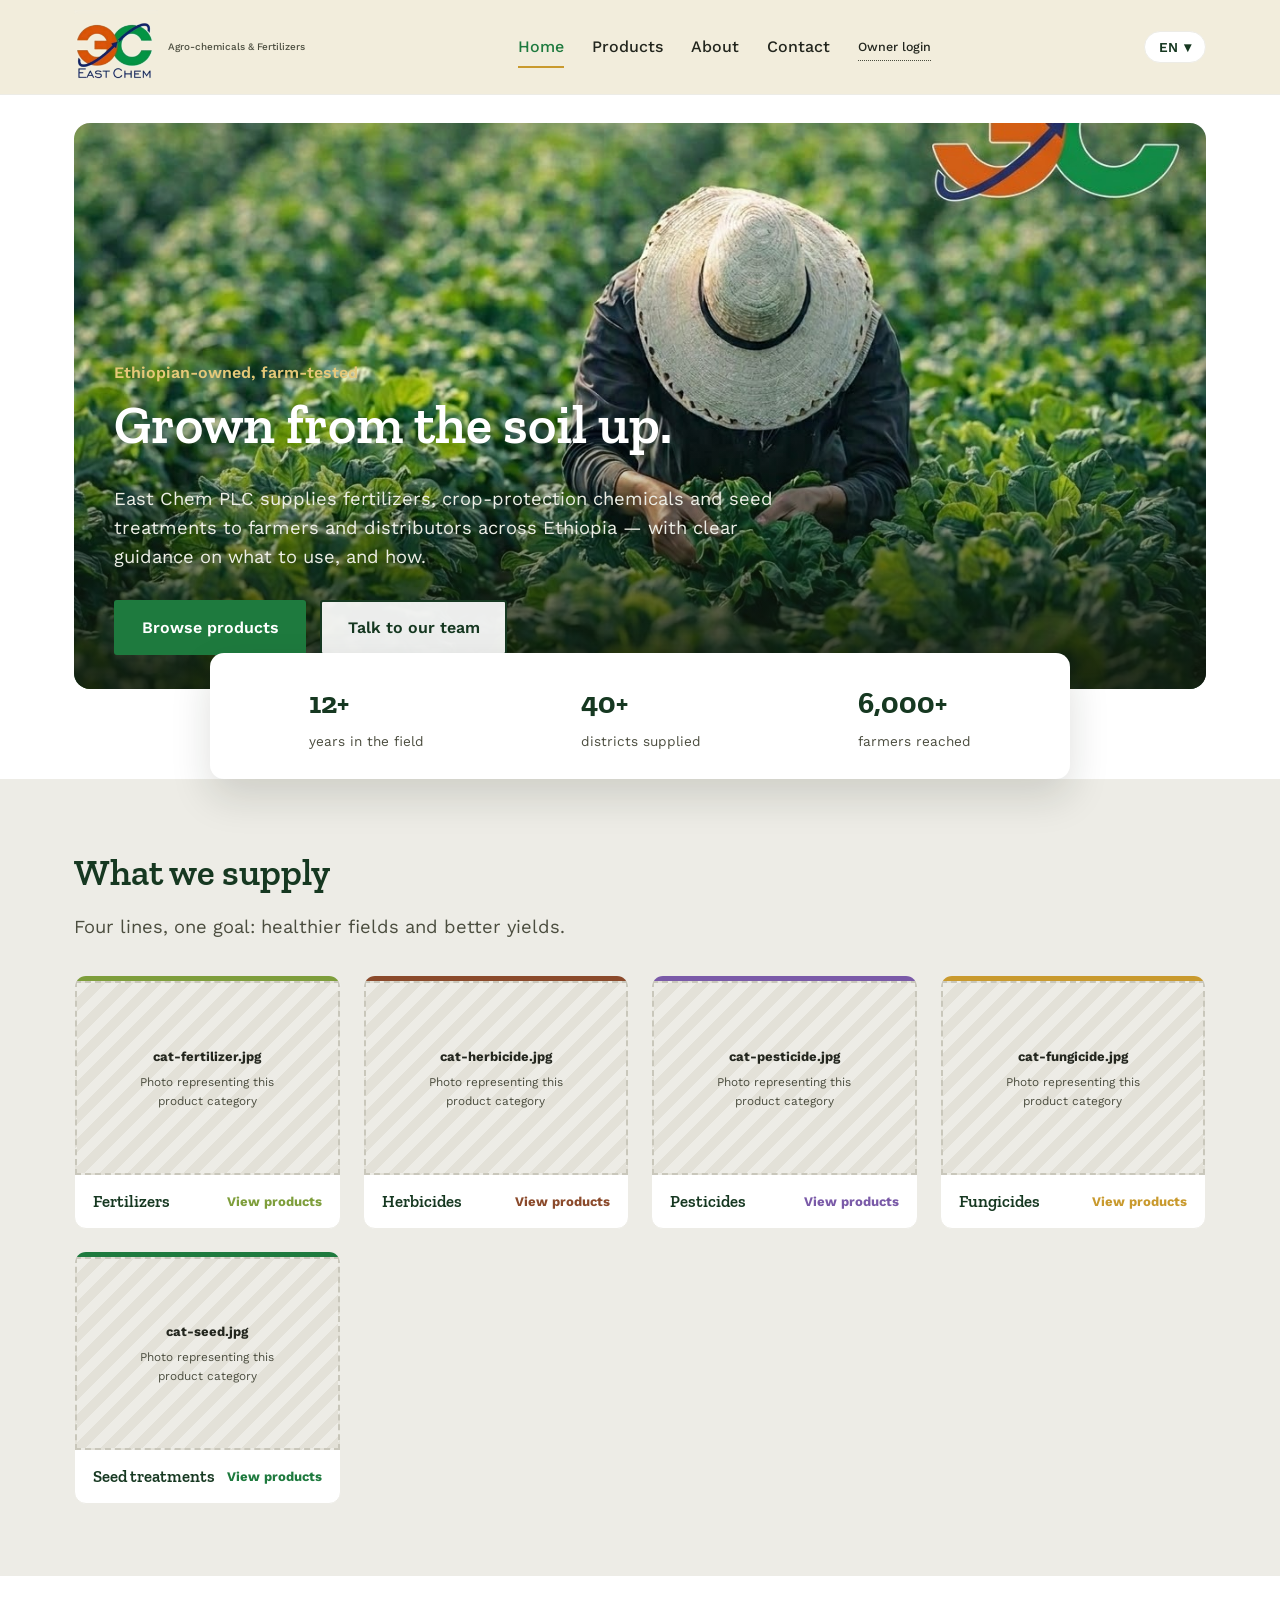
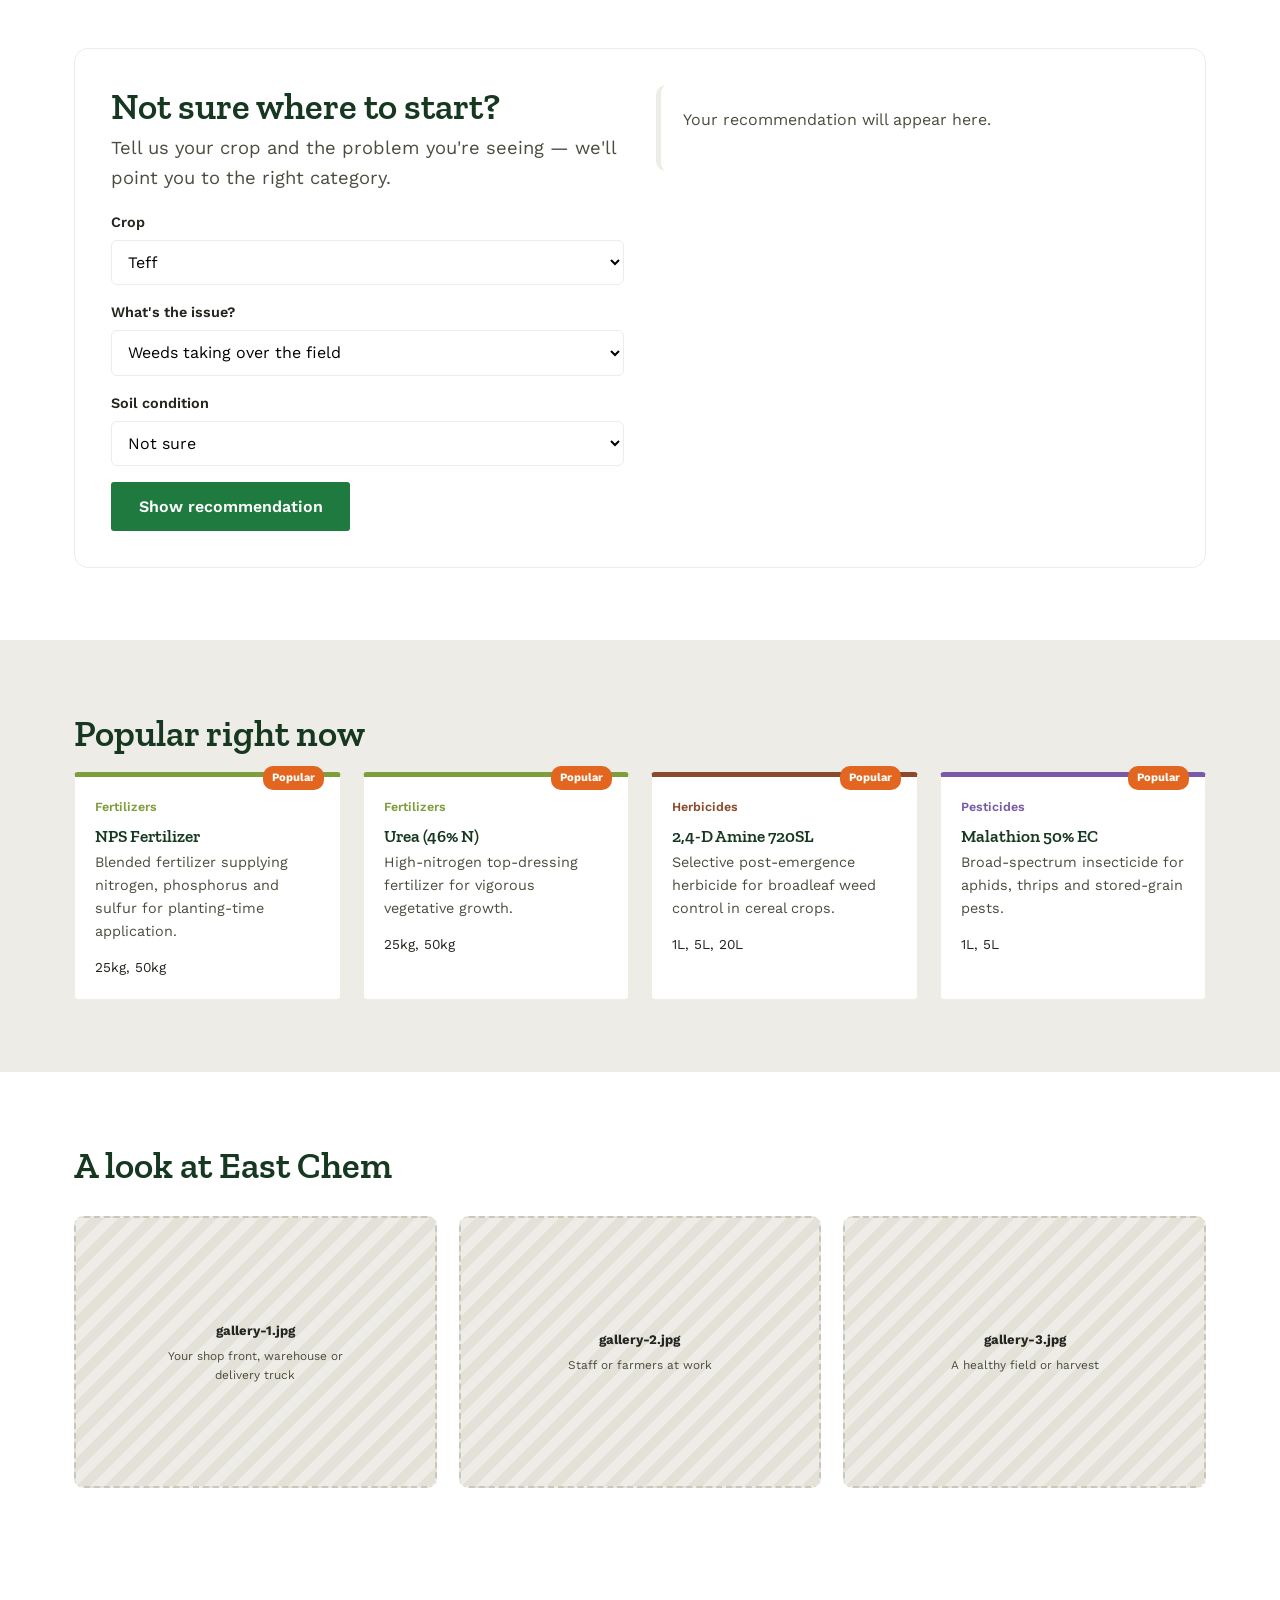
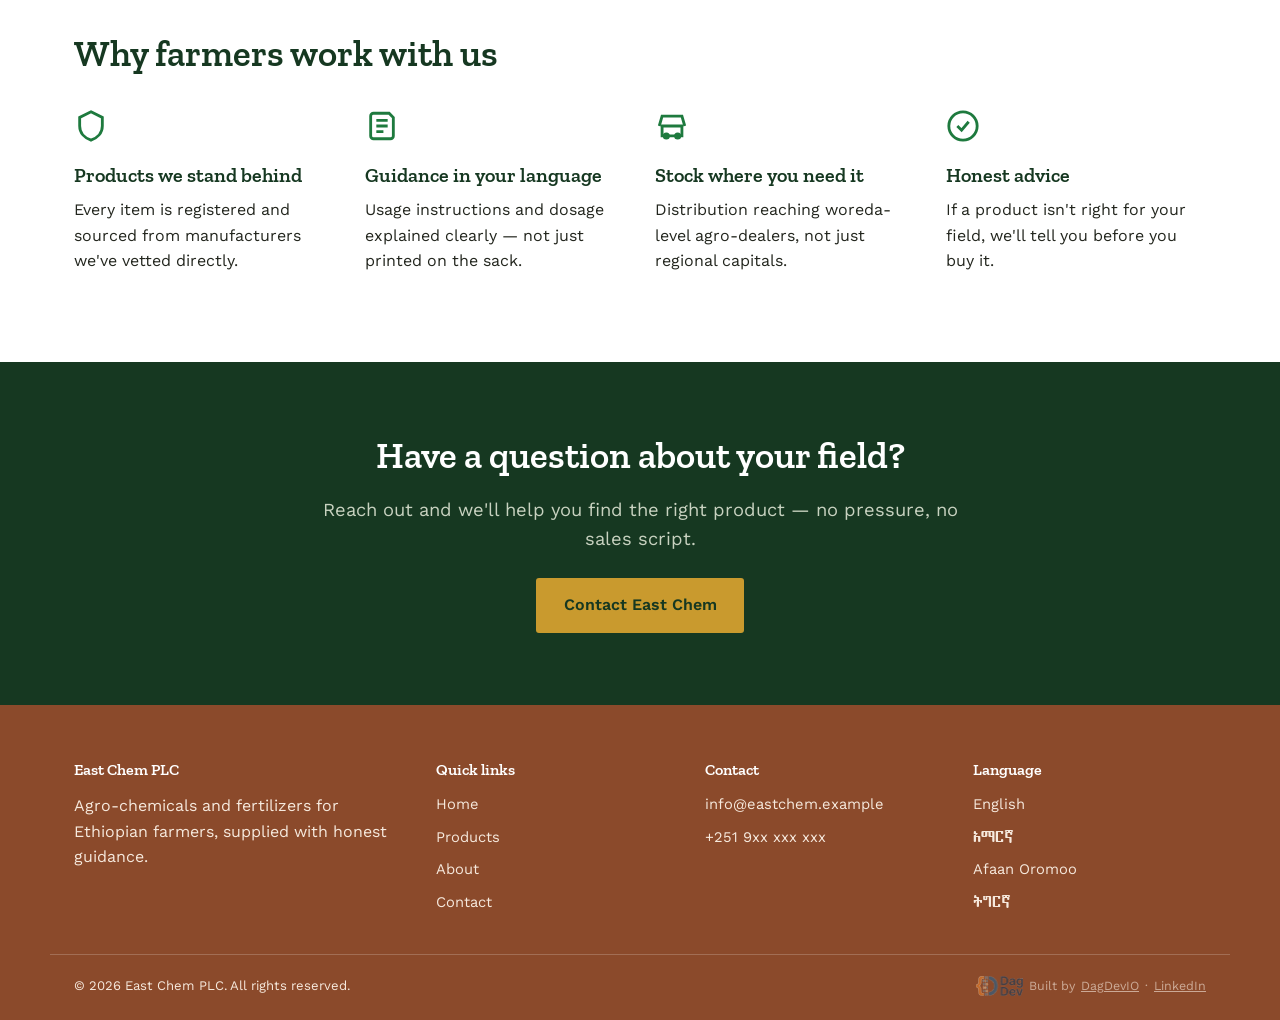
==== commit 87abd976: "Add files via upload" ====
--- a/index.html
+++ b/index.html
@@ -5,8 +5,30 @@
 <meta name="viewport" content="width=device-width, initial-scale=1.0">
 <title>East Chem PLC — Agro-chemicals & Fertilizers</title>
 <meta name="description" content="East Chem PLC supplies fertilizers, crop-protection chemicals and seed treatments to farmers and distributors across Ethiopia.">
+<link rel="canonical" href="https://east-chem-plc.vercel.app/">
+<meta property="og:type" content="website">
+<meta property="og:site_name" content="East Chem PLC">
+<meta property="og:title" content="East Chem PLC — Agro-chemicals & Fertilizers">
+<meta property="og:description" content="East Chem PLC supplies fertilizers, crop-protection chemicals and seed treatments to farmers and distributors across Ethiopia.">
+<meta property="og:url" content="https://east-chem-plc.vercel.app/">
+<meta property="og:image" content="https://east-chem-plc.vercel.app/logo.png">
+<meta name="twitter:card" content="summary">
+<meta name="twitter:title" content="East Chem PLC — Agro-chemicals & Fertilizers">
+<meta name="twitter:description" content="East Chem PLC supplies fertilizers, crop-protection chemicals and seed treatments to farmers and distributors across Ethiopia.">
+<meta name="twitter:image" content="https://east-chem-plc.vercel.app/logo.png">
 <link rel="stylesheet" href="style.css">
 <link rel="icon" href="favicon.png" type="image/png">
+<script type="application/ld+json">
+{
+  "@context": "https://schema.org",
+  "@type": "Organization",
+  "name": "East Chem PLC",
+  "url": "https://east-chem-plc.vercel.app/",
+  "logo": "https://east-chem-plc.vercel.app/logo.png",
+  "description": "East Chem PLC supplies fertilizers, crop-protection chemicals and seed treatments to farmers and distributors across Ethiopia.",
+  "areaServed": "Ethiopia"
+}
+</script>
 </head>
 <body data-page="home">
 
@@ -142,14 +164,6 @@
   </div>
 </section>
 
-<section class="band band-alt" id="testimonials-section">
-  <div class="container">
-    <h2 data-i18n="test_h">What farmers say</h2>
-    <p class="lede" data-i18n="test_sub">Real results, in their own words.</p>
-    <div class="testimonial-grid" id="testimonials-grid"></div>
-  </div>
-</section>
-
 <section class="band">
   <div class="container">
     <h2 data-i18n="why_heading">Why farmers work with us</h2>
@@ -216,7 +230,7 @@
   </div>
   <div class="container footer-bottom">
     <span>© <span id="year"></span> East Chem PLC. <span data-i18n="f_rights">All rights reserved.</span></span>
-    <span class="watermark">Built by <a href="https://t.me/dagdevio" target="_blank" rel="noopener">DagDevIO</a> · <a href="https://www.linkedin.com/in/dagim-aklilu-478b76357" target="_blank" rel="noopener">LinkedIn</a></span>
+    <span class="watermark"><img src="dagdevio-logo.png" alt="" class="watermark-logo" onerror="this.style.display='none'">Built by <a href="https://t.me/dagdevio" target="_blank" rel="noopener">DagDevIO</a> · <a href="https://www.linkedin.com/in/dagim-aklilu-478b76357" target="_blank" rel="noopener">LinkedIn</a></span>
   </div>
 </footer>
 
--- a/style.css
+++ b/style.css
@@ -112,11 +112,11 @@
 }
 .nav{
   display:flex; align-items:center; justify-content:space-between;
-  padding:14px 24px;
+  padding:10px 24px;
   max-width:var(--max); margin:0 auto;
 }
 .brand{ display:flex; align-items:center; gap:10px; text-decoration:none; }
-.brand-logo{ height:52px; width:auto; display:block; }
+.brand-logo{ height:74px; width:auto; display:block; }
 .brand-name{ font-family:var(--font-head); font-weight:700; font-size:1.15rem; color:var(--canopy-deep); letter-spacing:.2px; }
 .brand-tag{ display:block; font-family:var(--font-body); font-size:.62rem; color:var(--ink-soft); font-weight:500; }
 
@@ -347,15 +347,17 @@
 .footer h4{ font-family:var(--font-head); color:#fff; margin-bottom:14px; font-size:1rem; }
 .footer ul{ list-style:none; padding:0; margin:0; display:flex; flex-direction:column; gap:9px; font-size:.92rem; }
 .footer-bottom{ margin-top:40px; padding-top:20px; border-top:1px solid rgba(255,255,255,.2); font-size:.82rem; display:flex; justify-content:space-between; flex-wrap:wrap; gap:10px; }
-.watermark{ opacity:.6; font-size:.78rem; }
+.watermark{ opacity:.6; font-size:.78rem; display:inline-flex; align-items:center; gap:6px; }
 .watermark a{ color:inherit; text-decoration:underline; }
+.watermark-logo{ height:20px; width:auto; display:inline-block; object-fit:contain; vertical-align:middle; }
 .social-row{ display:flex; gap:10px; margin-top:14px; }
 .social-icon{ width:36px; height:36px; border-radius:50%; background:rgba(255,255,255,.14); display:flex; align-items:center; justify-content:center; color:inherit; transition:background .2s ease; }
 .social-icon svg{ width:17px; height:17px; }
 .social-icon:hover{ background:rgba(255,255,255,.3); }
 
 /* ---------- farmer story testimonials ---------- */
-.testimonial-grid{ display:grid; grid-template-columns:repeat(auto-fit,minmax(240px,1fr)); gap:22px; margin-top:30px; }
+.testimonial-grid{ display:grid; grid-template-columns:repeat(auto-fit,minmax(240px,1fr)); gap:22px; margin-top:14px; }
+.modal-section .testimonial-grid{ margin-top:10px; }
 .testimonial-card{ background:var(--paper); border:1px solid var(--cream-deep); border-radius:12px; padding:18px; }
 .testimonial-media{ aspect-ratio:4/3; border-radius:8px; background:var(--cream-deep); }
 .testimonial-quote{ font-style:italic; color:var(--ink-soft); margin:14px 0 8px; }
@@ -423,7 +425,7 @@
   .footer-grid{ grid-template-columns:1fr; }
   .hero-photo-overlay{ padding:22px 20px; }
   .hero-stats-card{ flex-direction:column; align-items:flex-start; margin-top:-24px; padding:20px 22px; gap:16px; }
-  .brand-logo{ height:44px; }
+  .brand-logo{ height:58px; }
   .product-card{ padding:1.1rem; }
 
   /* bigger, easier-to-tap buttons and form fields */
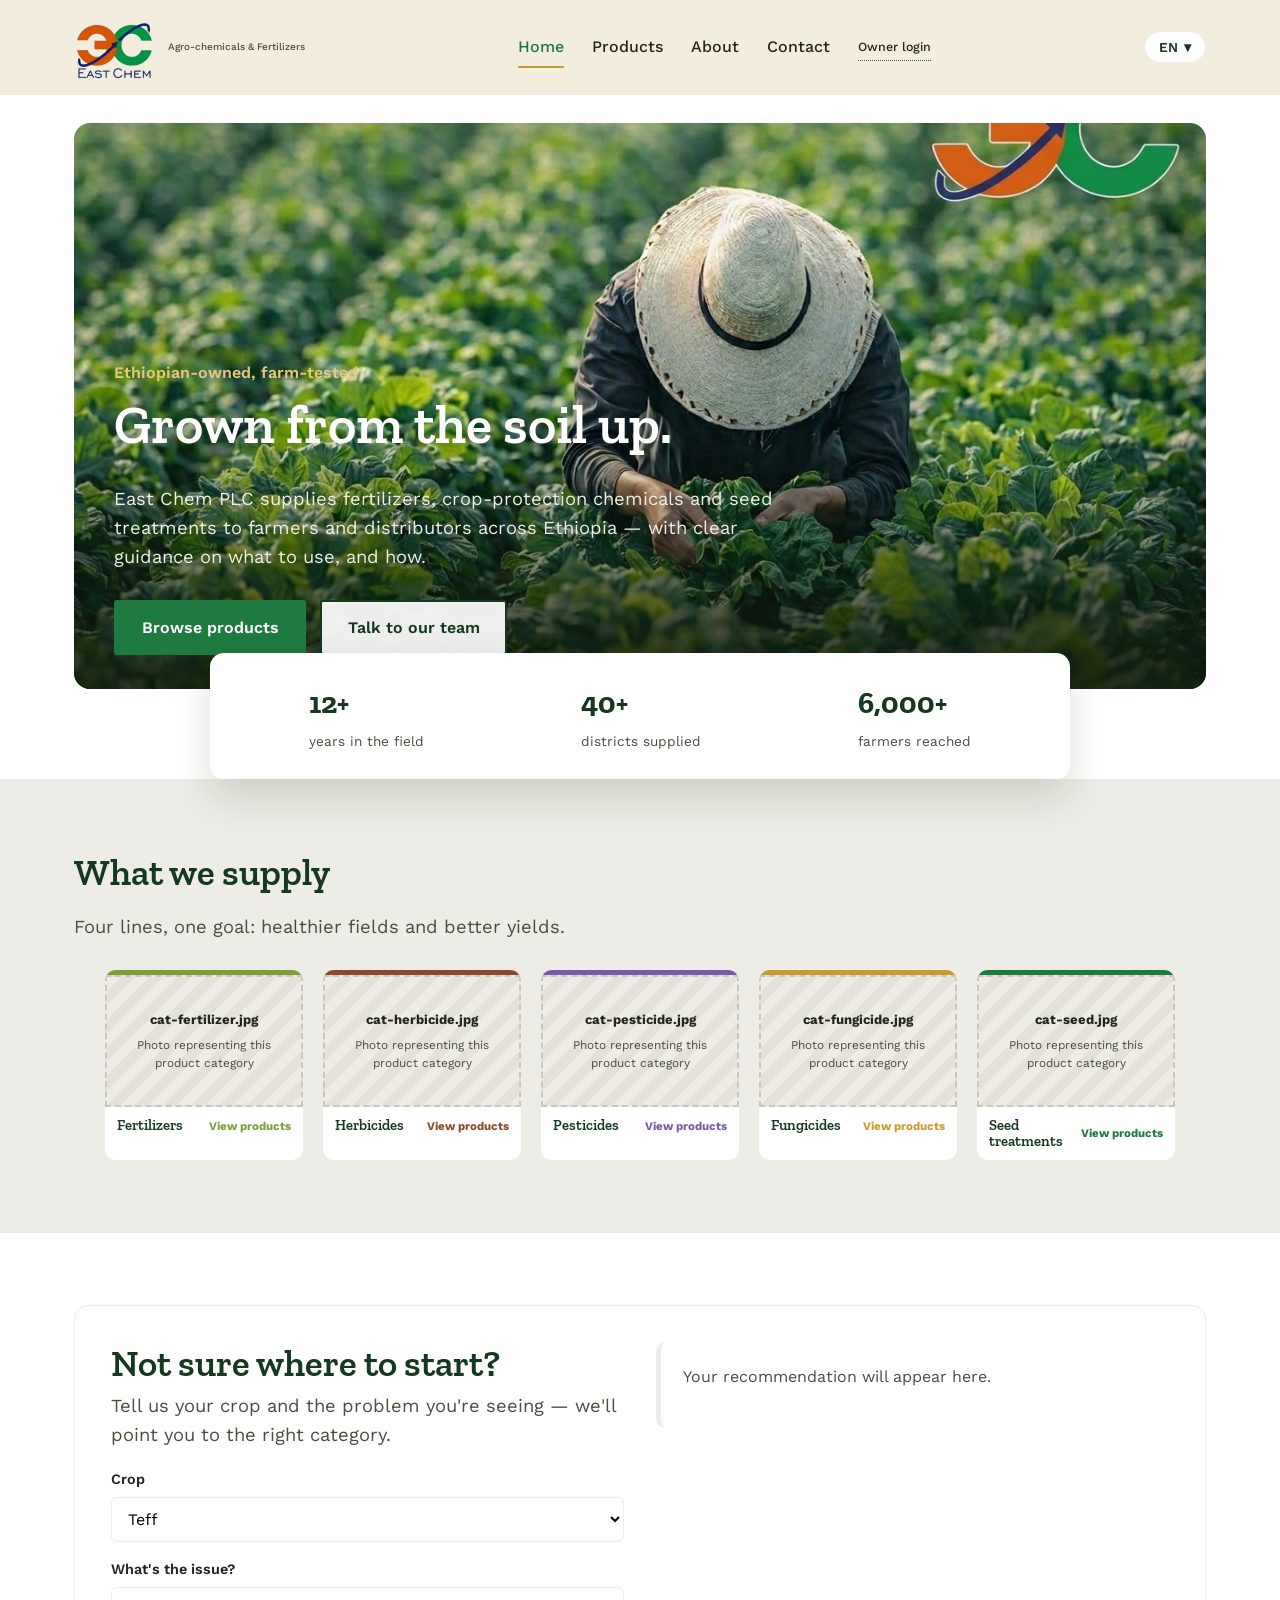
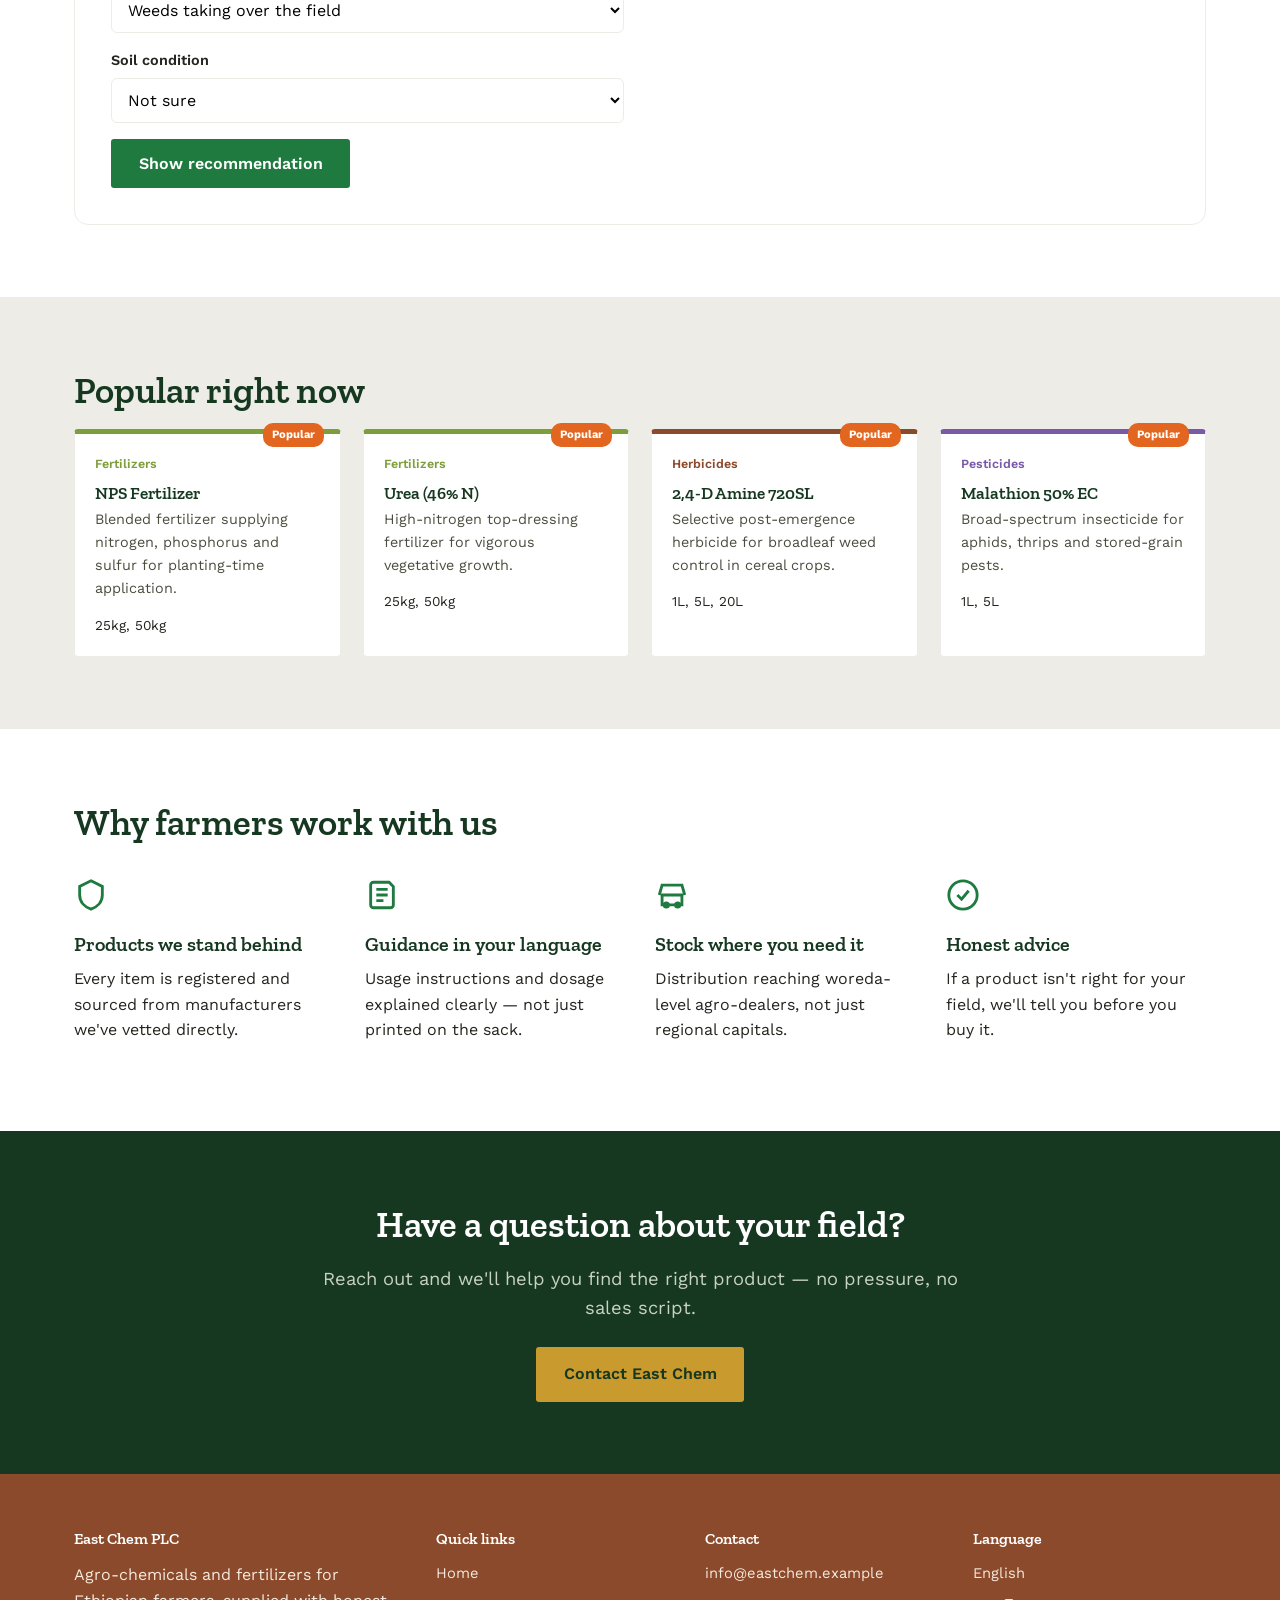
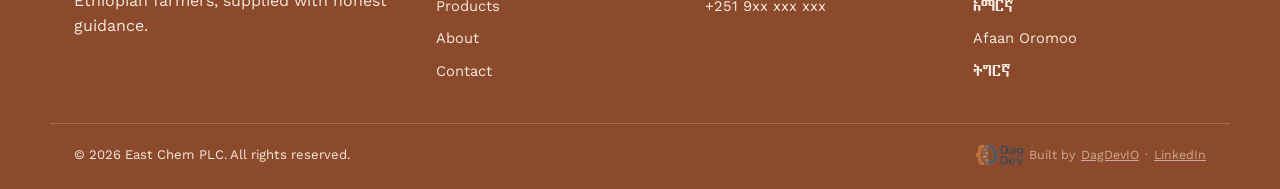
==== commit 941369ef: "Add files via upload" ====
--- a/index.html
+++ b/index.html
@@ -17,7 +17,9 @@
 <meta name="twitter:description" content="East Chem PLC supplies fertilizers, crop-protection chemicals and seed treatments to farmers and distributors across Ethiopia.">
 <meta name="twitter:image" content="https://east-chem-plc.vercel.app/logo.png">
 <link rel="stylesheet" href="style.css">
-<link rel="icon" href="favicon.png" type="image/png">
+<link rel="icon" href="favicon.ico" sizes="any">
+<link rel="icon" href="favicon.png" type="image/png" sizes="256x256">
+<link rel="apple-touch-icon" href="favicon.png">
 <script type="application/ld+json">
 {
   "@context": "https://schema.org",
@@ -93,33 +95,15 @@
         <form id="advisor-form">
           <div class="field">
             <label for="adv-crop" data-i18n="adv_crop">Crop</label>
-            <select id="adv-crop" name="crop">
-              <option value="teff" data-i18n="crop_teff">Teff</option>
-              <option value="maize" data-i18n="crop_maize">Maize</option>
-              <option value="wheat" data-i18n="crop_wheat">Wheat</option>
-              <option value="barley" data-i18n="crop_barley">Barley</option>
-              <option value="sorghum" data-i18n="crop_sorghum">Sorghum</option>
-              <option value="vegetables" data-i18n="crop_vegetables">Vegetables</option>
-            </select>
+            <select id="adv-crop" name="crop"></select>
           </div>
           <div class="field">
             <label for="adv-concern" data-i18n="adv_concern">What's the issue?</label>
-            <select id="adv-concern" name="concern">
-              <option value="weeds" data-i18n="concern_weeds">Weeds taking over the field</option>
-              <option value="insects" data-i18n="concern_insects">Insects or pests on the crop</option>
-              <option value="fungal" data-i18n="concern_fungal">Leaf spots or fungal disease</option>
-              <option value="fertility" data-i18n="concern_fertility">Low soil fertility / poor growth</option>
-              <option value="seedborne" data-i18n="concern_seedborne">Protecting seed before sowing</option>
-            </select>
+            <select id="adv-concern" name="concern"></select>
           </div>
           <div class="field">
             <label for="adv-soil" data-i18n="adv_soil">Soil condition</label>
-            <select id="adv-soil" name="soil">
-              <option value="unsure" data-i18n="soil_unsure">Not sure</option>
-              <option value="sandy" data-i18n="soil_sandy">Sandy, drains fast</option>
-              <option value="clay" data-i18n="soil_clay">Heavy / clay soil</option>
-              <option value="loamy" data-i18n="soil_loamy">Balanced / loamy</option>
-            </select>
+            <select id="adv-soil" name="soil"></select>
           </div>
           <button type="submit" class="btn btn-primary" data-i18n="adv_btn">Show recommendation</button>
         </form>
@@ -138,29 +122,10 @@
   </div>
 </section>
 
-<section class="band">
+<section class="band" id="gallery-section">
   <div class="container">
     <h2 data-i18n="gallery_h">A look at East Chem</h2>
-    <div class="gallery-grid">
-      <div>
-        <div class="img-slot" data-slot="gallery-1.jpg">
-          <img src="gallery-1.jpg" alt="" onerror="this.parentElement.classList.add('img-missing')">
-          <div class="img-slot-hint"><b>gallery-1.jpg</b><span data-i18n="slot_gallery1">Your shop front, warehouse or delivery truck</span></div>
-        </div>
-      </div>
-      <div>
-        <div class="img-slot" data-slot="gallery-2.jpg">
-          <img src="gallery-2.jpg" alt="" onerror="this.parentElement.classList.add('img-missing')">
-          <div class="img-slot-hint"><b>gallery-2.jpg</b><span data-i18n="slot_gallery2">Staff or farmers at work</span></div>
-        </div>
-      </div>
-      <div>
-        <div class="img-slot" data-slot="gallery-3.jpg">
-          <img src="gallery-3.jpg" alt="" onerror="this.parentElement.classList.add('img-missing')">
-          <div class="img-slot-hint"><b>gallery-3.jpg</b><span data-i18n="slot_gallery3">A healthy field or harvest</span></div>
-        </div>
-      </div>
-    </div>
+    <div class="gallery-grid"></div>
   </div>
 </section>
 
--- a/style.css
+++ b/style.css
@@ -214,7 +214,7 @@
 }
 
 /* ---------- category photo cards ---------- */
-.cat-photo-grid{ display:grid; grid-template-columns:repeat(auto-fit,minmax(220px,1fr)); gap:22px; margin-top:34px; }
+.cat-photo-grid{ display:grid; grid-template-columns:repeat(auto-fit,minmax(160px,200px)); gap:18px; margin-top:28px; justify-content:center; }
 .cat-photo-card{
   display:block; text-decoration:none; color:var(--ink);
   border-radius:12px; overflow:hidden; background:var(--paper);
@@ -223,10 +223,10 @@
 }
 .cat-photo-card:hover{ transform:translateY(-5px); box-shadow:0 16px 32px rgba(20,30,15,.13); }
 .cat-photo-card:hover .img-slot img{ transform:scale(1.06); }
-.cat-photo-card .img-slot{ aspect-ratio:4/3; border-radius:0; }
-.cat-photo-label{ padding:16px 18px; display:flex; justify-content:space-between; align-items:center; gap:10px; }
-.cat-photo-label h3{ margin:0; font-size:1.05rem; }
-.cat-photo-label span{ font-size:.82rem; font-weight:700; color:var(--canopy); white-space:nowrap; }
+.cat-photo-card .img-slot{ aspect-ratio:16/11; border-radius:0; }
+.cat-photo-label{ padding:10px 12px; display:flex; justify-content:space-between; align-items:center; gap:8px; }
+.cat-photo-label h3{ margin:0; font-size:.92rem; }
+.cat-photo-label span{ font-size:.72rem; font-weight:700; color:var(--canopy); white-space:nowrap; }
 
 /* ---------- simple photo gallery band ---------- */
 .gallery-grid{ display:grid; grid-template-columns:repeat(auto-fit,minmax(240px,1fr)); gap:22px; margin-top:30px; }
@@ -386,6 +386,7 @@
 .admin-table th,.admin-table td{ text-align:left; padding:12px 14px; border-bottom:1px solid var(--cream-deep); font-size:.92rem; vertical-align:top; }
 .admin-table th{ background:var(--cream-deep); font-family:var(--font-head); }
 .admin-form{ background:var(--paper); border:1px solid var(--cream-deep); border-radius:12px; padding:28px; margin-bottom:30px; }
+.admin-hint{ font-size:.82rem; color:var(--ink-soft); margin:-6px 0 12px; }
 .admin-section-h{ display:flex; justify-content:space-between; align-items:center; margin:44px 0 16px; }
 .admin-section-h h2{ margin:0; }
 .admin-form .grid2{ display:grid; grid-template-columns:1fr 1fr; gap:0 20px; }
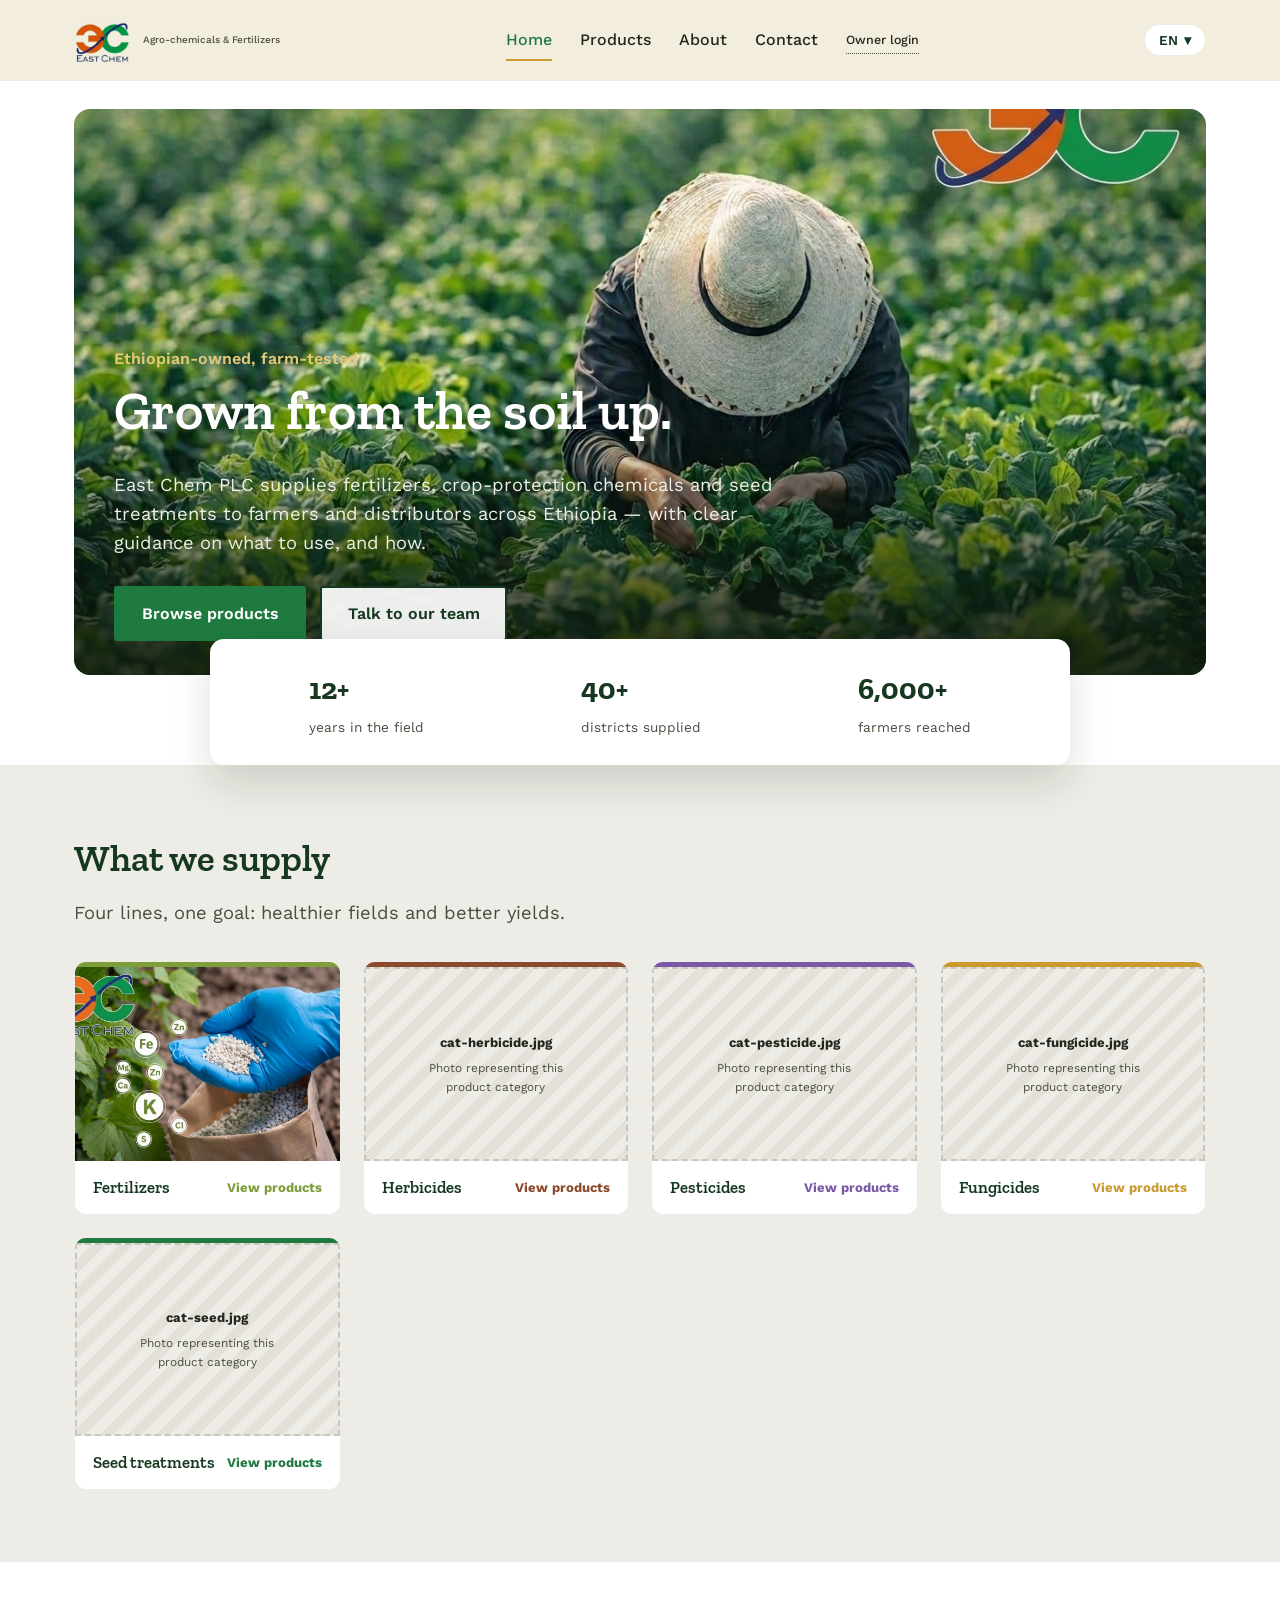
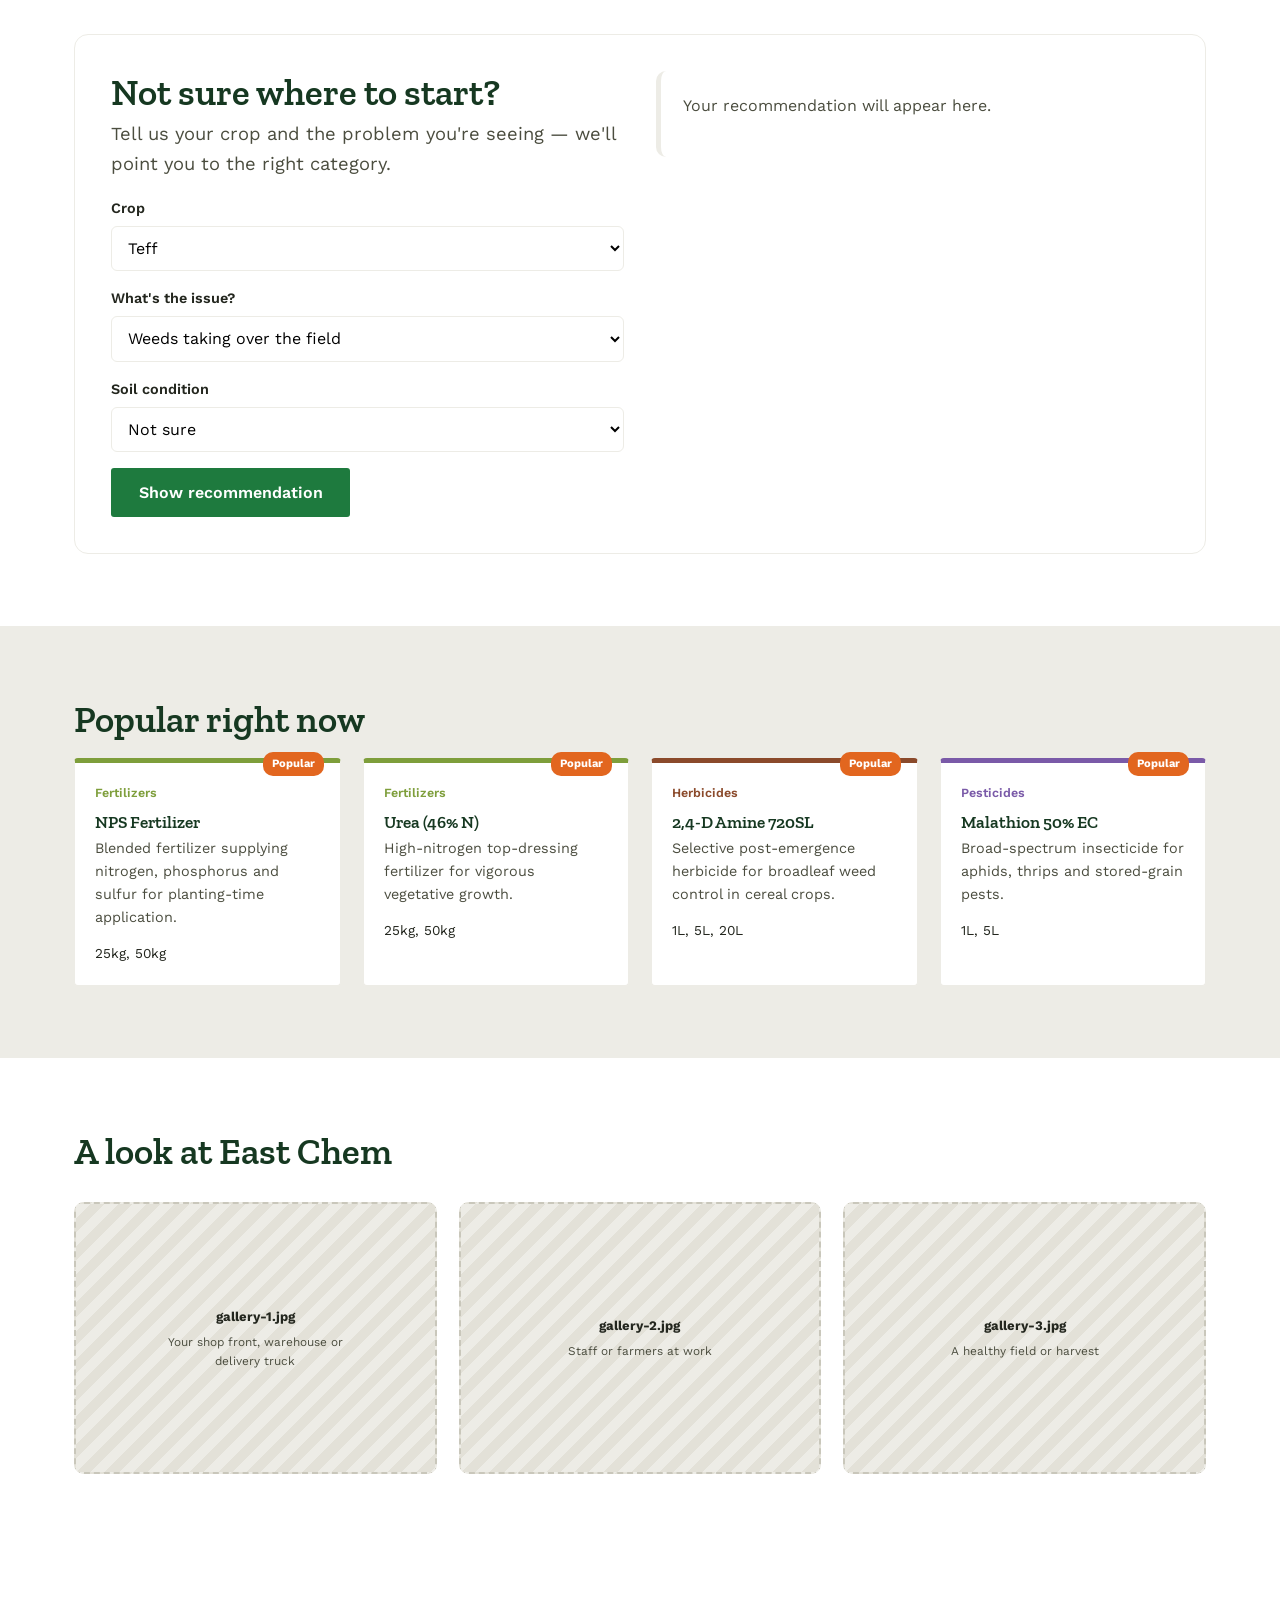
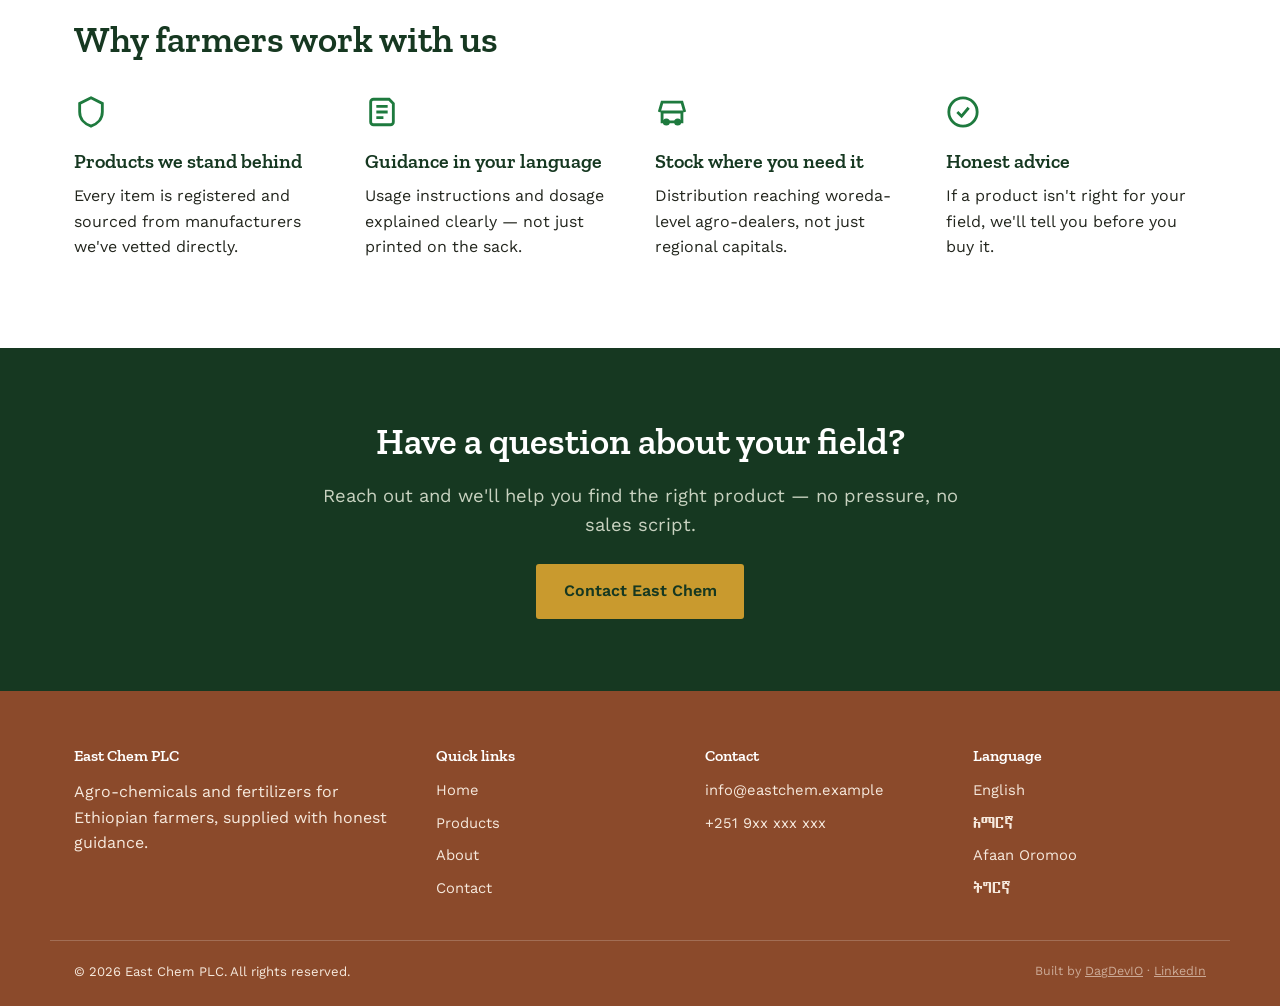
==== commit bc414ec7: "Add files via upload" ====
--- a/index.html
+++ b/index.html
@@ -5,32 +5,8 @@
 <meta name="viewport" content="width=device-width, initial-scale=1.0">
 <title>East Chem PLC — Agro-chemicals & Fertilizers</title>
 <meta name="description" content="East Chem PLC supplies fertilizers, crop-protection chemicals and seed treatments to farmers and distributors across Ethiopia.">
-<link rel="canonical" href="https://east-chem-plc.vercel.app/">
-<meta property="og:type" content="website">
-<meta property="og:site_name" content="East Chem PLC">
-<meta property="og:title" content="East Chem PLC — Agro-chemicals & Fertilizers">
-<meta property="og:description" content="East Chem PLC supplies fertilizers, crop-protection chemicals and seed treatments to farmers and distributors across Ethiopia.">
-<meta property="og:url" content="https://east-chem-plc.vercel.app/">
-<meta property="og:image" content="https://east-chem-plc.vercel.app/logo.png">
-<meta name="twitter:card" content="summary">
-<meta name="twitter:title" content="East Chem PLC — Agro-chemicals & Fertilizers">
-<meta name="twitter:description" content="East Chem PLC supplies fertilizers, crop-protection chemicals and seed treatments to farmers and distributors across Ethiopia.">
-<meta name="twitter:image" content="https://east-chem-plc.vercel.app/logo.png">
 <link rel="stylesheet" href="style.css">
-<link rel="icon" href="favicon.ico" sizes="any">
-<link rel="icon" href="favicon.png" type="image/png" sizes="256x256">
-<link rel="apple-touch-icon" href="favicon.png">
-<script type="application/ld+json">
-{
-  "@context": "https://schema.org",
-  "@type": "Organization",
-  "name": "East Chem PLC",
-  "url": "https://east-chem-plc.vercel.app/",
-  "logo": "https://east-chem-plc.vercel.app/logo.png",
-  "description": "East Chem PLC supplies fertilizers, crop-protection chemicals and seed treatments to farmers and distributors across Ethiopia.",
-  "areaServed": "Ethiopia"
-}
-</script>
+<link rel="icon" href="favicon.png" type="image/png">
 </head>
 <body data-page="home">
 
@@ -95,15 +71,33 @@
         <form id="advisor-form">
           <div class="field">
             <label for="adv-crop" data-i18n="adv_crop">Crop</label>
-            <select id="adv-crop" name="crop"></select>
+            <select id="adv-crop" name="crop">
+              <option value="teff" data-i18n="crop_teff">Teff</option>
+              <option value="maize" data-i18n="crop_maize">Maize</option>
+              <option value="wheat" data-i18n="crop_wheat">Wheat</option>
+              <option value="barley" data-i18n="crop_barley">Barley</option>
+              <option value="sorghum" data-i18n="crop_sorghum">Sorghum</option>
+              <option value="vegetables" data-i18n="crop_vegetables">Vegetables</option>
+            </select>
           </div>
           <div class="field">
             <label for="adv-concern" data-i18n="adv_concern">What's the issue?</label>
-            <select id="adv-concern" name="concern"></select>
+            <select id="adv-concern" name="concern">
+              <option value="weeds" data-i18n="concern_weeds">Weeds taking over the field</option>
+              <option value="insects" data-i18n="concern_insects">Insects or pests on the crop</option>
+              <option value="fungal" data-i18n="concern_fungal">Leaf spots or fungal disease</option>
+              <option value="fertility" data-i18n="concern_fertility">Low soil fertility / poor growth</option>
+              <option value="seedborne" data-i18n="concern_seedborne">Protecting seed before sowing</option>
+            </select>
           </div>
           <div class="field">
             <label for="adv-soil" data-i18n="adv_soil">Soil condition</label>
-            <select id="adv-soil" name="soil"></select>
+            <select id="adv-soil" name="soil">
+              <option value="unsure" data-i18n="soil_unsure">Not sure</option>
+              <option value="sandy" data-i18n="soil_sandy">Sandy, drains fast</option>
+              <option value="clay" data-i18n="soil_clay">Heavy / clay soil</option>
+              <option value="loamy" data-i18n="soil_loamy">Balanced / loamy</option>
+            </select>
           </div>
           <button type="submit" class="btn btn-primary" data-i18n="adv_btn">Show recommendation</button>
         </form>
@@ -122,10 +116,37 @@
   </div>
 </section>
 
-<section class="band" id="gallery-section">
+<section class="band">
   <div class="container">
     <h2 data-i18n="gallery_h">A look at East Chem</h2>
-    <div class="gallery-grid"></div>
+    <div class="gallery-grid">
+      <div>
+        <div class="img-slot" data-slot="gallery-1.jpg">
+          <img src="gallery-1.jpg" alt="" onerror="this.parentElement.classList.add('img-missing')">
+          <div class="img-slot-hint"><b>gallery-1.jpg</b><span data-i18n="slot_gallery1">Your shop front, warehouse or delivery truck</span></div>
+        </div>
+      </div>
+      <div>
+        <div class="img-slot" data-slot="gallery-2.jpg">
+          <img src="gallery-2.jpg" alt="" onerror="this.parentElement.classList.add('img-missing')">
+          <div class="img-slot-hint"><b>gallery-2.jpg</b><span data-i18n="slot_gallery2">Staff or farmers at work</span></div>
+        </div>
+      </div>
+      <div>
+        <div class="img-slot" data-slot="gallery-3.jpg">
+          <img src="gallery-3.jpg" alt="" onerror="this.parentElement.classList.add('img-missing')">
+          <div class="img-slot-hint"><b>gallery-3.jpg</b><span data-i18n="slot_gallery3">A healthy field or harvest</span></div>
+        </div>
+      </div>
+    </div>
+  </div>
+</section>
+
+<section class="band band-alt" id="testimonials-section">
+  <div class="container">
+    <h2 data-i18n="test_h">What farmers say</h2>
+    <p class="lede" data-i18n="test_sub">Real results, in their own words.</p>
+    <div class="testimonial-grid" id="testimonials-grid"></div>
   </div>
 </section>
 
@@ -195,7 +216,7 @@
   </div>
   <div class="container footer-bottom">
     <span>© <span id="year"></span> East Chem PLC. <span data-i18n="f_rights">All rights reserved.</span></span>
-    <span class="watermark"><img src="dagdevio-logo.png" alt="" class="watermark-logo" onerror="this.style.display='none'">Built by <a href="https://t.me/dagdevio" target="_blank" rel="noopener">DagDevIO</a> · <a href="https://www.linkedin.com/in/dagim-aklilu-478b76357" target="_blank" rel="noopener">LinkedIn</a></span>
+    <span class="watermark">Built by <a href="https://t.me/dagdevio" target="_blank" rel="noopener">DagDevIO</a> · <a href="https://www.linkedin.com/in/dagim-aklilu-478b76357" target="_blank" rel="noopener">LinkedIn</a></span>
   </div>
 </footer>
 
--- a/style.css
+++ b/style.css
@@ -112,11 +112,11 @@
 }
 .nav{
   display:flex; align-items:center; justify-content:space-between;
-  padding:10px 24px;
+  padding:14px 24px;
   max-width:var(--max); margin:0 auto;
 }
 .brand{ display:flex; align-items:center; gap:10px; text-decoration:none; }
-.brand-logo{ height:74px; width:auto; display:block; }
+.brand-logo{ height:52px; width:auto; display:block; }
 .brand-name{ font-family:var(--font-head); font-weight:700; font-size:1.15rem; color:var(--canopy-deep); letter-spacing:.2px; }
 .brand-tag{ display:block; font-family:var(--font-body); font-size:.62rem; color:var(--ink-soft); font-weight:500; }
 
@@ -214,7 +214,7 @@
 }
 
 /* ---------- category photo cards ---------- */
-.cat-photo-grid{ display:grid; grid-template-columns:repeat(auto-fit,minmax(160px,200px)); gap:18px; margin-top:28px; justify-content:center; }
+.cat-photo-grid{ display:grid; grid-template-columns:repeat(auto-fit,minmax(220px,1fr)); gap:22px; margin-top:34px; }
 .cat-photo-card{
   display:block; text-decoration:none; color:var(--ink);
   border-radius:12px; overflow:hidden; background:var(--paper);
@@ -223,10 +223,10 @@
 }
 .cat-photo-card:hover{ transform:translateY(-5px); box-shadow:0 16px 32px rgba(20,30,15,.13); }
 .cat-photo-card:hover .img-slot img{ transform:scale(1.06); }
-.cat-photo-card .img-slot{ aspect-ratio:16/11; border-radius:0; }
-.cat-photo-label{ padding:10px 12px; display:flex; justify-content:space-between; align-items:center; gap:8px; }
-.cat-photo-label h3{ margin:0; font-size:.92rem; }
-.cat-photo-label span{ font-size:.72rem; font-weight:700; color:var(--canopy); white-space:nowrap; }
+.cat-photo-card .img-slot{ aspect-ratio:4/3; border-radius:0; }
+.cat-photo-label{ padding:16px 18px; display:flex; justify-content:space-between; align-items:center; gap:10px; }
+.cat-photo-label h3{ margin:0; font-size:1.05rem; }
+.cat-photo-label span{ font-size:.82rem; font-weight:700; color:var(--canopy); white-space:nowrap; }
 
 /* ---------- simple photo gallery band ---------- */
 .gallery-grid{ display:grid; grid-template-columns:repeat(auto-fit,minmax(240px,1fr)); gap:22px; margin-top:30px; }
@@ -347,17 +347,15 @@
 .footer h4{ font-family:var(--font-head); color:#fff; margin-bottom:14px; font-size:1rem; }
 .footer ul{ list-style:none; padding:0; margin:0; display:flex; flex-direction:column; gap:9px; font-size:.92rem; }
 .footer-bottom{ margin-top:40px; padding-top:20px; border-top:1px solid rgba(255,255,255,.2); font-size:.82rem; display:flex; justify-content:space-between; flex-wrap:wrap; gap:10px; }
-.watermark{ opacity:.6; font-size:.78rem; display:inline-flex; align-items:center; gap:6px; }
+.watermark{ opacity:.6; font-size:.78rem; }
 .watermark a{ color:inherit; text-decoration:underline; }
-.watermark-logo{ height:20px; width:auto; display:inline-block; object-fit:contain; vertical-align:middle; }
 .social-row{ display:flex; gap:10px; margin-top:14px; }
 .social-icon{ width:36px; height:36px; border-radius:50%; background:rgba(255,255,255,.14); display:flex; align-items:center; justify-content:center; color:inherit; transition:background .2s ease; }
 .social-icon svg{ width:17px; height:17px; }
 .social-icon:hover{ background:rgba(255,255,255,.3); }
 
 /* ---------- farmer story testimonials ---------- */
-.testimonial-grid{ display:grid; grid-template-columns:repeat(auto-fit,minmax(240px,1fr)); gap:22px; margin-top:14px; }
-.modal-section .testimonial-grid{ margin-top:10px; }
+.testimonial-grid{ display:grid; grid-template-columns:repeat(auto-fit,minmax(240px,1fr)); gap:22px; margin-top:30px; }
 .testimonial-card{ background:var(--paper); border:1px solid var(--cream-deep); border-radius:12px; padding:18px; }
 .testimonial-media{ aspect-ratio:4/3; border-radius:8px; background:var(--cream-deep); }
 .testimonial-quote{ font-style:italic; color:var(--ink-soft); margin:14px 0 8px; }
@@ -386,7 +384,6 @@
 .admin-table th,.admin-table td{ text-align:left; padding:12px 14px; border-bottom:1px solid var(--cream-deep); font-size:.92rem; vertical-align:top; }
 .admin-table th{ background:var(--cream-deep); font-family:var(--font-head); }
 .admin-form{ background:var(--paper); border:1px solid var(--cream-deep); border-radius:12px; padding:28px; margin-bottom:30px; }
-.admin-hint{ font-size:.82rem; color:var(--ink-soft); margin:-6px 0 12px; }
 .admin-section-h{ display:flex; justify-content:space-between; align-items:center; margin:44px 0 16px; }
 .admin-section-h h2{ margin:0; }
 .admin-form .grid2{ display:grid; grid-template-columns:1fr 1fr; gap:0 20px; }
@@ -426,7 +423,7 @@
   .footer-grid{ grid-template-columns:1fr; }
   .hero-photo-overlay{ padding:22px 20px; }
   .hero-stats-card{ flex-direction:column; align-items:flex-start; margin-top:-24px; padding:20px 22px; gap:16px; }
-  .brand-logo{ height:58px; }
+  .brand-logo{ height:44px; }
   .product-card{ padding:1.1rem; }
 
   /* bigger, easier-to-tap buttons and form fields */
@@ -443,3 +440,13 @@
   .admin-form{ padding:1.3rem; }
   .modal{ padding:1.5rem; }
 }
+
+/* ---------- print (clean report printout) ---------- */
+@media print{
+  .site-header, #erp-tabs, .admin-form, .admin-toolbar, .btn,
+  #add-item-btn, #add-sale-btn, #add-customer-btn, #add-supplier-btn, #add-po-btn, #add-staff-btn{
+    display:none !important;
+  }
+  body{ background:#fff; }
+  .admin-table{ box-shadow:none; }
+}
